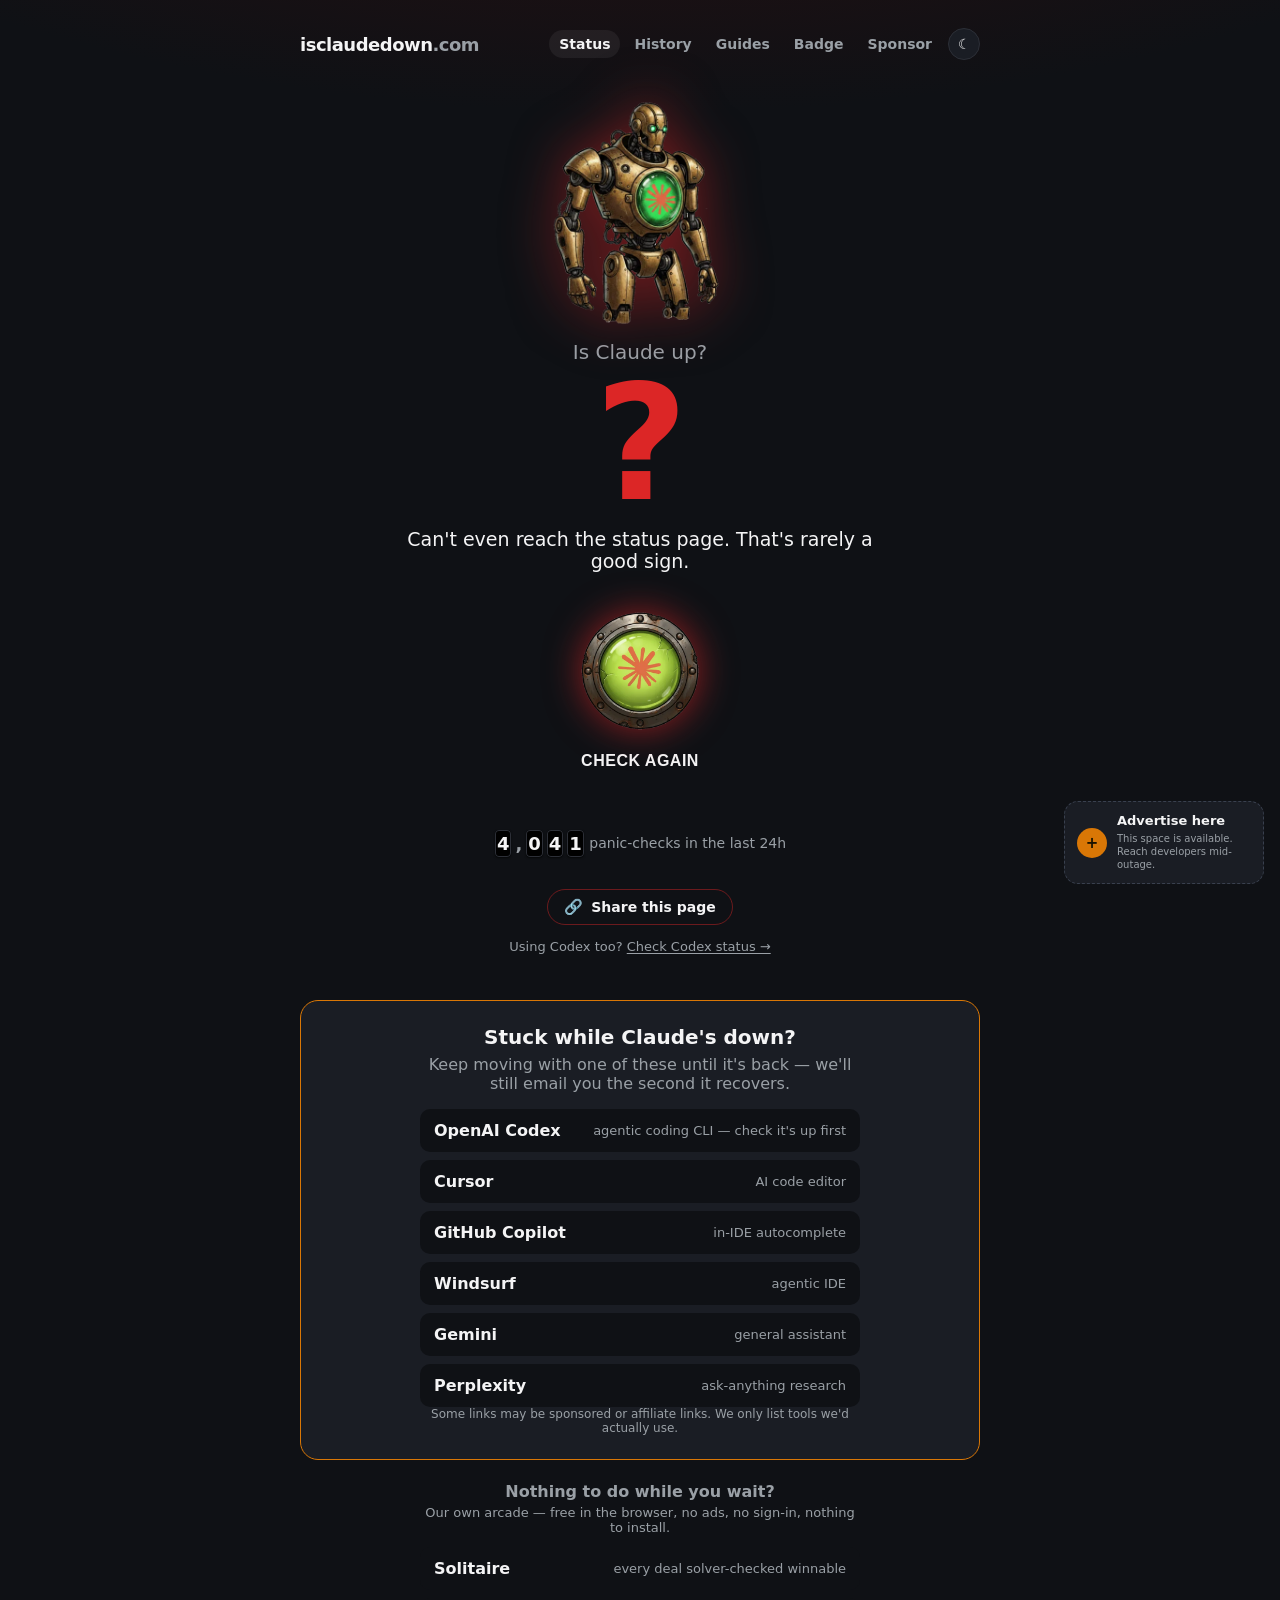
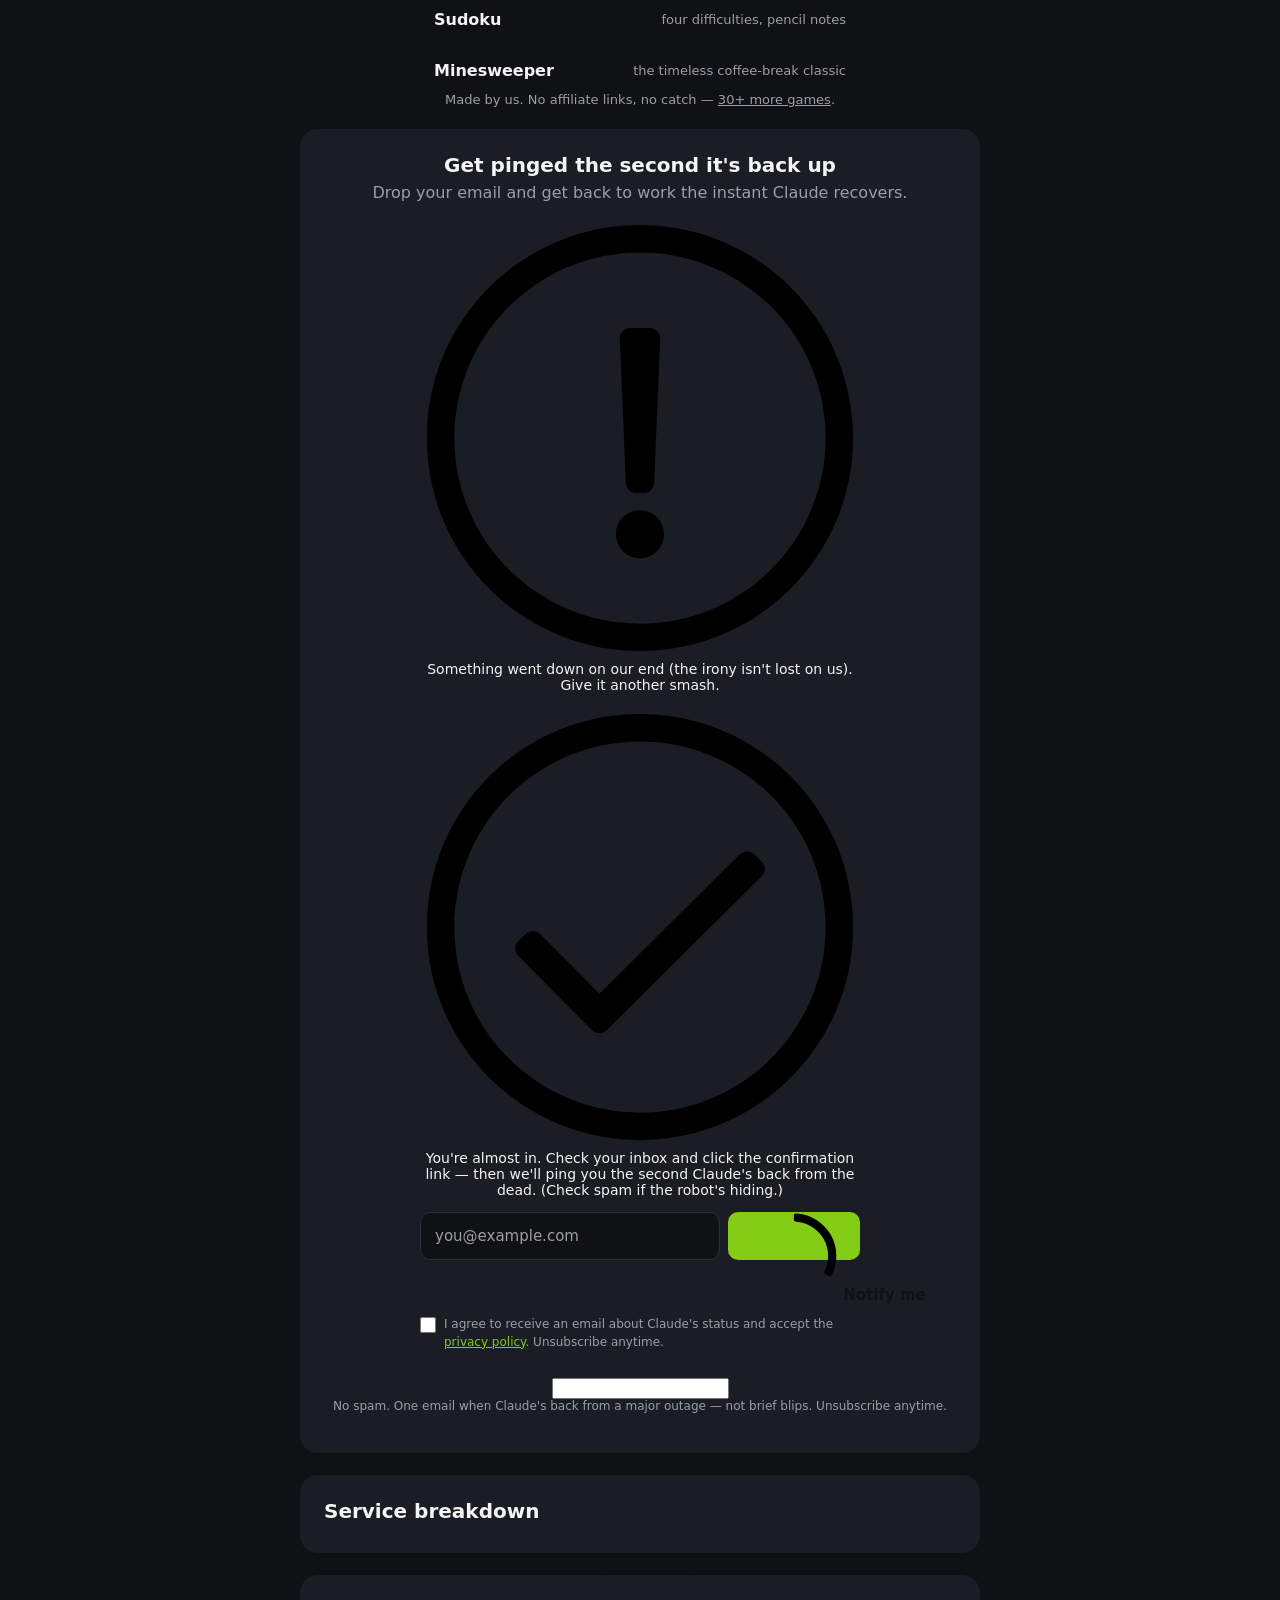
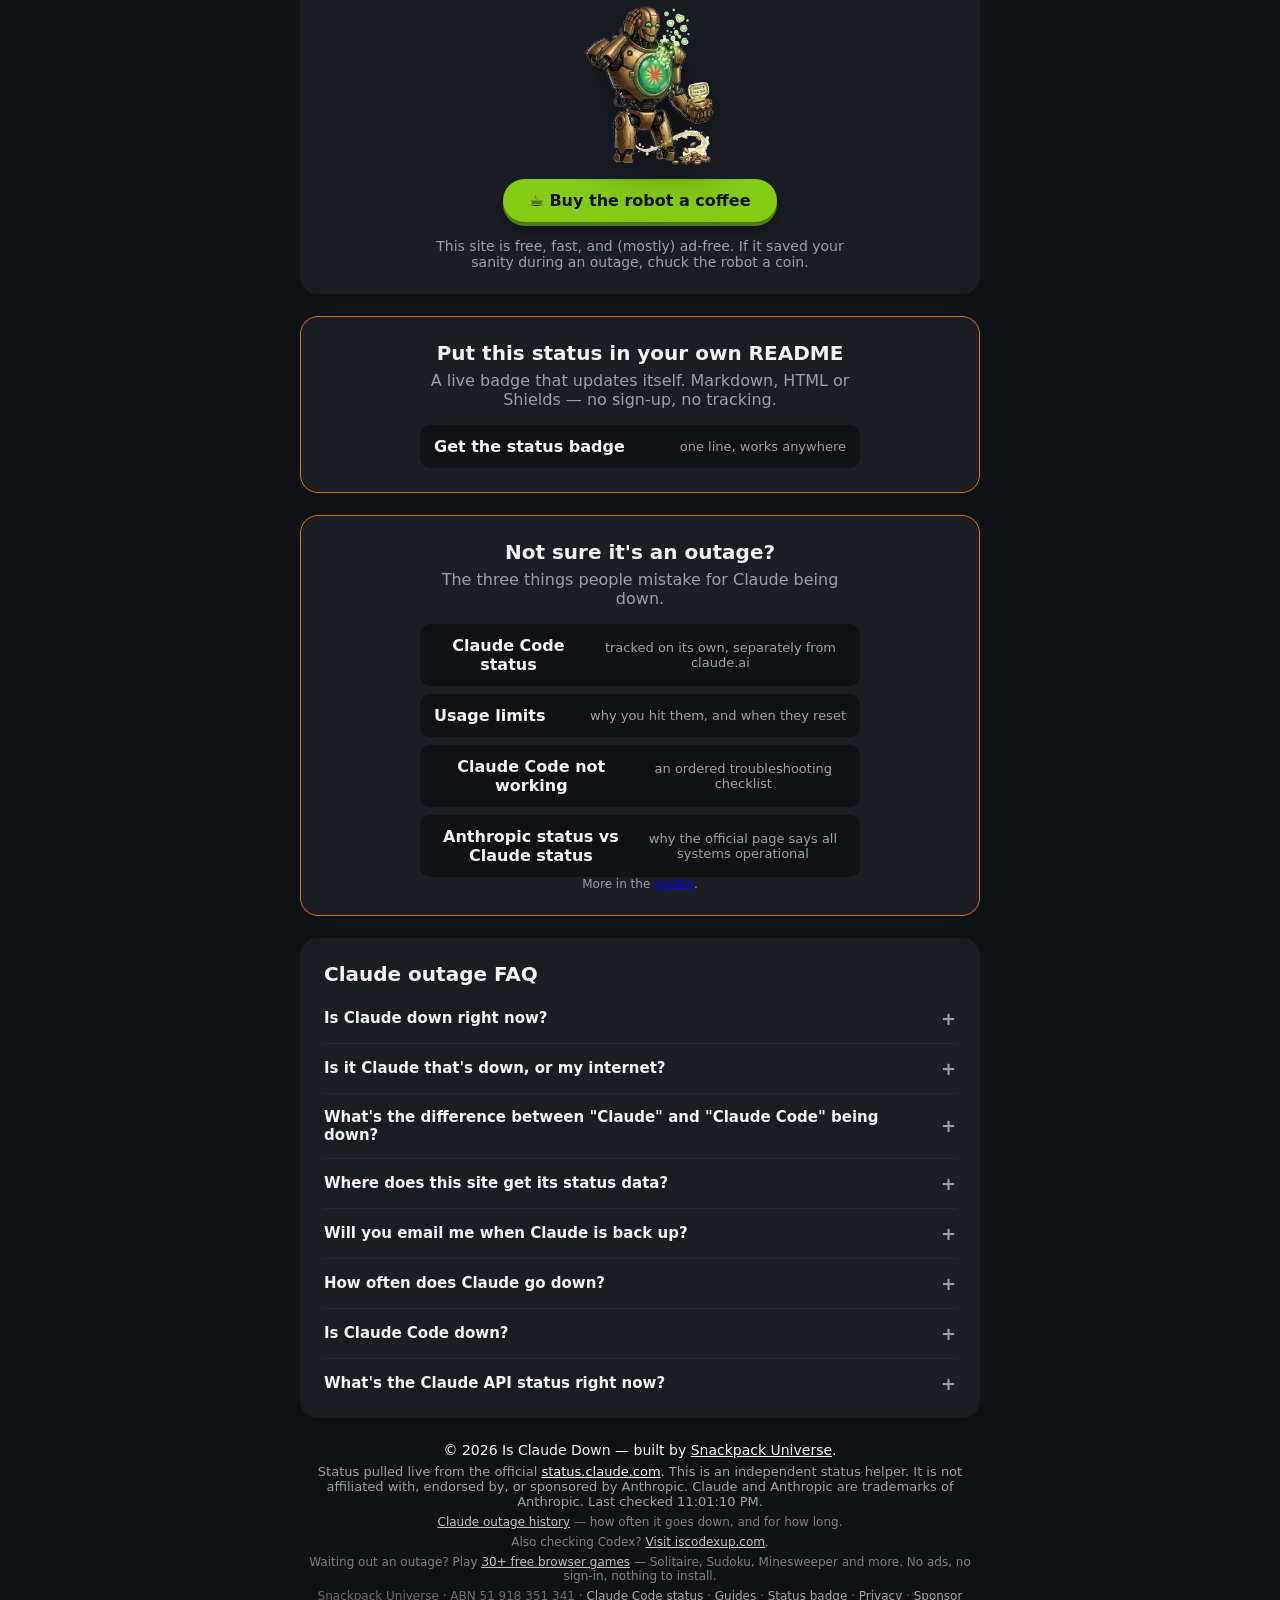
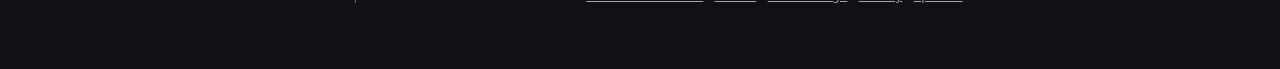
==== index.html @ 145eb509 "Remove the sibling site's Google verification token The clone carried isclaudeup.com's google-site-v" ====
<!DOCTYPE html>
<html lang="en">
<head>
  <meta charset="UTF-8" />
  <meta name="viewport" content="width=device-width, initial-scale=1.0" />
  <!-- FORKING THIS TO ANOTHER PRODUCT (e.g. iscodexup.com)? Runtime values live in
       config.js; the static HTML swaps below are all listed in FORK.md. -->

  <!-- "right now" is in the actual query people type ("is claude down right now"), so keep it in the title. -->
  <title>Is Claude Down? Live Outage Check for Claude &amp; Claude Code</title>
  <meta name="description" content="Check whether Claude is down right now. Live outage status for claude.ai, the Claude API and Claude Code, read straight from Anthropic's status page — plus an email the moment service returns." />

  <!-- Google Search Console verification -->

  <!-- Open Graph / social sharing (shows nicely when people paste the link during an outage) -->
  <meta property="og:title" content="Is Claude Down?" />
  <meta property="og:description" content="Live outage check for claude.ai, the Claude API and Claude Code. Get an email when it's back." />
  <meta property="og:type" content="website" />
  <meta property="og:url" content="https://isclaudedown.com/" />
  <meta property="og:site_name" content="Is Claude Down" />
  <!-- 1200x630 card. This is the growth loop: people paste this link into Slack/X mid-outage,
       and a large card gets clicked far more than the old 256px `summary` thumbnail. -->
  <meta property="og:image" content="https://isclaudedown.com/assets/og-card.png" />
  <meta property="og:image:width" content="1200" />
  <meta property="og:image:height" content="630" />
  <meta property="og:image:alt" content="Is Claude down right now? Live Claude and Claude Code status." />
  <meta name="twitter:card" content="summary_large_image" />
  <meta name="twitter:title" content="Is Claude Down?" />
  <meta name="twitter:description" content="Live outage check for claude.ai, the Claude API and Claude Code. Get an email when it's back." />
  <meta name="twitter:image" content="https://isclaudedown.com/assets/og-card.png" />
  <meta name="twitter:image:alt" content="Is Claude down right now? Live Claude and Claude Code status." />
  <meta name="theme-color" content="#0f1115" />

  <link rel="canonical" href="https://isclaudedown.com/" />
  <link rel="icon" type="image/png" href="assets/claude-logo-256.png" />

  <!-- PWA: installable on Windows (Edge/Chrome) and Android home screen -->
  <link rel="manifest" href="manifest.webmanifest" />
  <link rel="apple-touch-icon" href="assets/icon-192.png" />
  <meta name="mobile-web-app-capable" content="yes" />
  <meta name="apple-mobile-web-app-capable" content="yes" />
  <meta name="apple-mobile-web-app-status-bar-style" content="black-translucent" />
  <meta name="apple-mobile-web-app-title" content="IsClaudeUp" />

  <script type="application/ld+json">
  {
    "@context": "https://schema.org",
    "@type": "WebSite",
    "name": "Is Claude Down",
    "alternateName": "Is Claude Down?",
    "url": "https://isclaudedown.com/",
    "description": "Live status of Claude and Claude Code, pulled from Anthropic's official status feed, with email alerts the moment Claude recovers.",
    "publisher": {
      "@type": "Organization",
      "name": "SnackPack Universe",
      "url": "https://www.snackpackuniverse.com/"
    }
  }
  </script>
  <script type="application/ld+json">
  {
    "@context": "https://schema.org",
    "@type": "WebApplication",
    "name": "Is Claude Down",
    "url": "https://isclaudedown.com/",
    "applicationCategory": "DeveloperApplication",
    "operatingSystem": "Any (web browser)",
    "browserRequirements": "Requires JavaScript.",
    "description": "A live Claude status checker: reads Anthropic's official status feed every 30 seconds and shows a plain YES/NO answer, with optional email alerts when Claude recovers from an outage.",
    "offers": { "@type": "Offer", "price": "0", "priceCurrency": "USD" },
    "isAccessibleForFree": true,
    "publisher": {
      "@type": "Organization",
      "name": "SnackPack Universe",
      "url": "https://www.snackpackuniverse.com/"
    }
  }
  </script>
  <script type="application/ld+json">
  {
    "@context": "https://schema.org",
    "@type": "FAQPage",
    "mainEntity": [
      {
        "@type": "Question",
        "name": "Is Claude down right now?",
        "acceptedAnswer": {
          "@type": "Answer",
          "text": "This page checks Anthropic's official status feed live when it loads, and again every 30 seconds. If the big answer reads NO, Claude is reporting problems; YES means all systems are operational."
        }
      },
      {
        "@type": "Question",
        "name": "Is it Claude that's down, or my internet?",
        "acceptedAnswer": {
          "@type": "Answer",
          "text": "Quick checks: load another website to rule out your connection, try Claude in an incognito window or on a different network, and clear your cache. If this page shows Claude as up but it still fails for you, the problem is likely local — your network, a browser extension, or your account."
        }
      },
      {
        "@type": "Question",
        "name": "What's the difference between Claude and Claude Code being down?",
        "acceptedAnswer": {
          "@type": "Answer",
          "text": "Claude (claude.ai) is the chat app and the API; Claude Code is the command-line / agent tool for developers. They can fail independently — the API can be degraded while the website is fine, or vice versa. The service breakdown shows each component separately."
        }
      },
      {
        "@type": "Question",
        "name": "Where does this site get its status data?",
        "acceptedAnswer": {
          "@type": "Answer",
          "text": "Straight from Anthropic's official status page at status.claude.com — the same source Anthropic publishes. We don't run our own probes or guess, so what you see here matches the official report."
        }
      },
      {
        "@type": "Question",
        "name": "Will you email me when Claude is back up?",
        "acceptedAnswer": {
          "@type": "Answer",
          "text": "Yes — that's the whole point. Pop your email in the signup box and we'll send a single message the moment Claude recovers from a major outage (we skip brief blips so we're not spamming you), so you can get straight back to work."
        }
      },
      {
        "@type": "Question",
        "name": "How often does Claude go down?",
        "acceptedAnswer": {
          "@type": "Answer",
          "text": "Like any large online service, Claude is up the vast majority of the time but has the occasional incident — usually brief, and sometimes affecting only one component (a single model, or just the API). For the official history of past incidents, see status.claude.com."
        }
      },
      {
        "@type": "Question",
        "name": "Is Claude Code down?",
        "acceptedAnswer": {
          "@type": "Answer",
          "text": "Claude Code (the command-line / agent tool for developers) is tracked separately in the service breakdown above. It can be down even when claude.ai and the API are fine, so check that specific component. If this page shows Claude Code as operational but it still fails for you, the issue is likely local — your CLI version, network, or auth token."
        }
      },
      {
        "@type": "Question",
        "name": "What's the Claude API status right now?",
        "acceptedAnswer": {
          "@type": "Answer",
          "text": "The Claude API is shown as its own line in the service breakdown above, pulled live from Anthropic's official status feed. The API can be degraded independently of the claude.ai website or Claude Code, which is why developers often see failures while the chat app works fine."
        }
      }
    ]
  }
  </script>

  <!-- Preload the "up" robot + default button so the first paint is instant during a spike -->
  <link rel="preload" as="image" href="assets/robot-up.webp" />
  <link rel="preload" as="image" href="assets/smash-button.webp" />

  <!-- Brevo form base styles (loaded BEFORE style.css so our dark theme overrides win) -->
  <link rel="stylesheet" href="https://sibforms.com/forms/end-form/build/sib-styles.css" />
  <link rel="stylesheet" href="style.css" />

  <!--
    MONETIZATION (added later — email list first):
    When you have traffic + AdSense approval, paste your script here.
    A single-purpose page may be rejected by AdSense as "low value content";
    EthicalAds / Carbon Ads are friendlier to dev-audience utility sites.
    <script async src="https://pagead2.googlesyndication.com/pagead/js/adsbygoogle.js?client=ca-pub-XXXX" crossorigin="anonymous"></script>
  -->
<!-- theme:generated -->
<script>
  (function () {
    var d = document.documentElement, t = null;
    try { t = localStorage.getItem("snackpack.theme.v1"); } catch (e) {}
    if (t !== "dark" && t !== "light" && t !== "cream") {
      // Dark for everyone on a first visit, not conditional on the OS: this
      // site is designed dark and that is what it should be judged on.
      t = "dark";
    }
    d.setAttribute("data-theme", t);
    d.setAttribute("data-theme-default", "dark");
  })();
</script>
<script defer src="theme.js"></script>
<!-- /theme:generated -->



</head>
<body data-state="loading">
  <main class="wrap">
    <header class="topbar">
      <span class="brand">isclaudedown<span class="dot">.com</span></span>
<!-- nav:generated -->
    <nav aria-label="Primary">
      <ul class="nav-links">
        <li><a href="index.html" aria-current="page">Status</a></li>
        <li><a href="history.html">History</a></li>
        <li><a href="guides.html">Guides</a></li>
        <li><a href="badge.html">Badge</a></li>
        <li><a href="sponsor.html">Sponsor</a></li>
      </ul>
    </nav>
<!-- /nav:generated -->



    </header>

    <!-- THE BIG TV -->
    <section class="tv" aria-live="polite">
      <div class="mascot" id="mascot">
        <!-- src swapped by script.js based on live status -->
        <img id="mascot-img" src="assets/robot-up.webp" alt="Claude status robot" width="220" height="220" />
      </div>

      <p class="question">Is Claude up?</p>
      <h1 class="verdict" id="verdict">…</h1>
      <p class="subline" id="subline">Checking the official status page…</p>

      <button class="smash" id="smash" type="button" aria-label="Check again">
        <img id="smash-img" src="assets/smash-button.webp" alt="" width="140" height="140" />
        <span class="smash-label">Check Again</span>
      </button>
      <p class="quote" id="quote"></p>

      <p class="counter">
        <span id="count" class="odometer" aria-label="panic checks in the last 24 hours"></span>
        panic-checks in the last 24h
      </p>

      <!-- The link gets pasted into Slack/X during outages — that's basically all our
           organic reach. Make it one tap. Native share sheet on mobile, clipboard elsewhere. -->
      <button class="share" id="share" type="button" aria-label="Share this page">
        <span class="share-icon" aria-hidden="true">🔗</span>
        <span class="share-label">Share this page</span>
      </button>

      <!-- Sister site. The .alternatives block below is hidden while Claude is up, so
           without this line the cross-link only exists in the footer on a calm day. -->
      <p class="sister">
        Using Codex too? <a href="https://iscodexup.com/">Check Codex status &rarr;</a>
      </p>
    </section>

    <!-- CONTEXTUAL BACKUP TOOLS — only shown during an outage (CSS toggles on data-state) -->
    <section class="alternatives">
      <h2>Stuck while Claude's down?</h2>
      <p>Keep moving with one of these until it's back — we'll still email you the second it recovers.</p>
      <ul class="alt-list">
        <!-- Codex goes FIRST and links to our own sister site's status check, not straight to
             OpenAI: if someone is bailing out of Claude anyway, they should at least find out
             whether the alternative is up before they switch. iscodexup mirrors this with Claude Code. -->
        <li><a href="https://iscodexup.com/" target="_blank" rel="noopener">OpenAI Codex</a> <span>agentic coding CLI — check it's up first</span></li>
        <li><a href="https://cursor.com" target="_blank" rel="sponsored noopener">Cursor</a> <span>AI code editor</span></li>
        <li><a href="https://github.com/features/copilot" target="_blank" rel="sponsored noopener">GitHub Copilot</a> <span>in-IDE autocomplete</span></li>
        <li><a href="https://windsurf.com" target="_blank" rel="sponsored noopener">Windsurf</a> <span>agentic IDE</span></li>
        <li><a href="https://gemini.google.com" target="_blank" rel="sponsored noopener">Gemini</a> <span>general assistant</span></li>
        <!-- These are honest, UNMONETIZED recommendations for now.
             None of these tools currently have a joinable affiliate program for us:
             Cursor/Copilot/Windsurf have none; Perplexity's Dub program wasn't
             available to sign up (invite-only/paused as of 2026-06). If a REPUTABLE
             program opens up, swap that tool's href for the tracking link + keep
             rel="sponsored". Do NOT add low-trust tools (e.g. AI Fiesta) just for
             commission — credibility is what makes this slot work. -->
        <li><a href="https://www.perplexity.ai" target="_blank" rel="noopener">Perplexity</a> <span>ask-anything research</span></li>
      </ul>
      <p class="alt-disclaimer">Some links may be sponsored or affiliate links. We only list tools we'd actually use.</p>
    </section>

    <!-- WAITING ROOM — outage only. The footer already links the arcade, but nobody
         scrolls a status page. This is the one moment the offer is genuinely useful:
         the reader is blocked, has nothing to do, and is going to sit on this tab.
         Kept deliberately quieter than .alternatives so the backup-tools slot stays
         the centrepiece. Plain hrefs (no UTM) — Cloudflare reports referrer host,
         which is enough to measure this. -->
    <section class="waiting-room">
      <h2>Nothing to do while you wait?</h2>
      <p>Our own arcade — free in the browser, no ads, no sign-in, nothing to install.</p>
      <ul class="alt-list">
        <li><a href="https://www.snackpackuniverse.com/play/solitaire/?utm_source=isclaudedown&amp;utm_medium=waiting-room&amp;utm_campaign=solitaire" target="_blank" rel="noopener">Solitaire</a> <span>every deal solver-checked winnable</span></li>
        <li><a href="https://www.snackpackuniverse.com/play/sudoku/?utm_source=isclaudedown&amp;utm_medium=waiting-room&amp;utm_campaign=sudoku" target="_blank" rel="noopener">Sudoku</a> <span>four difficulties, pencil notes</span></li>
        <li><a href="https://www.snackpackuniverse.com/play/minesweeper/?utm_source=isclaudedown&amp;utm_medium=waiting-room&amp;utm_campaign=minesweeper" target="_blank" rel="noopener">Minesweeper</a> <span>the timeless coffee-break classic</span></li>
      </ul>
      <p class="alt-disclaimer">Made by us. No affiliate links, no catch — <a href="https://www.snackpackuniverse.com/play/?utm_source=isclaudedown&amp;utm_medium=waiting-room&amp;utm_campaign=arcade-hub">30+ more games</a>.</p>
    </section>

    <!-- COMPANION TOOLS — pairs WITH Claude (not an outage fallback), so it shows in the calm view too.
         STAGED: keep this commented out until the Wispr Flow affiliate application is approved.
         To go live: (1) uncomment this block, (2) swap the href for the Dub/affiliate tracking
         link, keeping rel="sponsored". Until a program is live, an honest unmonetized href + plain
         rel="noopener" is fine (same approach as the Perplexity row above). Do NOT pile more tools
         in here — one genuinely-complementary pick keeps it credible. -->
    <!--
    <section class="companions">
      <h2>Pairs well with Claude</h2>
      <p>A tool we actually use alongside it day to day.</p>
      <ul class="alt-list">
        <li><a href="https://wisprflow.ai" target="_blank" rel="sponsored noopener">Wispr Flow</a> <span>voice-to-text — dictate straight into Claude</span></li>
      </ul>
      <p class="alt-disclaimer">Sponsored/affiliate link. We only list tools we'd actually use.</p>
    </section>
    -->

    <!-- NEWSLETTER (the real asset) -->
    <section class="signup">
      <h2>Get pinged the second it's back up</h2>
      <p>Drop your email and get back to work the instant Claude recovers.</p>

      <!-- Brevo form (HTML embed, restyled to the dark theme). Logic handled by main.js at end of <body>. -->
      <div class="sib-form">
        <div id="sib-form-container" class="sib-form-container">

          <div id="error-message" class="sib-form-message-panel">
            <div class="sib-form-message-panel__text sib-form-message-panel__text--center">
              <svg viewBox="0 0 512 512" class="sib-icon sib-notification__icon">
                <path d="M256 40c118.621 0 216 96.075 216 216 0 119.291-96.61 216-216 216-119.244 0-216-96.562-216-216 0-119.203 96.602-216 216-216m0-32C119.043 8 8 119.083 8 256c0 136.997 111.043 248 248 248s248-111.003 248-248C504 119.083 392.957 8 256 8zm-11.49 120h22.979c6.823 0 12.274 5.682 11.99 12.5l-7 168c-.268 6.428-5.556 11.5-11.99 11.5h-8.979c-6.433 0-11.722-5.073-11.99-11.5l-7-168c-.283-6.818 5.167-12.5 11.99-12.5zM256 340c-15.464 0-28 12.536-28 28s12.536 28 28 28 28-12.536 28-28-12.536-28-28-28z" />
              </svg>
              <span class="sib-form-message-panel__inner-text">Something went down on our end (the irony isn't lost on us). Give it another smash.</span>
            </div>
          </div>

          <div id="success-message" class="sib-form-message-panel">
            <div class="sib-form-message-panel__text sib-form-message-panel__text--center">
              <svg viewBox="0 0 512 512" class="sib-icon sib-notification__icon">
                <path d="M256 8C119.033 8 8 119.033 8 256s111.033 248 248 248 248-111.033 248-248S392.967 8 256 8zm0 464c-118.664 0-216-96.055-216-216 0-118.663 96.055-216 216-216 118.664 0 216 96.055 216 216 0 118.663-96.055 216-216 216zm141.63-274.961L217.15 376.071c-4.705 4.667-12.303 4.637-16.97-.068l-85.878-86.572c-4.667-4.705-4.637-12.303.068-16.97l8.52-8.451c4.705-4.667 12.303-4.637 16.97.068l68.976 69.533 163.441-162.13c4.705-4.667 12.303-4.637 16.97.068l8.451 8.52c4.668 4.705 4.637 12.303-.068 16.97z" />
              </svg>
              <span class="sib-form-message-panel__inner-text">You're almost in. Check your inbox and click the confirmation link — then we'll ping you the second Claude's back from the dead. (Check spam if the robot's hiding.)</span>
            </div>
          </div>

          <div id="sib-container" class="sib-container--large sib-container--vertical">
            <form id="sib-form" method="POST"
                  action="https://c8e915bf.sibforms.com/serve/[base64]"
                  data-type="subscription">

              <div class="sib-input sib-form-block">
                <div class="form__entry entry_block">
                  <div class="form__label-row">
                    <div class="entry__field">
                      <input class="input" type="text" id="EMAIL" name="EMAIL" autocomplete="off"
                             placeholder="you@example.com" data-required="true" required />
                    </div>
                  </div>
                  <label class="entry__error entry__error--primary"></label>
                </div>
              </div>

              <div class="sib-form-block">
                <button class="sib-form-block__button sib-form-block__button-with-loader" form="sib-form" type="submit">
                  <svg class="icon clickable__icon progress-indicator__icon sib-hide-loader-icon" viewBox="0 0 512 512">
                    <path d="M460.116 373.846l-20.823-12.022c-5.541-3.199-7.54-10.159-4.663-15.874 30.137-59.886 28.343-131.652-5.386-189.946-33.641-58.394-94.896-95.833-161.827-99.676C261.028 55.961 256 50.751 256 44.352V20.309c0-6.904 5.808-12.337 12.703-11.982 83.556 4.306 160.163 50.864 202.11 123.677 42.063 72.696 44.079 162.316 6.031 236.832-3.14 6.148-10.75 8.461-16.728 5.01z" />
                  </svg>
                  Notify me
                </button>
              </div>

              <!-- GDPR consent (required) — the Brevo list has consent enabled, so this
                   field must be present and ticked. value="1" is what Brevo records. -->
              <div class="sib-optin sib-form-block" data-required="true">
                <div class="form__entry entry_mcq">
                  <label class="consent-label">
                    <input type="checkbox" value="1" id="GDPR_CONSENT" name="GDPR_CONSENT" required />
                    <span class="consent-text">I agree to receive an email about Claude's status and accept the <a href="privacy.html">privacy policy</a>. Unsubscribe anytime.</span>
                  </label>
                  <label class="entry__error entry__error--primary"></label>
                </div>
              </div>

              <!-- honeypot + locale (keep these — Brevo needs them) -->
              <input type="text" name="email_address_check" value="" class="input--hidden" />
              <input type="hidden" name="locale" value="en" />
            </form>
          </div>

        </div>
      </div>
      <p class="finehint">No spam. One email when Claude's back from a major outage — not brief blips. Unsubscribe anytime.</p>
    </section>

    <!-- LIVE COMPONENT BREAKDOWN -->
    <section class="components">
      <h2>Service breakdown</h2>
      <ul id="components"></ul>
    </section>

    <!-- SUPPORT / DONATE -->
    <section class="support-card">
      <a class="donate" href="https://buy.stripe.com/bJe3cwf8KgCnaYNaR10VO00"
         target="_blank" rel="noopener" aria-label="Support isclaudedown via Stripe">
        <img src="assets/donate.webp" alt="" width="160" height="160" loading="lazy" />
        <span class="donate-btn">☕ Buy the robot a coffee</span>
      </a>
      <p class="support-copy">
        This site is free, fast, and (mostly) ad-free. If it saved your sanity
        during an outage, chuck the robot a coin.
      </p>
    </section>

    <!-- BADGE + GUIDES — the badge is the link-earning asset (READMEs link back),
         and the guides catch the long-tail queries the one-word verdict can't. -->
    <section class="alternatives">
      <h2>Put this status in your own README</h2>
      <p>A live badge that updates itself. Markdown, HTML or Shields — no sign-up, no tracking.</p>
      <ul class="alt-list">
        <li><a href="badge.html">Get the status badge</a> <span>one line, works anywhere</span></li>
      </ul>
    </section>

    <section class="alternatives">
      <h2>Not sure it's an outage?</h2>
      <p>The three things people mistake for Claude being down.</p>
      <ul class="alt-list">
        <li><a href="claude-code-status.html">Claude Code status</a> <span>tracked on its own, separately from claude.ai</span></li>
        <li><a href="claude-rate-limits.html">Usage limits</a> <span>why you hit them, and when they reset</span></li>
        <li><a href="claude-code-not-working.html">Claude Code not working</a> <span>an ordered troubleshooting checklist</span></li>
        <li><a href="anthropic-status-vs-claude-status.html">Anthropic status vs Claude status</a> <span>why the official page says all systems operational</span></li>
      </ul>
      <p class="alt-disclaimer">More in the <a href="guides.html">guides</a>.</p>
    </section>

    <!-- FAQ — content for humans + SEO + groundwork for ad approval -->
    <section class="faq">
      <h2>Claude outage FAQ</h2>

      <details>
        <summary>Is Claude down right now?</summary>
        <p>This page checks Anthropic's official status feed live when it loads, and again every 30 seconds. If the big answer reads <strong>NO</strong>, Claude is reporting problems; <strong>YES</strong> means all systems are operational.</p>
      </details>

      <details>
        <summary>Is it Claude that's down, or my internet?</summary>
        <p>Quick checks: load another website to rule out your connection, try Claude in an incognito window or on a different network, and clear your cache. If this page shows Claude as up but it still fails for you, the problem is likely local — your network, a browser extension, or your account.</p>
      </details>

      <details>
        <summary>What's the difference between "Claude" and "Claude Code" being down?</summary>
        <p>Claude (claude.ai) is the chat app and the API; Claude Code is the command-line / agent tool for developers. They can fail independently — the API can be degraded while the website is fine, or vice versa. The service breakdown above shows each component separately.</p>
      </details>

      <details>
        <summary>Where does this site get its status data?</summary>
        <p>Straight from Anthropic's official status page at status.claude.com — the same source Anthropic publishes. We don't run our own probes or guess, so what you see here matches the official report.</p>
      </details>

      <details>
        <summary>Will you email me when Claude is back up?</summary>
        <p>Yes — that's the whole point. Pop your email in the signup box above and we'll send a single message the moment Claude recovers from a major outage (we skip brief blips so we're not spamming you), so you can get straight back to work.</p>
      </details>

      <details>
        <summary>How often does Claude go down?</summary>
        <p>Like any large online service, Claude is up the vast majority of the time but has the occasional incident — usually brief, and sometimes affecting only one component (a single model, or just the API). We keep a running <a href="history.html">Claude outage history</a> with the incident count for the last 30 and 90 days and how long each one lasted, straight from Anthropic's feed.</p>
      </details>

      <details>
        <summary>Is Claude Code down?</summary>
        <p>Claude Code — the command-line / agent tool for developers — is tracked separately in the service breakdown above. It can be down even when claude.ai and the API are fine, so check that specific component. If this page shows Claude Code as operational but it still fails for you, the issue is likely local — your CLI version, network, or auth token.</p>
      </details>

      <details>
        <summary>What's the Claude API status right now?</summary>
        <p>The Claude API is shown as its own line in the service breakdown above, pulled live from Anthropic's official status feed. The API can be degraded independently of the claude.ai website or Claude Code, which is why developers often see failures while the chat app works fine.</p>
      </details>
    </section>

    <footer class="foot">
      <p class="foot-main">
        © 2026 Is Claude Down — built by
        <a href="https://www.snackpackuniverse.com/">Snackpack Universe</a>.
      </p>
      <p>
        Status pulled live from the official
        <a href="https://status.claude.com" target="_blank" rel="noopener">status.claude.com</a>.
        This is an independent status helper. It is not affiliated with, endorsed by, or sponsored by Anthropic. Claude and Anthropic are trademarks of Anthropic.
        Last checked <span id="updated">—</span>.
      </p>
      <p class="foot-network">
        <a href="history.html">Claude outage history</a> — how often it goes down, and for how long.
      </p>
      <p class="foot-network">
        Also checking Codex? <a href="https://iscodexup.com/" target="_blank" rel="noopener">Visit iscodexup.com</a>.
      </p>
      <p class="foot-network">
        Waiting out an outage? Play
        <a href="https://www.snackpackuniverse.com/play/?utm_source=isclaudedown&amp;utm_medium=footer&amp;utm_campaign=arcade-hub">30+ free browser games</a>
        — Solitaire, Sudoku, Minesweeper and more. No ads, no sign-in, nothing to install.
      </p>
      <p class="foot-legal">
        Snackpack Universe · ABN 51 918 351 341 ·
        <a href="claude-code-status.html">Claude Code status</a> ·
        <a href="guides.html">Guides</a> ·
        <a href="badge.html">Status badge</a> ·
        <a href="privacy.html">Privacy</a> ·
        <a href="sponsor.html">Sponsor</a>
      </p>
    </footer>
  </main>

  <!-- config.js MUST load before script.js (script.js reads window.SITE) -->
  <script src="config.js"></script>
  <script src="script.js"></script>

  <!-- Self-contained signup handler. We deliberately do NOT load Brevo's main.js:
       it can't parse our custom dark-theme consent field, which made it misreport
       the email error and fall back to a native POST. Instead we validate inline
       (so we control the messages) and submit using Brevo's own AJAX transport:
       XMLHttpRequest + FormData to `<action>?isAjax=1`. The ?isAjax=1 flag is what
       makes Brevo actually process the signup and send the double-opt-in email —
       a plain POST without it returns 200 but is silently ignored. -->
  <script>
    (function () {
      var form = document.getElementById('sib-form');
      if (!form) return;
      var email      = document.getElementById('EMAIL');
      var consent    = document.getElementById('GDPR_CONSENT');
      var emailErr   = form.querySelector('.sib-input .entry__error');
      var consentErr = form.querySelector('.sib-optin .entry__error');
      var errorPanel = document.getElementById('error-message');
      var okPanel    = document.getElementById('success-message');
      var errorInner = errorPanel && errorPanel.querySelector('.sib-form-message-panel__inner-text');
      var DEFAULT_ERROR = errorInner ? errorInner.textContent : '';

      var MSG_EMAIL_REQUIRED   = "Can't email the void. Pop your email address in first.";
      var MSG_EMAIL_INVALID    = "That email looks about as broken as Claude right now. Double-check the format and try again.";
      var MSG_CONSENT_REQUIRED = "Please tick the box to proceed.";
      var EMAIL_RE = /^[^\s@]+@[^\s@]+\.[^\s@]+$/;

      form.setAttribute('novalidate', 'novalidate'); // we validate ourselves

      function setErr(el, msg) { if (el) { el.textContent = msg || ''; el.style.display = msg ? 'block' : 'none'; } }
      function hidePanels() { if (errorPanel) errorPanel.style.display = 'none'; if (okPanel) okPanel.style.display = 'none'; }
      function showSuccess() { hidePanels(); if (okPanel) { okPanel.style.display = 'block'; okPanel.scrollIntoView({ behavior: 'smooth', block: 'center' }); } form.reset(); }
      function brevoErrorText(res) {
        if (!res) return '';
        if (typeof res.message === 'string' && res.message) return res.message;
        if (res.errors) {
          try {
            if (typeof res.errors === 'string') return res.errors;
            var parts = [];
            if (Array.isArray(res.errors)) res.errors.forEach(function (e) { parts.push(typeof e === 'string' ? e : (e.message || JSON.stringify(e))); });
            else Object.keys(res.errors).forEach(function (k) { parts.push(res.errors[k]); });
            return parts.join(' ');
          } catch (e) {}
        }
        return '';
      }
      function showError(res) {
        if (errorInner) errorInner.textContent = brevoErrorText(res) || DEFAULT_ERROR;
        hidePanels();
        if (errorPanel) { errorPanel.style.display = 'block'; errorPanel.scrollIntoView({ behavior: 'smooth', block: 'center' }); }
      }

      form.addEventListener('submit', function (ev) {
        ev.preventDefault();
        setErr(emailErr, ''); setErr(consentErr, ''); hidePanels();
        var val = (email && email.value || '').trim();
        if (!val)                        { setErr(emailErr, MSG_EMAIL_REQUIRED); email.focus(); return; }
        if (!EMAIL_RE.test(val))         { setErr(emailErr, MSG_EMAIL_INVALID);  email.focus(); return; }
        if (consent && !consent.checked) { setErr(consentErr, MSG_CONSENT_REQUIRED); consent.focus(); return; }

        // Submit exactly the way Brevo's own script does.
        var data = new FormData(form);
        var xhr = new XMLHttpRequest();
        xhr.addEventListener('load', function () {
          var res = null; try { res = JSON.parse(xhr.response); } catch (e) {}
          console.log('[signup] Brevo response (' + xhr.status + '):', res || xhr.response);
          if (xhr.status >= 200 && xhr.status < 300 && !(res && res.errors)) showSuccess();
          else showError(res);
        });
        xhr.addEventListener('error', function () { console.error('[signup] network error reaching Brevo'); showError(null); });
        xhr.open('POST', form.getAttribute('action') + '?isAjax=1');
        xhr.send(data);
      });
    })();
  </script>

  <!-- Sponsor rails. Fixed to the bottom corners, shown only when the viewport is
       wide enough to fit them beside the 720px content column (see style.css).
       Rendered from window.SITE.sponsors by rails.js; last in the DOM so they
       come last in tab order. -->
  <aside class="rail rail--left" data-rail="left" aria-label="Sponsors" hidden></aside>
  <aside class="rail rail--right" data-rail="right" aria-label="Sponsors"></aside>
  <script defer src="rails.js"></script>

  <!-- Cloudflare Web Analytics — privacy-friendly, cookieless (no consent banner needed) -->
  <script defer src="https://static.cloudflareinsights.com/beacon.min.js"
          data-cf-beacon='{"token": "4ae1f058607c40e0ac708b0199d0e1a7"}'></script>

  <!-- PWA: register the service worker so the site is installable / works offline -->
  <script>
    if ("serviceWorker" in navigator) {
      window.addEventListener("load", () => navigator.serviceWorker.register("sw.js").catch(() => {}));
    }
  </script>
</body>
</html>
---- style.css ----
:root {
  --bg: #0f1115;
  --fg: #f4f4f5;
  --muted: #9aa0a6;
  --card: #1a1d24;
  --up: #16a34a;
  --up-soft: #052e16;
  --down: #dc2626;
  --down-soft: #3f0d0d;
  --warn: #d97706;
  --warn-soft: #3a2606;
  --radius: 18px;
  --fg-soft: #cbd2da;
  --line: #24272f;
  --line-strong: #2c2f37;
  --line-strongest: rgba(255, 255, 255, .34);
  --overlay: rgba(255, 255, 255, .06);
  --on-bright: #0f1115;
}

/* ---------------------------------------------------------------------------
   Themes
   ---------------------------------------------------------------------------
   dark (default) → light → cream, cycled by theme.js and set on <html> before
   first paint by an inline snippet in each page's <head>.

   This page tints toward the verdict (see body[data-state] below), so the
   "-soft" colours are not decoration — they ARE the page background during an
   outage. Each theme therefore needs its own tint that stays readable: deep
   near-blacks on dark, pale washes on the two light themes.

   --on-bright is text that sits on a saturated badge (the green/red pills), so
   it stays dark in every theme; the badge colour underneath does not change.
--------------------------------------------------------------------------- */

:root[data-theme="dark"] {
  --bg: #0f1115;
  --fg: #f4f4f5;
  --muted: #9aa0a6;
  --card: #1a1d24;
  --fg-soft: #cbd2da;
  --line: #24272f;
  --line-strong: #2c2f37;
  --line-strongest: rgba(255, 255, 255, .34);
  --overlay: rgba(255, 255, 255, .06);
  --on-bright: #0f1115;
  --up: #16a34a;  --up-soft: #052e16;
  --down: #dc2626; --down-soft: #3f0d0d;
  --warn: #d97706; --warn-soft: #3a2606;
}

:root[data-theme="light"] {
  --bg: #f4f8fd;
  --fg: #16202c;
  --muted: #5b6b7c;
  --card: #ffffff;
  --fg-soft: #445468;
  --line: rgba(22, 32, 44, .12);
  --line-strong: rgba(22, 32, 44, .2);
  --line-strongest: rgba(22, 32, 44, .38);
  --overlay: rgba(22, 32, 44, .05);
  --on-bright: #ffffff;
  --up: #15803d;  --up-soft: #d8f3e0;
  --down: #b91c1c; --down-soft: #fbdcdc;
  --warn: #b45309; --warn-soft: #fbeccd;
}

:root[data-theme="cream"] {
  --bg: #f6efe4;
  --fg: #201713;
  --muted: #6a5b52;
  --card: #fffdf8;
  --fg-soft: #4c4039;
  --line: rgba(32, 23, 19, .12);
  --line-strong: rgba(32, 23, 19, .2);
  --line-strongest: rgba(32, 23, 19, .38);
  --overlay: rgba(32, 23, 19, .05);
  --on-bright: #fffdf8;
  --up: #1f8f77;  --up-soft: #ddefe9;
  --down: #c0392b; --down-soft: #f8e2dd;
  --warn: #b9481e; --warn-soft: #f7e6d5;
}

/* ---------- Top nav ----------------------------------------------------- */
/* The site had no nav: history, badge and sponsor were reachable only from body
   copy and the footer, which is why the outage-history page -- the one piece of
   evergreen, indexable content here -- was effectively unlinked. */

.topbar {
  display: flex;
  align-items: center;
  justify-content: space-between;
  gap: 12px;
  flex-wrap: wrap;
}

/* margin-left:auto rather than relying on the topbar's space-between: when the
   header wraps on a narrow screen the nav becomes its own flex line, and
   space-between then puts a lone item at flex-start. An auto margin keeps it
   on the right in both states, so it does not jump sides at the wrap point. */
.topbar nav { margin-left: auto; }

.nav-links {
  display: flex;
  align-items: center;
  justify-content: flex-end;
  gap: 4px;
  margin: 0;
  padding: 0;
  list-style: none;
  flex-wrap: wrap;
}

.nav-links a {
  display: inline-block;
  padding: 6px 10px;
  border-radius: 999px;
  color: var(--muted);
  text-decoration: none;
  font-size: 14px;
  font-weight: 600;
}

.nav-links a:hover { color: var(--fg); background: var(--overlay); }
.nav-links a[aria-current="page"] { color: var(--fg); background: var(--overlay); }
.nav-links a:focus-visible { outline: 2px solid var(--fg); outline-offset: 2px; }

/* ---------- Theme toggle ------------------------------------------------ */

.theme-toggle {
  display: inline-grid;
  place-items: center;
  width: 32px;
  height: 32px;
  padding: 0;
  border: 1px solid var(--line-strong);
  border-radius: 50%;
  background: var(--card);
  color: var(--fg);
  font-size: 14px;
  line-height: 1;
  cursor: pointer;
  transition: transform .12s ease, border-color .12s ease;
}

.theme-toggle:hover { border-color: var(--line-strongest); transform: rotate(-12deg); }
.theme-toggle:focus-visible { outline: 2px solid var(--fg); outline-offset: 2px; }

.nav-theme-item { display: flex; align-items: center; margin-left: 2px; }

.theme-toggle--floating {
  position: fixed;
  top: 14px;
  right: 14px;
  z-index: 60;
  box-shadow: 0 2px 10px rgba(0, 0, 0, .25);
}

@media (prefers-reduced-motion: reduce) {
  .theme-toggle { transition: none; }
  .theme-toggle:hover { transform: none; }
}


* { box-sizing: border-box; }

html, body {
  margin: 0;
  padding: 0;
  background: var(--bg);
  color: var(--fg);
  font-family: system-ui, -apple-system, "Segoe UI", Roboto, Helvetica, Arial, sans-serif;
  -webkit-font-smoothing: antialiased;
}

/* The whole page tints toward the verdict */
body[data-state="up"]   { background: radial-gradient(1200px 600px at 50% -10%, var(--up-soft), var(--bg)); }
body[data-state="down"] { background: radial-gradient(1200px 600px at 50% -10%, var(--down-soft), var(--bg)); }
body[data-state="degraded"] { background: radial-gradient(1200px 600px at 50% -10%, var(--warn-soft), var(--bg)); }

.wrap {
  max-width: 720px;
  margin: 0 auto;
  padding: 20px 20px 60px;
}

.topbar { padding: 8px 0 4px; }
.brand { font-weight: 800; letter-spacing: -0.5px; font-size: 18px; }
.brand .dot { color: var(--muted); font-weight: 600; }

/* ---------- THE BIG TV ---------- */
.tv {
  text-align: center;
  padding: 28px 16px 24px;
}

.question {
  font-size: clamp(16px, 4vw, 20px);
  color: var(--muted);
  margin: 8px 0 0;
}

.verdict {
  font-size: clamp(72px, 22vw, 160px);
  line-height: 0.95;
  margin: 4px 0 8px;
  font-weight: 900;
  letter-spacing: -3px;
}
body[data-state="up"]   .verdict { color: var(--up); }
body[data-state="down"] .verdict { color: var(--down); }
body[data-state="degraded"] .verdict { color: var(--warn); }

.subline {
  font-size: clamp(15px, 3.5vw, 19px);
  color: var(--fg);
  margin: 0 auto 20px;
  max-width: 480px;
}

/* ---------- MASCOT ---------- */
.mascot { line-height: 0; }
.mascot img {
  display: block;
  margin: 0 auto;
  width: clamp(160px, 42vw, 240px);
  height: auto;
  filter: drop-shadow(0 14px 30px rgba(0, 0, 0, .55));
  transition: filter .3s;
}
body[data-state="up"] .mascot img { filter: drop-shadow(0 0 26px rgba(34, 197, 94, .45)); }
body[data-state="degraded"] .mascot img { filter: drop-shadow(0 0 26px rgba(217, 119, 6, .45)); }
body[data-state="down"] .mascot img {
  filter: drop-shadow(0 0 26px rgba(220, 38, 38, .5));
  animation: glitch 0.9s infinite steps(2);
}

@keyframes glitch {
  0%   { transform: translate(0, 0); }
  25%  { transform: translate(-2px, 1px); }
  50%  { transform: translate(2px, -1px); }
  75%  { transform: translate(-1px, -1px); }
  100% { transform: translate(0, 0); }
}

/* ---------- SMASH BUTTON ---------- */
.smash {
  appearance: none;
  border: none;
  background: none;
  cursor: pointer;
  padding: 4px;
  display: inline-flex;
  flex-direction: column;
  align-items: center;
  gap: 6px;
  transition: transform .05s ease, filter .1s ease;
  user-select: none;
  -webkit-tap-highlight-color: transparent;
}
.smash img {
  width: clamp(110px, 30vw, 150px);
  height: auto;
  filter: drop-shadow(0 6px 14px rgba(0,0,0,.5));
  pointer-events: none;
}
.smash:hover { filter: brightness(1.08); }
.smash:active { transform: translateY(4px) scale(.95); }
/* lit glow that matches the active button color */
body[data-state="up"]   .smash img { filter: drop-shadow(0 0 18px rgba(132, 204, 22, .65)); }
body[data-state="down"] .smash img { filter: drop-shadow(0 0 18px rgba(220, 38, 38, .65)); }
.smash-label {
  font-size: 16px;
  font-weight: 800;
  letter-spacing: .5px;
  color: var(--fg);
  text-transform: uppercase;
}
.smash.pop { animation: pop .25s ease; }
@keyframes pop { 50% { transform: scale(1.08); } }

.quote {
  min-height: 1.4em;
  margin: 16px auto 6px;
  max-width: 460px;
  font-style: italic;
  color: var(--fg);
  opacity: 0;
  transition: opacity .2s;
}
.quote.show { opacity: 1; }

.counter { color: var(--muted); font-size: 14px; margin-top: 18px; }

/* ---------- SHARE + SISTER SITE ---------- */
/* Deliberately quiet: the smash button is the hero, this sits under it. */
.share {
  display: inline-flex;
  align-items: center;
  gap: 8px;
  margin: 18px auto 0;
  padding: 9px 16px;
  font: inherit;
  font-size: 14px;
  font-weight: 700;
  color: var(--muted);
  background: transparent;
  border: 1px solid var(--line-strong);
  border-radius: 999px;
  cursor: pointer;
  transition: color .15s ease, border-color .15s ease, background .15s ease;
}
.share:hover,
.share:focus-visible {
  color: var(--fg);
  border-color: var(--line-strongest);
  background: var(--overlay);
}
.share .share-icon { font-size: 15px; line-height: 1; }
/* Nudge toward the verdict colour during an incident — that's when sharing matters. */
body[data-state="down"] .share { border-color: rgba(220, 38, 38, .45); color: var(--fg); }
body[data-state="degraded"] .share { border-color: rgba(217, 119, 6, .45); }

.sister {
  margin: 14px auto 0;
  font-size: 13px;
  color: var(--muted);
}
.sister a { color: var(--muted); text-decoration: underline; text-underline-offset: 2px; }
.sister a:hover, .sister a:focus-visible { color: var(--fg); }

/* ---------- SPLIT-FLAP ODOMETER ---------- */
.odometer {
  display: inline-flex;
  gap: 2px;
  vertical-align: middle;
  perspective: 240px;
}
.odometer .cell {
  display: inline-block;
  min-width: 0.72em;
  text-align: center;
  font-weight: 800;
  font-size: 18px;
  font-variant-numeric: tabular-nums;
  color: var(--fg);
  background: #000;
  border-radius: 4px;
  padding: 3px 2px;
  margin: 0 1px;
  box-shadow: inset 0 0 0 1px var(--line-strong), 0 1px 2px rgba(0,0,0,.6);
  /* faux split-flap seam */
  background-image: linear-gradient(transparent 49%, rgba(0,0,0,.55) 49%, rgba(0,0,0,.55) 51%, transparent 51%);
  backface-visibility: hidden;
}
.odometer .comma {
  background: none;
  box-shadow: none;
  color: var(--muted);
  min-width: 0.28em;
  padding: 3px 0;
}
.odometer .cell.flipping { animation: flap .26s ease-in-out; }
@keyframes flap {
  0%   { transform: rotateX(0deg); }
  50%  { transform: rotateX(88deg); }
  100% { transform: rotateX(0deg); }
}

/* ---------- SECTIONS ---------- */
.signup, .components {
  background: var(--card);
  border-radius: var(--radius);
  padding: 24px;
  margin: 22px 0;
}
.signup { text-align: center; }
.signup h2, .components h2 { margin: 0 0 6px; font-size: 20px; }
.signup p { color: var(--muted); margin: 0 0 16px; }

.finehint { font-size: 12px; color: var(--muted); margin-top: 10px; }

/* ---------- BREVO FORM (dark-theme overrides) ---------- */
.signup .sib-form { padding: 0; background: transparent !important; }
.signup .sib-form-container { max-width: 440px; margin: 0 auto; }
.signup #sib-container {
  background: transparent !important;
  border: none !important;
  padding: 0 !important;
  max-width: none !important;
}
/* email field + button on one row, wrapping on mobile */
.signup #sib-form {
  display: flex;
  flex-wrap: wrap;
  gap: 8px;
  justify-content: center;
  align-items: flex-start;
}
.signup .sib-input { flex: 1 1 220px; padding: 0 !important; margin: 0 !important; }
.signup .form__entry, .signup .entry_block, .signup .form__label-row { margin: 0 !important; padding: 0 !important; }
.signup .sib-form .input,
.signup #sib-form input.input {
  box-sizing: border-box !important;
  width: 100%;
  height: 48px !important;
  padding: 0 14px !important;
  border-radius: 10px !important;
  border: 1px solid var(--line-strong) !important;
  background: var(--bg) !important;
  color: var(--fg) !important;
  font-size: 15px !important;
  font-family: inherit !important;
  box-shadow: none !important;
}
.signup .sib-form .input::placeholder { color: var(--muted) !important; }
.signup .sib-form-block { padding: 0 !important; }
.signup .sib-form-block__button {
  box-sizing: border-box !important;
  height: 48px !important;
  padding: 0 22px !important;
  border: none !important;
  border-radius: 10px !important;
  cursor: pointer;
  background: #84cc16 !important;
  color: var(--on-bright) !important;
  font-weight: 800 !important;
  font-size: 15px !important;
  font-family: inherit !important;
  white-space: nowrap;
  transition: filter .12s ease;
}
.signup .sib-form-block__button:hover { filter: brightness(1.08); }
/* GDPR consent row — full width, sits on its own line below email+button */
.signup .sib-optin { flex-basis: 100%; padding: 0 !important; margin: 4px 0 0 !important; }
.signup .entry_mcq { margin: 0 !important; padding: 0 !important; }
.signup .consent-label {
  display: flex; align-items: flex-start; gap: 8px;
  text-align: left; cursor: pointer;
}
.signup .consent-label input[type="checkbox"] {
  width: 16px; height: 16px; margin: 1px 0 0; flex: 0 0 auto;
  accent-color: #84cc16; cursor: pointer;
}
.signup .consent-text { font-size: 12px; color: var(--muted); line-height: 1.45; }
.signup .consent-text a { color: #84cc16; }
/* field-level error text */
.signup .entry__error {
  flex-basis: 100%;
  margin-top: 6px !important;
  padding: 8px 10px !important;
  font-family: inherit !important;
  font-size: 13px !important;
}
/* success / error notification panels */
.signup .sib-form-message-panel {
  max-width: 440px !important;
  margin: 0 auto 14px !important;
  border-radius: 10px !important;
  font-family: inherit !important;
  font-size: 14px !important;
}

/* component list */
#components { list-style: none; margin: 0; padding: 0; }
#components li {
  display: flex; justify-content: space-between; align-items: center;
  padding: 12px 4px; border-bottom: 1px solid var(--line); font-size: 15px;
}
#components li:last-child { border-bottom: none; }
.pill { font-size: 12px; font-weight: 700; padding: 4px 10px; border-radius: 999px; text-transform: capitalize; }
.pill.operational { background: var(--up-soft); color: #4ade80; }
.pill.degraded_performance, .pill.partial_outage { background: var(--warn-soft); color: #fbbf24; }
.pill.major_outage { background: var(--down-soft); color: #f87171; }

/* ---------- LEGAL / CONTENT PAGES ---------- */
.brand { text-decoration: none; color: var(--fg); }
.legal { max-width: 720px; }
.legal h1 { font-size: clamp(28px, 7vw, 40px); margin: 18px 0 4px; }
.legal h2 { font-size: 19px; margin: 28px 0 6px; }
.legal p, .legal li { color: var(--fg-soft); line-height: 1.6; font-size: 15px; }
.legal ul { padding-left: 20px; }
.legal li { margin: 8px 0; }
.legal a { color: #fff; }
.legal-updated { color: var(--muted); font-size: 13px; margin-top: 0; }

/* ---------- CONTEXTUAL BACKUP TOOLS (outage only) ---------- */
.alternatives {
  display: none; /* hidden when Claude is up — keeps the calm view clean */
  background: var(--card);
  border: 1px solid var(--warn);
  border-radius: var(--radius);
  padding: 24px;
  margin: 22px 0;
  text-align: center;
}
body[data-state="down"] .alternatives,
body[data-state="degraded"] .alternatives { display: block; }
.alternatives h2 { margin: 0 0 6px; font-size: 20px; }
.alternatives > p { color: var(--muted); margin: 0 auto; max-width: 440px; }
.alt-list {
  list-style: none;
  margin: 16px auto 0;
  padding: 0;
  display: grid;
  gap: 8px;
  max-width: 440px;
}
.alt-list li {
  display: flex;
  justify-content: space-between;
  align-items: center;
  gap: 12px;
  padding: 12px 14px;
  background: var(--bg);
  border-radius: 10px;
}
.alt-list a { color: var(--fg); font-weight: 700; text-decoration: none; }
.alt-list a:hover { text-decoration: underline; }
.alt-list span { color: var(--muted); font-size: 13px; }
.alt-disclaimer { color: var(--muted); font-size: 12px; margin-top: 14px; }

/* ---------- WAITING ROOM (outage only) ---------- */
/* Same outage gating as .alternatives, but visually quieter: this is a nice-to-have
   for a blocked reader, not a substitute tool, so it must not out-shout the
   backup-tools slot above it. */
.waiting-room {
  display: none;
  margin: 22px auto 0;
  max-width: 440px;
  text-align: center;
}
body[data-state="down"] .waiting-room,
body[data-state="degraded"] .waiting-room { display: block; }
.waiting-room h2 { margin: 0 0 4px; font-size: 16px; color: var(--muted); font-weight: 700; }
.waiting-room > p { color: var(--muted); font-size: 13px; margin: 0 auto 12px; }
.waiting-room .alt-list { margin-top: 0; }
.waiting-room .alt-disclaimer a { color: var(--muted); }

/* ---------- COMPANION TOOLS (always visible — pairs WITH Claude, not a substitute) ---------- */
/* Deliberately separate from .alternatives: these are not outage fallbacks, so they
   show in the calm "up" view too. Kept quieter than .alternatives so the backup-tools
   slot stays the credible centrepiece. */
.companions {
  margin: 28px auto 0;
  max-width: 440px;
  text-align: center;
}
.companions h2 { margin: 0 0 4px; font-size: 16px; color: var(--muted); font-weight: 700; }
.companions > p { color: var(--muted); font-size: 13px; margin: 0 auto 12px; }
/* reuses .alt-list markup for consistent row styling */
.companions .alt-list { margin-top: 0; }

/* ---------- FAQ ---------- */
.faq {
  background: var(--card);
  border-radius: var(--radius);
  padding: 24px;
  margin: 22px 0;
}
.faq h2 { margin: 0 0 8px; font-size: 20px; }
.faq details { border-bottom: 1px solid var(--line); padding: 14px 0; }
.faq details:last-child { border-bottom: none; padding-bottom: 0; }
.faq summary {
  cursor: pointer;
  font-weight: 700;
  font-size: 15px;
  list-style: none;
  display: flex;
  justify-content: space-between;
  align-items: center;
  gap: 12px;
}
.faq summary::-webkit-details-marker { display: none; }
.faq summary::after { content: "+"; color: var(--muted); font-weight: 700; font-size: 18px; }
.faq details[open] summary::after { content: "–"; }
.faq details p { color: var(--muted); font-size: 14px; line-height: 1.55; margin: 10px 0 2px; }

/* ---------- SUPPORT / DONATE ---------- */
.support-card {
  background: var(--card);
  border-radius: var(--radius);
  padding: 24px;
  margin: 22px 0;
  text-align: center;
}
.donate {
  display: inline-flex;
  flex-direction: column;
  align-items: center;
  gap: 10px;
  text-decoration: none;
  transition: transform .08s ease, filter .15s ease;
}
.donate img {
  width: clamp(130px, 34vw, 170px);
  height: auto;
  filter: drop-shadow(0 8px 22px rgba(0, 0, 0, .5));
}
.donate:hover { transform: translateY(-3px); }
.donate:hover img { filter: drop-shadow(0 0 22px rgba(132, 204, 22, .5)); }
.donate-btn {
  background: #84cc16;
  color: var(--on-bright);
  font-weight: 800;
  font-size: 16px;
  padding: 12px 26px;
  border-radius: 999px;
  box-shadow: 0 4px 0 #4d7c0f, 0 8px 18px rgba(0,0,0,.4);
}
.donate:active .donate-btn { transform: translateY(2px); box-shadow: 0 2px 0 #4d7c0f; }
.support-copy {
  color: var(--muted);
  font-size: 14px;
  max-width: 420px;
  margin: 16px auto 0;
}

/* ---------- OUTAGE HISTORY PAGE (history.html) ---------- */
/* The history page reuses the shell but is a reading page, not a verdict page:
   left-aligned, narrower measure, no radial verdict tint. */
.page-history { background: var(--bg) !important; }
.page-history .wrap { max-width: 780px; }

.crumbs { font-size: 13px; color: var(--muted); margin: 18px 0 0; }
.crumbs a { color: var(--muted); }
.crumbs a:hover, .crumbs a:focus-visible { color: var(--fg); }

.history-intro h1 { font-size: clamp(28px, 7vw, 42px); margin: 10px 0 8px; line-height: 1.1; }
.history-lede { color: var(--fg-soft); line-height: 1.6; font-size: 16px; margin: 0 0 10px; max-width: 640px; }
.history-lede a { color: var(--fg); }
.history-scope { color: var(--muted); font-size: 13px; margin: 0 0 14px; }
.history-cta { font-size: 14px; margin: 0 0 8px; }
.history-cta a { color: var(--fg); font-weight: 700; }

/* Summary tiles: four numbers that answer "how often / how long" at a glance. */
.stat-grid {
  list-style: none;
  padding: 0;
  margin: 18px 0 6px;
  display: grid;
  grid-template-columns: repeat(auto-fit, minmax(150px, 1fr));
  gap: 10px;
}
.stat-grid li {
  background: var(--card);
  border: 1px solid var(--line);
  border-radius: 12px;
  padding: 14px 16px;
  display: flex;
  flex-direction: column;
  gap: 2px;
}
.stat-value { font-size: 26px; font-weight: 800; color: var(--fg); font-variant-numeric: tabular-nums; }
.stat-label { font-size: 13px; color: var(--fg-soft); }
.stat-hint { font-size: 12px; color: var(--muted); }

.history-coverage { color: var(--muted); font-size: 12.5px; line-height: 1.5; margin: 10px 0 0; max-width: 640px; }

.history-list { margin-top: 30px; }
.history-list h2 { font-size: 20px; margin: 0 0 6px; }
.incident-month {
  font-size: 13px;
  text-transform: uppercase;
  letter-spacing: .8px;
  color: var(--muted);
  margin: 22px 0 8px;
  padding-bottom: 6px;
  border-bottom: 1px solid var(--line);
}

.incident {
  padding: 12px 0;
  border-bottom: 1px solid var(--line);
}
.incident-head { display: flex; align-items: center; gap: 10px; flex-wrap: wrap; }
.incident-name { font-size: 15px; font-weight: 700; margin: 0; color: var(--fg); line-height: 1.4; }
.incident-meta { font-size: 13px; color: var(--muted); margin: 5px 0 0; }
.incident-link { font-size: 12px; color: var(--muted); display: inline-block; margin-top: 6px; }
.incident-link:hover, .incident-link:focus-visible { color: var(--fg); }

/* Statuspage `impact` values, distinct from the component-status pills above. */
.pill.impact-critical { background: var(--down-soft); color: #f87171; }
.pill.impact-major { background: var(--down-soft); color: #f87171; }
.pill.impact-minor { background: var(--warn-soft); color: #fbbf24; }
.pill.impact-maintenance,
.pill.impact-none { background: var(--overlay); color: var(--muted); }

.history-empty { color: var(--muted); font-size: 14px; margin: 14px 0; }
.page-history .faq { margin-top: 34px; }

/* ---------- FOOTER ---------- */
.foot { color: var(--muted); font-size: 13px; text-align: center; margin-top: 24px; }
.foot p { margin: 6px 0; }
.foot a { color: var(--fg); }
.foot-main { font-size: 14px; color: var(--fg); }
.foot-network { font-size: 12px; opacity: .78; }
.foot-legal { font-size: 12px; opacity: .65; }

/* ---------------------------------------------------------------------------
   Sponsor rails
   ---------------------------------------------------------------------------
   Two fixed columns pinned to the bottom corners of the viewport. They use the
   dead space either side of the 720px content column, so they never push, wrap
   or overlap anything the reader came for.

   Why fixed-to-bottom rather than sticky-in-a-sidebar: the page has no sidebar
   to stick to, and the verdict at the top is the whole point of the site — a
   rail anchored to the top would compete with it. Bottom corners stay visible
   at any scroll position while reading as chrome, not content.

   Visibility is purely a question of whether there is room, and the breakpoints
   are set from measured clearance rather than arithmetic. The content column is
   720px, so a 136px rail + 16px gutter needs (720/2 + 152) = 512px of half-width
   before it stops touching the text — but a vertical scrollbar eats ~15px of the
   viewport that `min-width` does not know about. At a literal 1024px the rail
   measured 7px ON TOP of the content column. The breakpoints below are therefore
   1100px and 1280px, which leave a real ~30px and ~56px gap once the scrollbar
   is accounted for. Below that the rails are hidden outright rather than shrunk
   — a squeezed ad card over a phone-width layout is exactly the intrusion this
   layout exists to avoid. The footer already carries a Sponsor link.
--------------------------------------------------------------------------- */

.rail {
  position: fixed;
  bottom: 16px;
  z-index: 40;
  display: none;              /* opt in per breakpoint below */
  flex-direction: column;
  gap: 12px;
  width: 136px;
}

.rail--left  { left: 16px; }
.rail--right { right: 16px; }

.rail-card {
  position: relative;
  display: flex;
  align-items: center;
  gap: 9px;
  padding: 10px;
  border: 1px solid #2a2f3a;
  border-radius: 14px;
  background: var(--card);
  color: var(--fg);
  text-decoration: none;
  text-align: left;
  font: inherit;
  cursor: pointer;
  transition: transform .12s ease, border-color .12s ease;
}

.rail-card:hover,
.rail-card:focus-visible {
  transform: translateY(-2px);
  border-color: #3d4452;
}

.rail-card:focus-visible { outline: 2px solid var(--fg); outline-offset: 2px; }

/* The "this space is available" variant. Dashed, so it reads as an offer rather
   than as a real placement someone paid for. */
.rail-card--offer { border-style: dashed; border-color: #39404e; }

.rail-label {
  position: absolute;
  top: 5px;
  right: 9px;
  font-size: 7px;
  letter-spacing: .12em;
  text-transform: uppercase;
  color: var(--muted);
}

.rail-mark {
  flex: 0 0 30px;
  width: 30px;
  height: 30px;
  display: grid;
  place-items: center;
  border-radius: 9px;
  background: #232833;
  font-size: 15px;
  overflow: hidden;
}

.rail-card--offer .rail-mark {
  border-radius: 50%;
  background: var(--warn);
  color: #1a1200;
  font-weight: 800;
}

.rail-mark img { width: 100%; height: 100%; object-fit: contain; }

.rail-copy { min-width: 0; }

.rail-copy strong {
  display: block;
  font-size: 12px;
  line-height: 1.15;
  /* Long sponsor names must not blow the rail out or spill over the card. */
  overflow-wrap: anywhere;
}

/* The blurb is the first thing to go when space is tight — the name and the
   fact that it is clickable carry the placement on their own. */
.rail-copy span {
  display: none;
  margin-top: 3px;
  font-size: 10px;
  line-height: 1.3;
  color: var(--muted);
}

@media (min-width: 1100px) and (min-height: 600px) {
  .rail { display: flex; }
}

@media (min-width: 1280px) and (min-height: 600px) {
  .rail { width: 200px; gap: 14px; }
  .rail-card { padding: 12px; gap: 10px; }
  .rail-copy strong { font-size: 13px; }
  .rail-copy span { display: block; }
}

@media (prefers-reduced-motion: reduce) {
  .rail-card { transition: none; }
  .rail-card:hover, .rail-card:focus-visible { transform: none; }
}
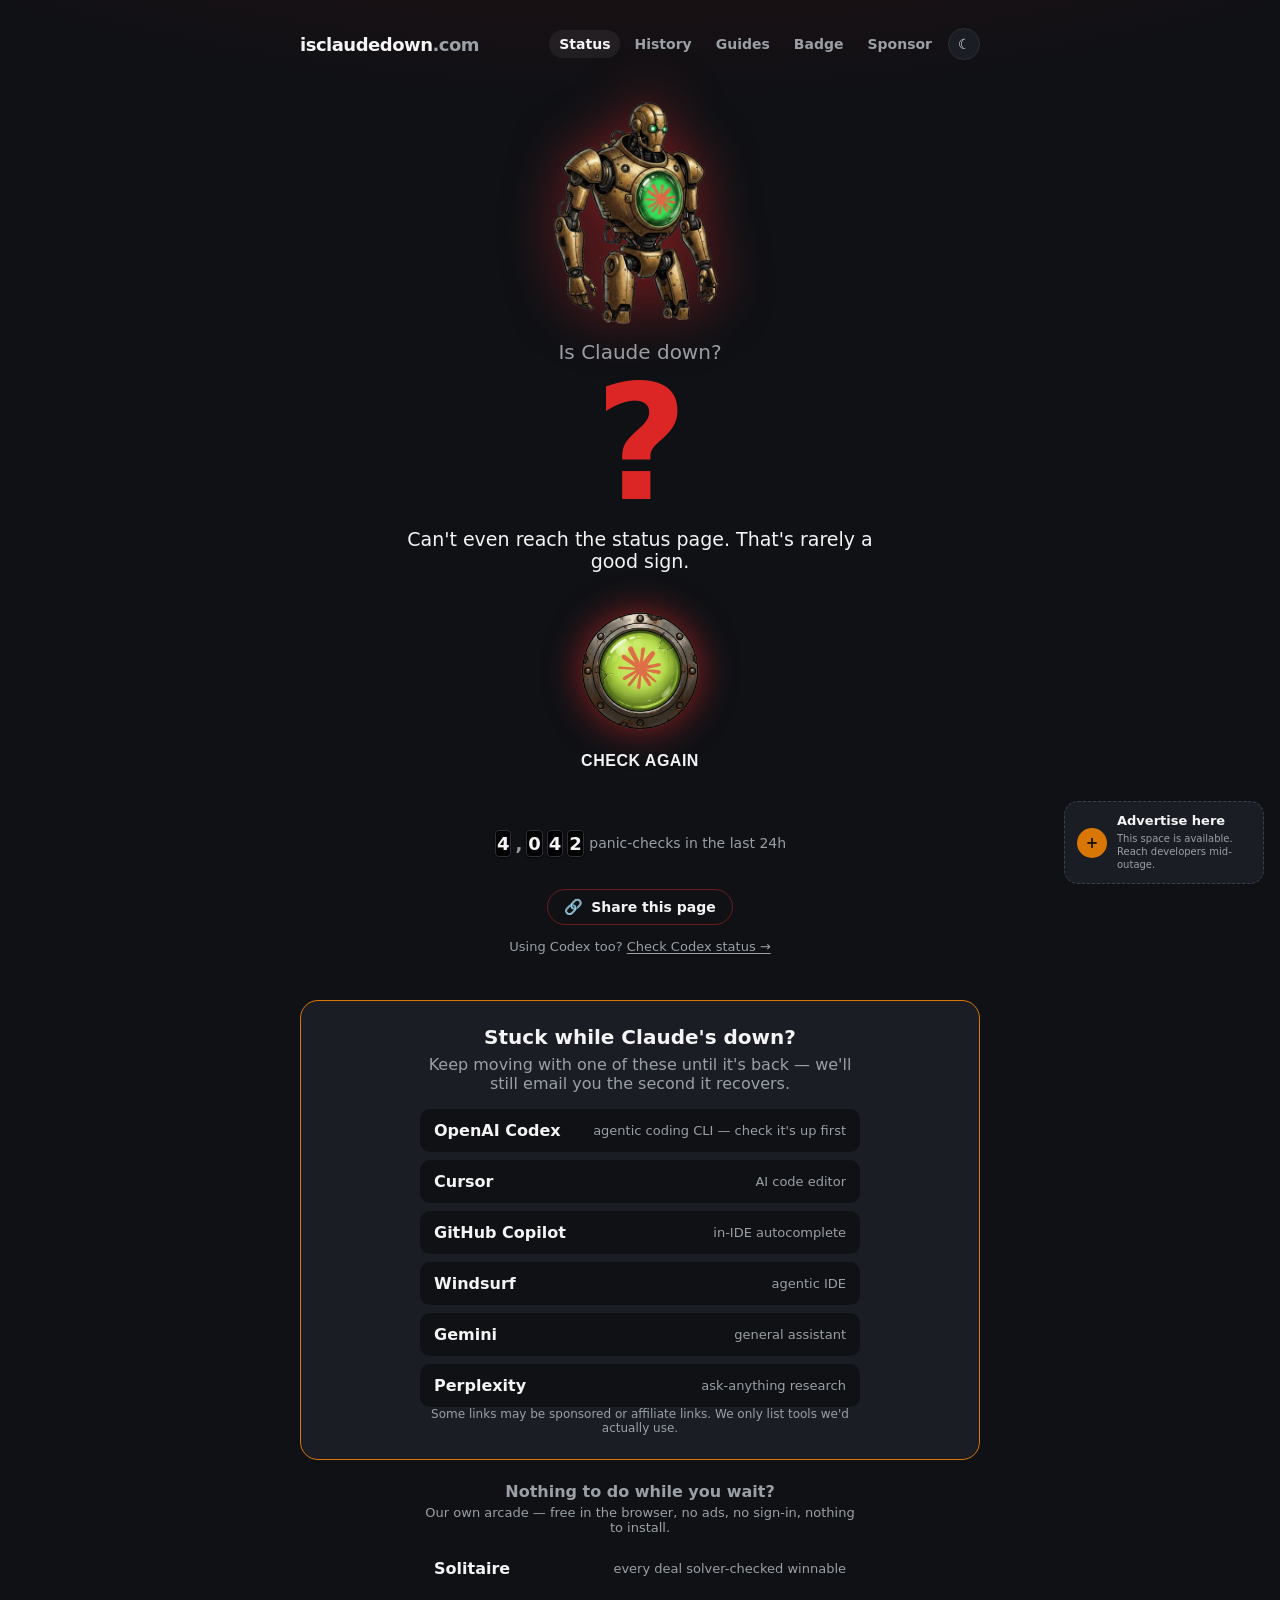
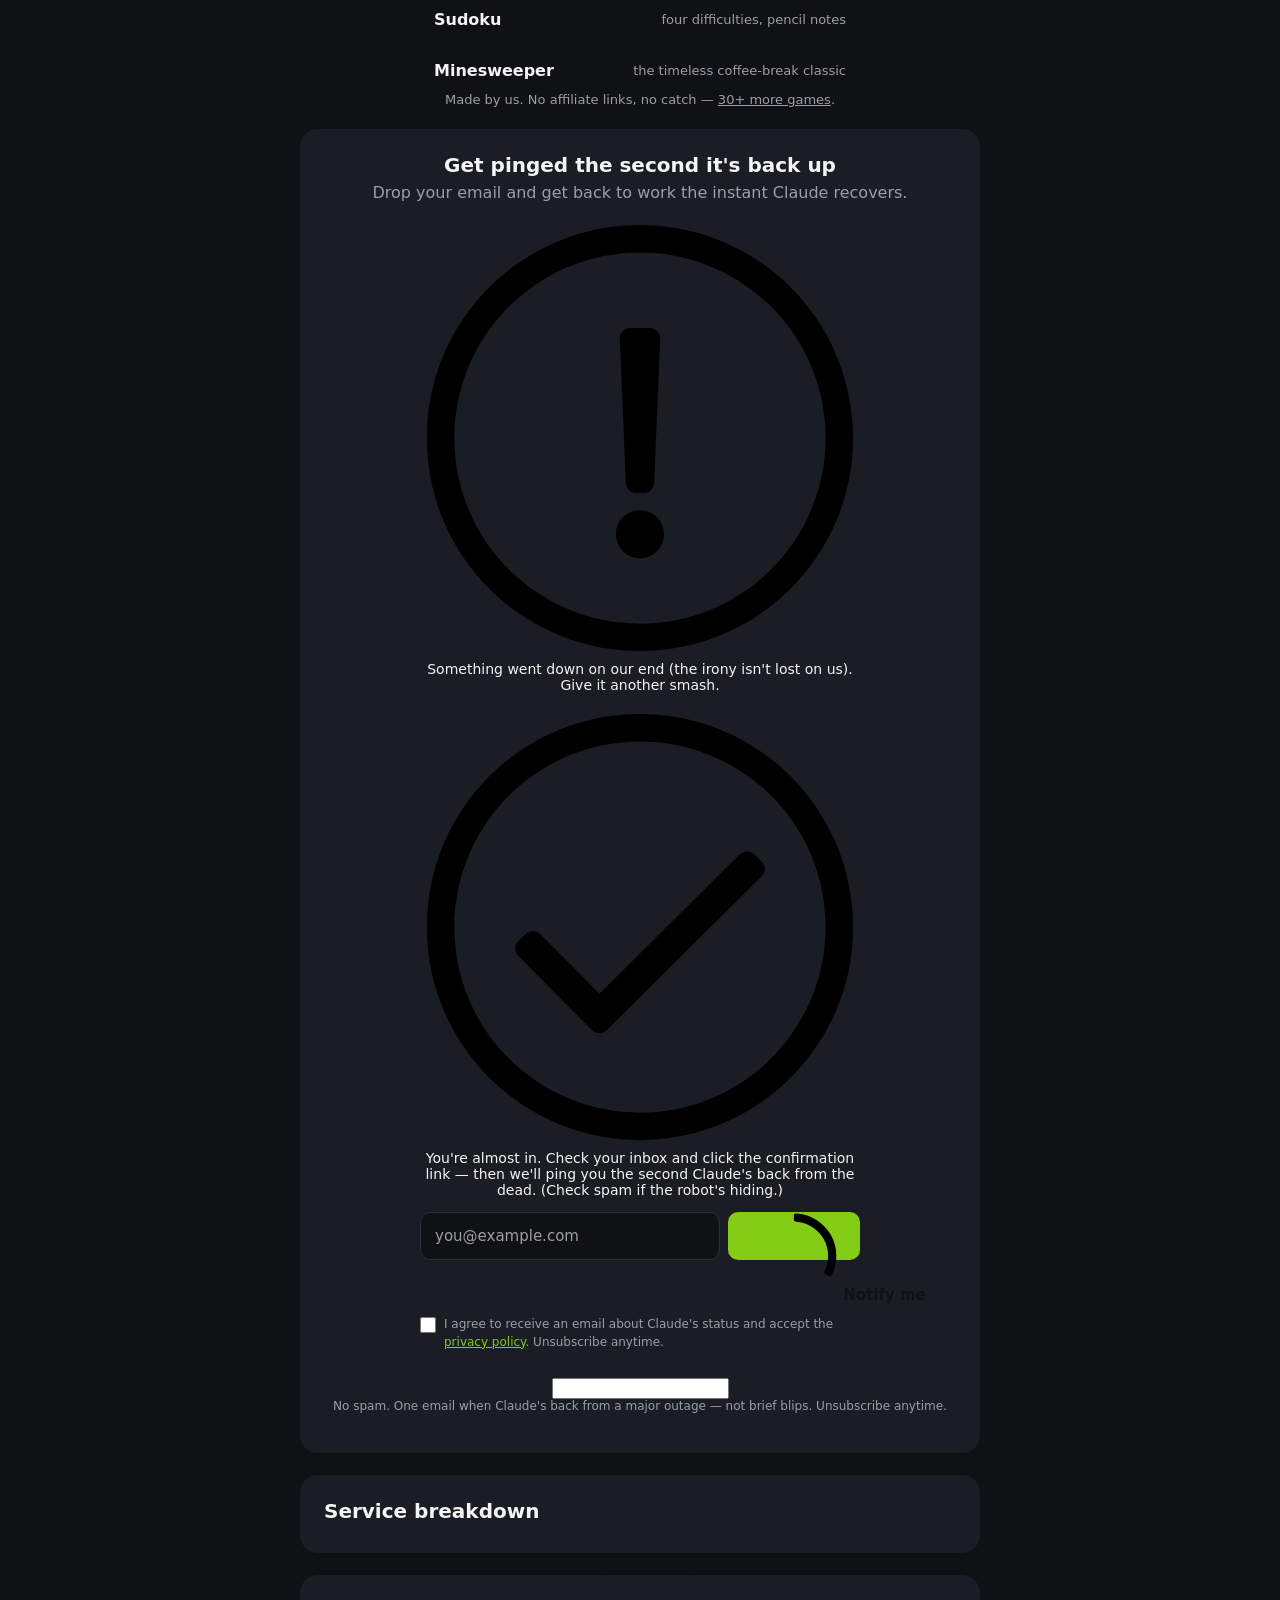
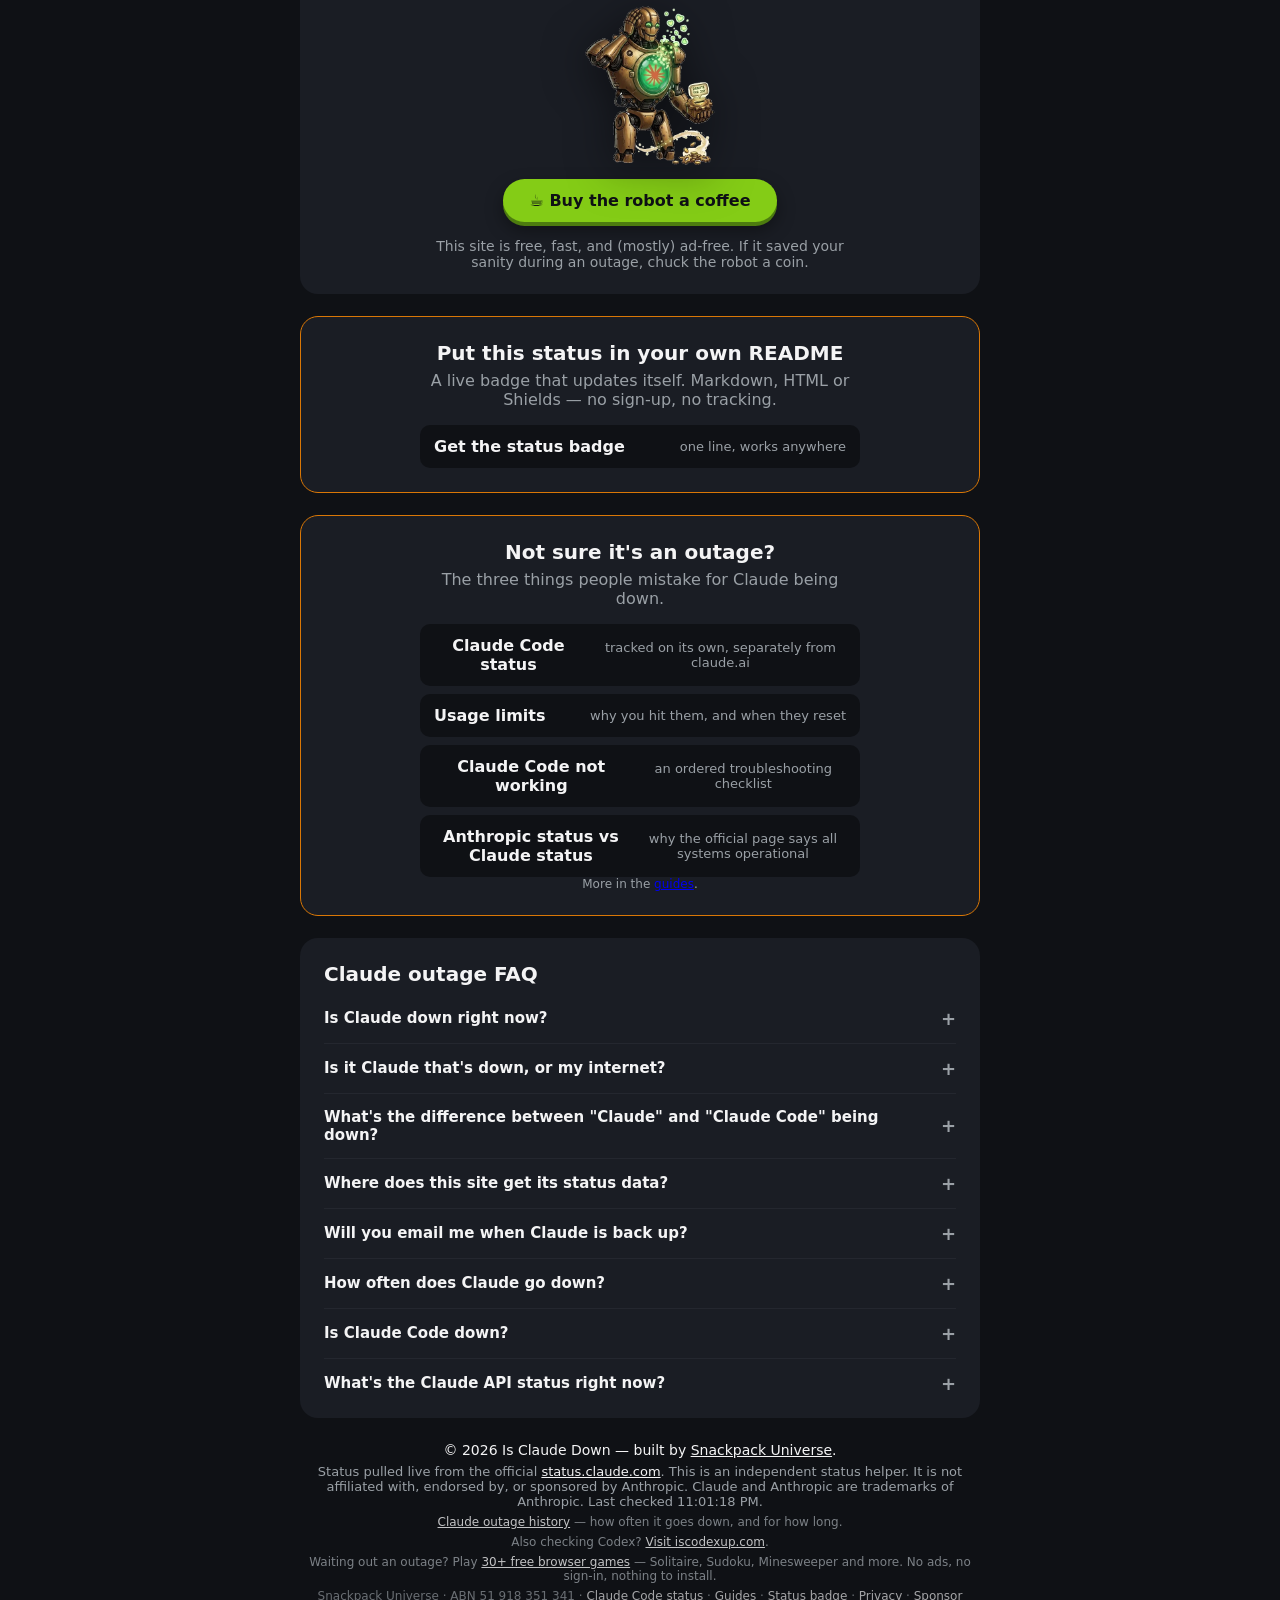
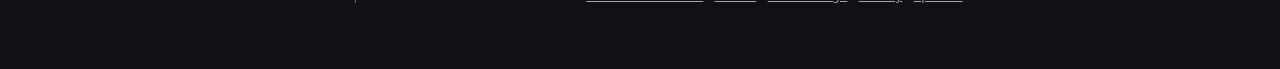
==== commit ff5b019f: "Ask "Is Claude down?" — the page was contradicting its own answer The visible question above the ver" ====
--- a/index.html
+++ b/index.html
@@ -211,7 +211,11 @@
         <img id="mascot-img" src="assets/robot-up.webp" alt="Claude status robot" width="220" height="220" />
       </div>
 
-      <p class="question">Is Claude up?</p>
+      <!-- MUST match the polarity of config.js copy.*.verdict. This domain asks
+           "down", so the answers are NO when Claude is up and YES when it is
+           down. Ask "up" here and the page reads "Is Claude up? NO" while
+           Claude is working -- i.e. it tells people it is broken. -->
+      <p class="question">Is Claude down?</p>
       <h1 class="verdict" id="verdict">…</h1>
       <p class="subline" id="subline">Checking the official status page…</p>
 
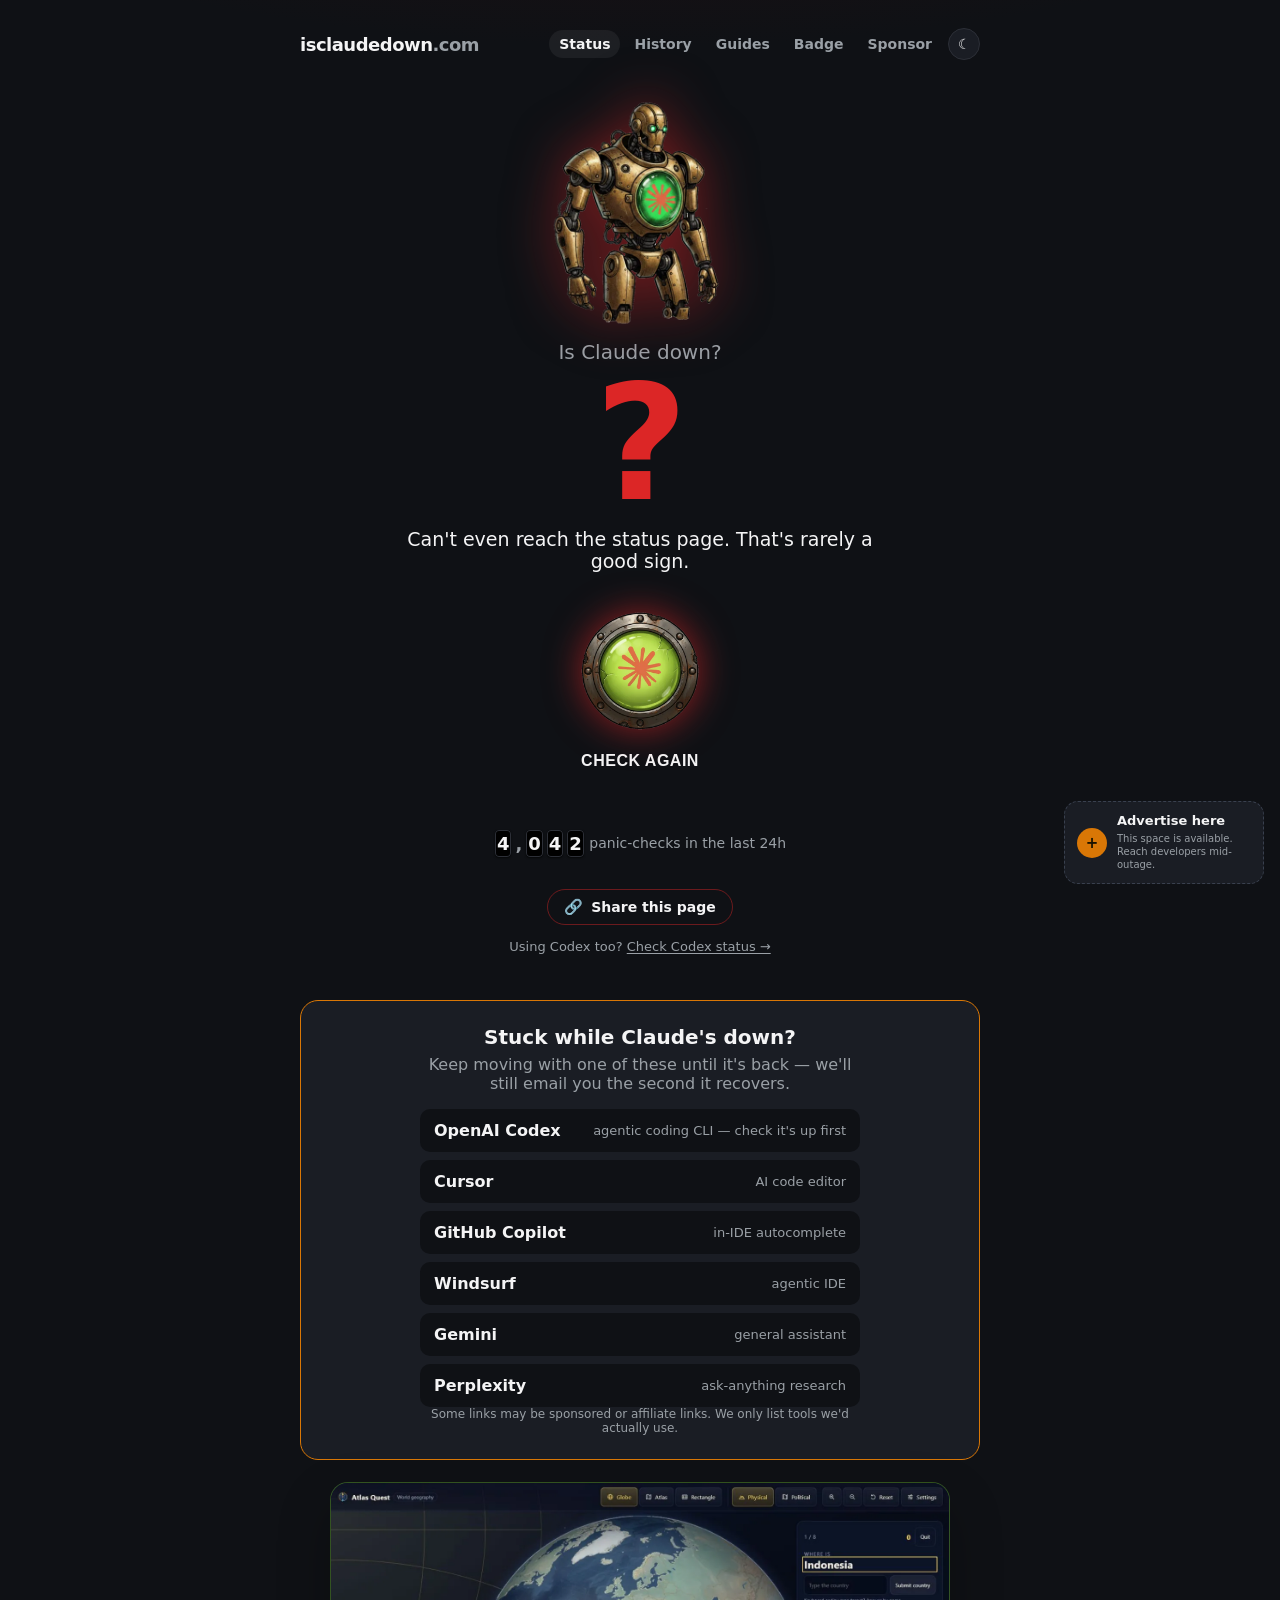
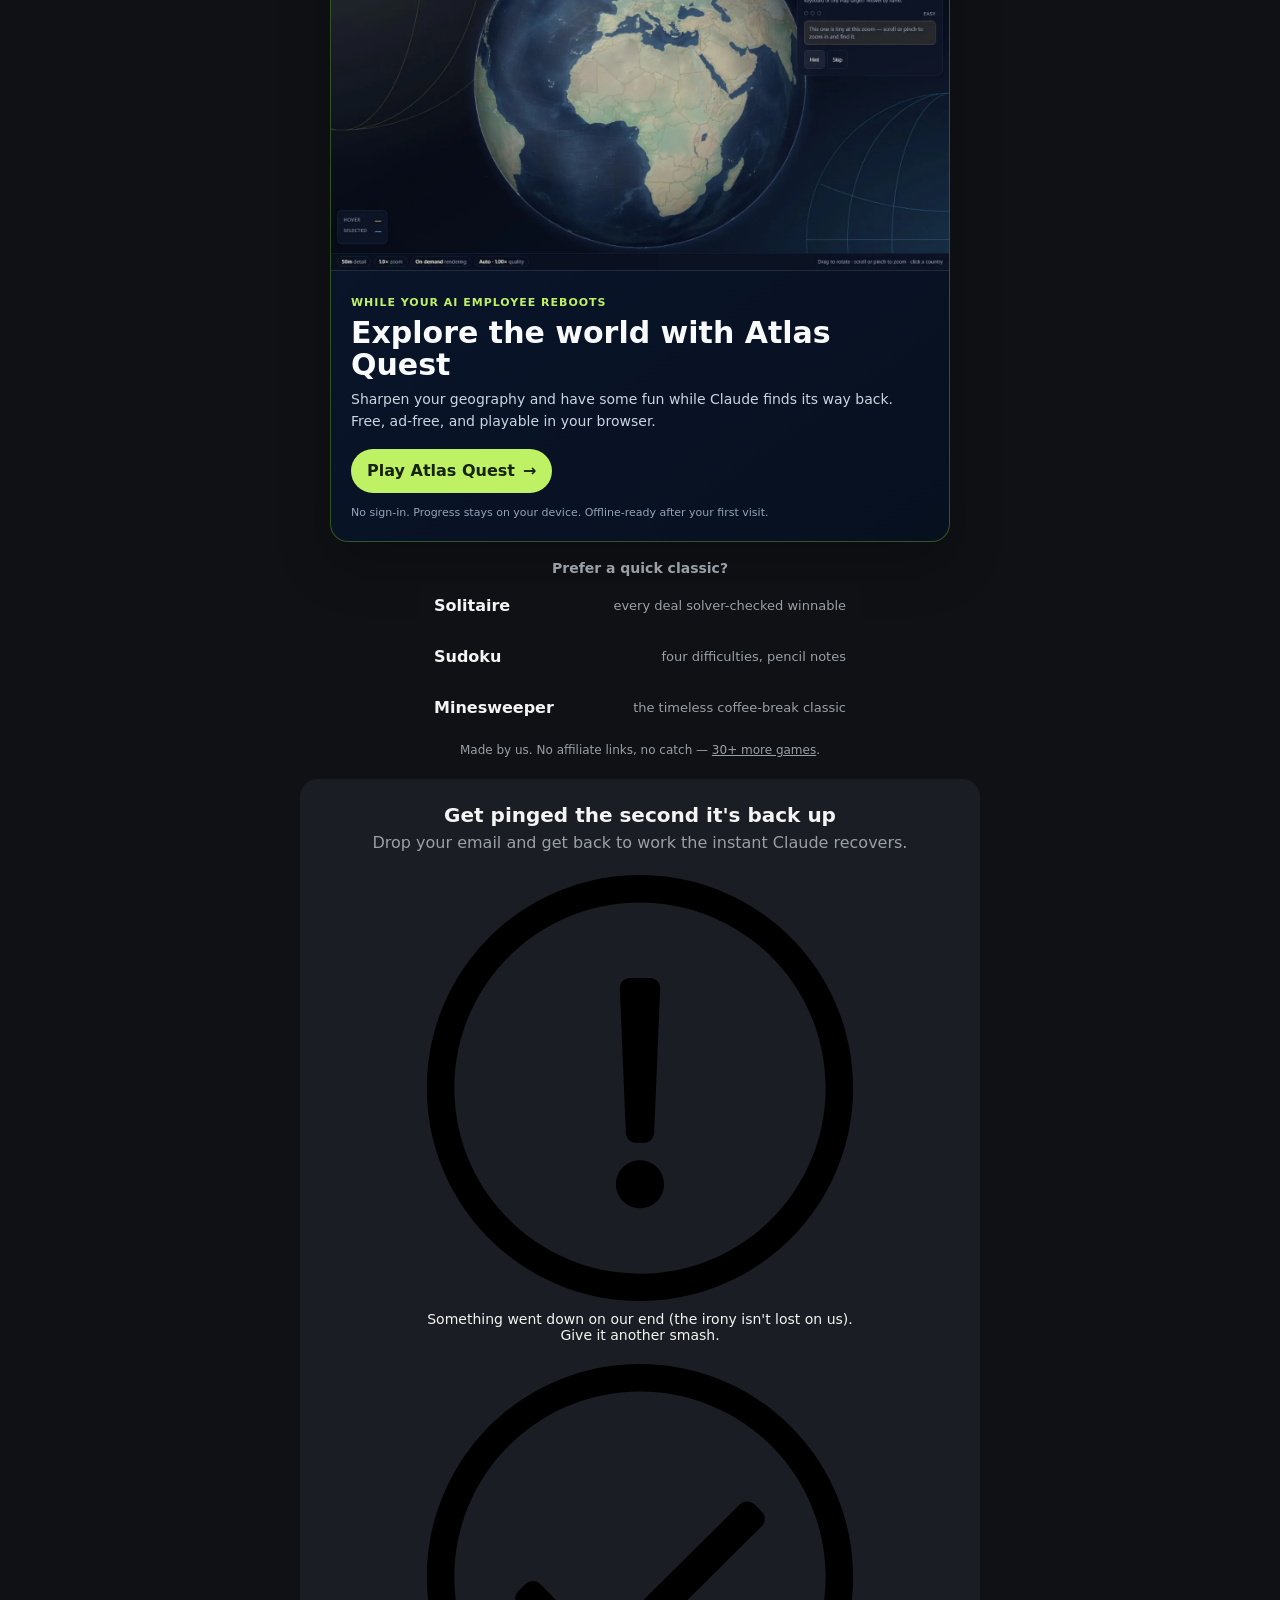
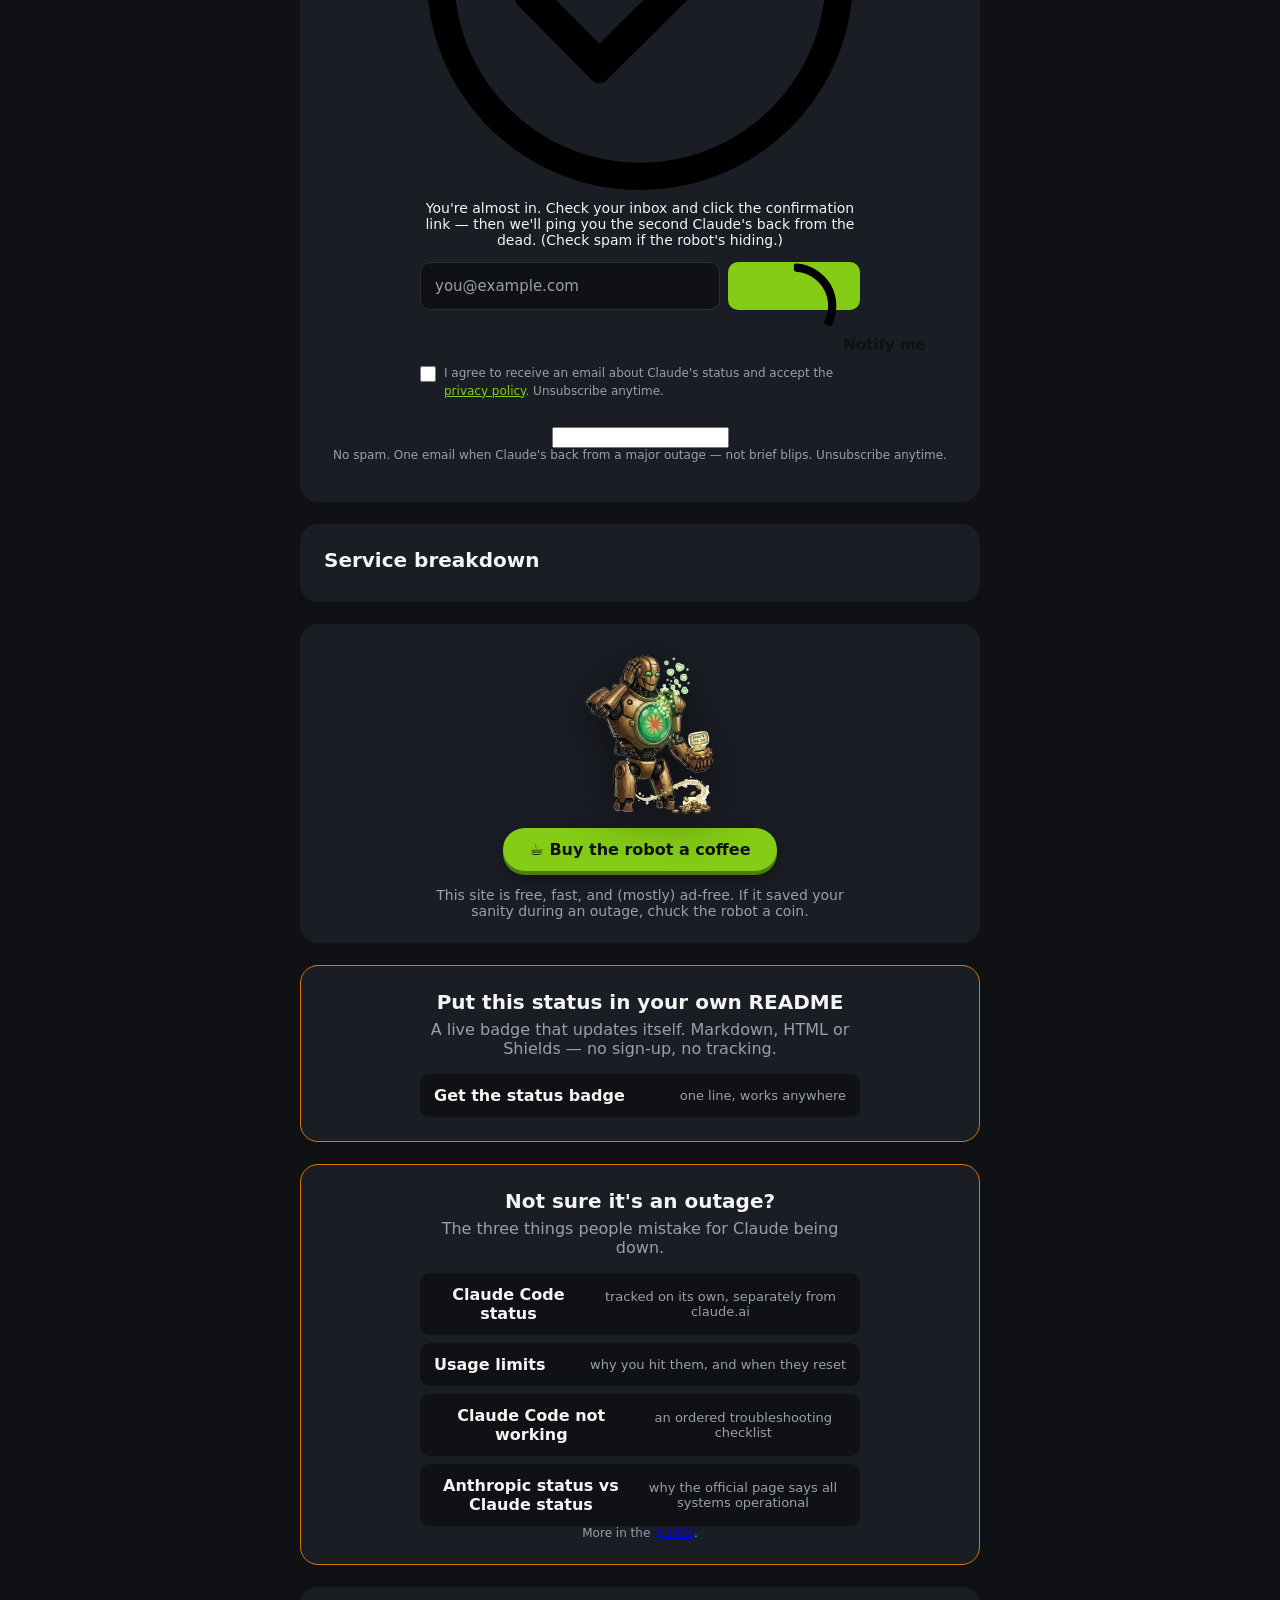
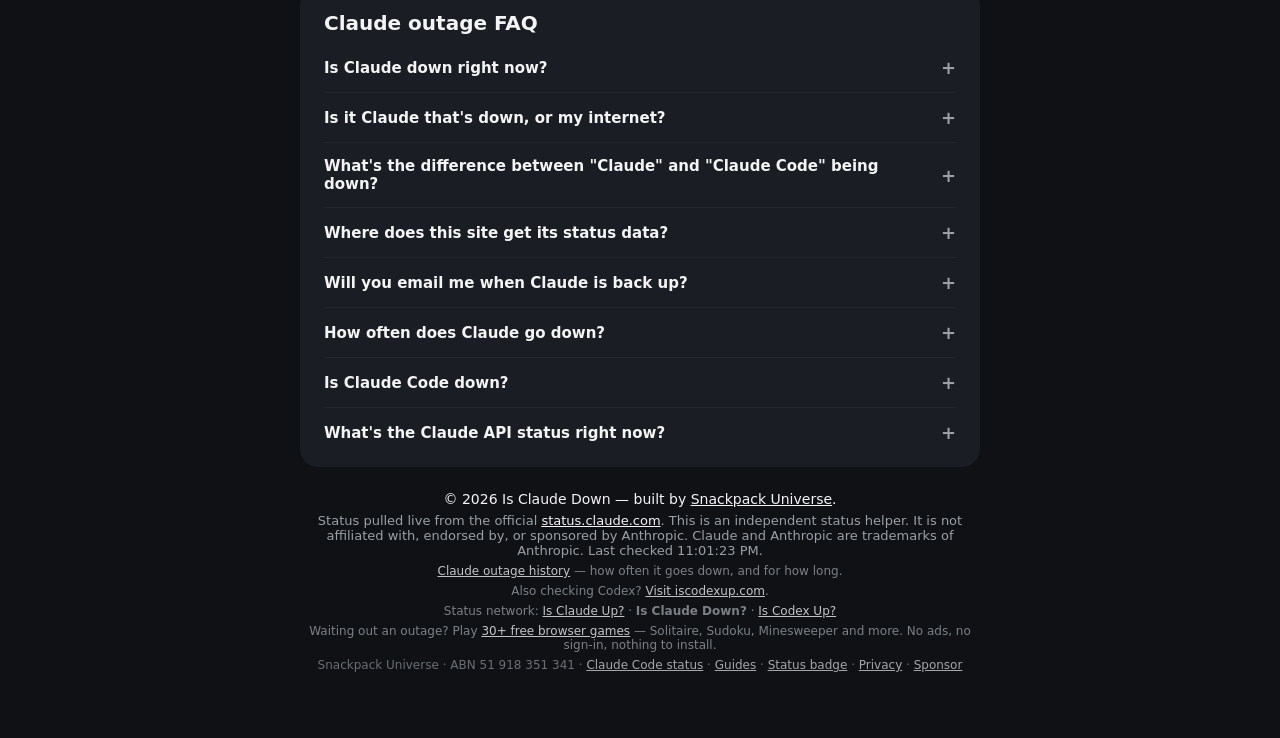
==== commit ca2eb1fd: "Add Atlas outage card and status network" ====
--- a/index.html
+++ b/index.html
@@ -269,21 +269,31 @@
       <p class="alt-disclaimer">Some links may be sponsored or affiliate links. We only list tools we'd actually use.</p>
     </section>
 
-    <!-- WAITING ROOM — outage only. The footer already links the arcade, but nobody
-         scrolls a status page. This is the one moment the offer is genuinely useful:
-         the reader is blocked, has nothing to do, and is going to sit on this tab.
-         Kept deliberately quieter than .alternatives so the backup-tools slot stays
-         the centrepiece. Plain hrefs (no UTM) — Cloudflare reports referrer host,
-         which is enough to measure this. -->
+    <!-- WAITING ROOM — outage only. Atlas is first-party studio content, not a
+         sponsor placement; the independent sponsor rail remains unchanged. -->
     <section class="waiting-room">
-      <h2>Nothing to do while you wait?</h2>
-      <p>Our own arcade — free in the browser, no ads, no sign-in, nothing to install.</p>
+      <article class="atlas-waiting-card">
+        <a class="atlas-waiting-media" href="https://atlas.snackpackuniverse.com/" target="_blank" rel="noopener" aria-label="Play Atlas Quest while Claude recovers">
+          <picture>
+            <source srcset="assets/atlas/atlas-quest-gameplay.webp" type="image/webp">
+            <img src="assets/atlas/atlas-quest-gameplay.png" alt="Atlas Quest showing its physical globe during a country-finding round." width="1440" height="900" loading="lazy" decoding="async">
+          </picture>
+        </a>
+        <div class="atlas-waiting-copy">
+          <span class="atlas-waiting-eyebrow">While your AI employee reboots</span>
+          <h2>Explore the world with Atlas Quest</h2>
+          <p>Sharpen your geography and have some fun while Claude finds its way back. Free, ad-free, and playable in your browser.</p>
+          <a class="atlas-waiting-cta" href="https://atlas.snackpackuniverse.com/" target="_blank" rel="noopener">Play Atlas Quest <span aria-hidden="true">&rarr;</span></a>
+          <small>No sign-in. Progress stays on your device. Offline-ready after your first visit.</small>
+        </div>
+      </article>
+      <h3>Prefer a quick classic?</h3>
       <ul class="alt-list">
         <li><a href="https://www.snackpackuniverse.com/play/solitaire/?utm_source=isclaudedown&amp;utm_medium=waiting-room&amp;utm_campaign=solitaire" target="_blank" rel="noopener">Solitaire</a> <span>every deal solver-checked winnable</span></li>
         <li><a href="https://www.snackpackuniverse.com/play/sudoku/?utm_source=isclaudedown&amp;utm_medium=waiting-room&amp;utm_campaign=sudoku" target="_blank" rel="noopener">Sudoku</a> <span>four difficulties, pencil notes</span></li>
         <li><a href="https://www.snackpackuniverse.com/play/minesweeper/?utm_source=isclaudedown&amp;utm_medium=waiting-room&amp;utm_campaign=minesweeper" target="_blank" rel="noopener">Minesweeper</a> <span>the timeless coffee-break classic</span></li>
       </ul>
-      <p class="alt-disclaimer">Made by us. No affiliate links, no catch — <a href="https://www.snackpackuniverse.com/play/?utm_source=isclaudedown&amp;utm_medium=waiting-room&amp;utm_campaign=arcade-hub">30+ more games</a>.</p>
+      <p class="alt-disclaimer">Made by us. No affiliate links, no catch — <a href="https://www.snackpackuniverse.com/play/">30+ more games</a>.</p>
     </section>
 
     <!-- COMPANION TOOLS — pairs WITH Claude (not an outage fallback), so it shows in the calm view too.
@@ -481,6 +491,12 @@
       </p>
       <p class="foot-network">
         Also checking Codex? <a href="https://iscodexup.com/" target="_blank" rel="noopener">Visit iscodexup.com</a>.
+      </p>
+      <p class="foot-network" aria-label="SnackPack status network">
+        Status network:
+        <a href="https://isclaudeup.com/">Is Claude Up?</a> ·
+        <strong>Is Claude Down?</strong> ·
+        <a href="https://iscodexup.com/">Is Codex Up?</a>
       </p>
       <p class="foot-network">
         Waiting out an outage? Play
--- a/style.css
+++ b/style.css
@@ -527,15 +527,31 @@
 .waiting-room {
   display: none;
   margin: 22px auto 0;
-  max-width: 440px;
+  max-width: 620px;
   text-align: center;
 }
 body[data-state="down"] .waiting-room,
 body[data-state="degraded"] .waiting-room { display: block; }
-.waiting-room h2 { margin: 0 0 4px; font-size: 16px; color: var(--muted); font-weight: 700; }
-.waiting-room > p { color: var(--muted); font-size: 13px; margin: 0 auto 12px; }
-.waiting-room .alt-list { margin-top: 0; }
+.waiting-room > h3 { margin: 18px 0 8px; font-size: 14px; color: var(--muted); font-weight: 700; }
+.waiting-room .alt-list { margin-top: 0; max-width: 440px; }
 .waiting-room .alt-disclaimer a { color: var(--muted); }
+
+.atlas-waiting-card { overflow: hidden; border: 1px solid rgba(132, 204, 22, .34); border-radius: var(--radius); background: linear-gradient(145deg, #0b1730, #07101f); box-shadow: 0 22px 54px rgba(0, 0, 0, .24); text-align: left; }
+.atlas-waiting-media { display: block; border-bottom: 1px solid rgba(255, 255, 255, .1); }
+.atlas-waiting-media img { display: block; width: 100%; height: auto; aspect-ratio: 8 / 5; object-fit: cover; }
+.atlas-waiting-copy { padding: 20px; }
+.atlas-waiting-eyebrow { display: inline-block; margin-bottom: 8px; color: #bef264; font-size: 11px; font-weight: 800; letter-spacing: .09em; text-transform: uppercase; }
+.atlas-waiting-copy h2 { margin: 0 0 8px; color: #f8fafc; font-size: clamp(22px, 5vw, 30px); line-height: 1.08; }
+.atlas-waiting-copy p { margin: 0; color: #cbd5e1; font-size: 14px; line-height: 1.55; }
+.atlas-waiting-cta { display: inline-flex; align-items: center; gap: 8px; min-height: 44px; margin-top: 16px; padding: 0 16px; border-radius: 999px; background: #bef264; color: #17230c; font-weight: 800; text-decoration: none; transition: transform .15s ease, background .15s ease; }
+.atlas-waiting-cta:hover,
+.atlas-waiting-cta:focus-visible { background: #d9f99d; transform: translateY(-1px); }
+.atlas-waiting-copy small { display: block; margin-top: 12px; color: #94a3b8; font-size: 11px; line-height: 1.45; }
+
+@media (max-width: 520px) {
+  .atlas-waiting-copy { padding: 17px; }
+  .atlas-waiting-media img { aspect-ratio: 4 / 3; }
+}
 
 /* ---------- COMPANION TOOLS (always visible — pairs WITH Claude, not a substitute) ---------- */
 /* Deliberately separate from .alternatives: these are not outage fallbacks, so they
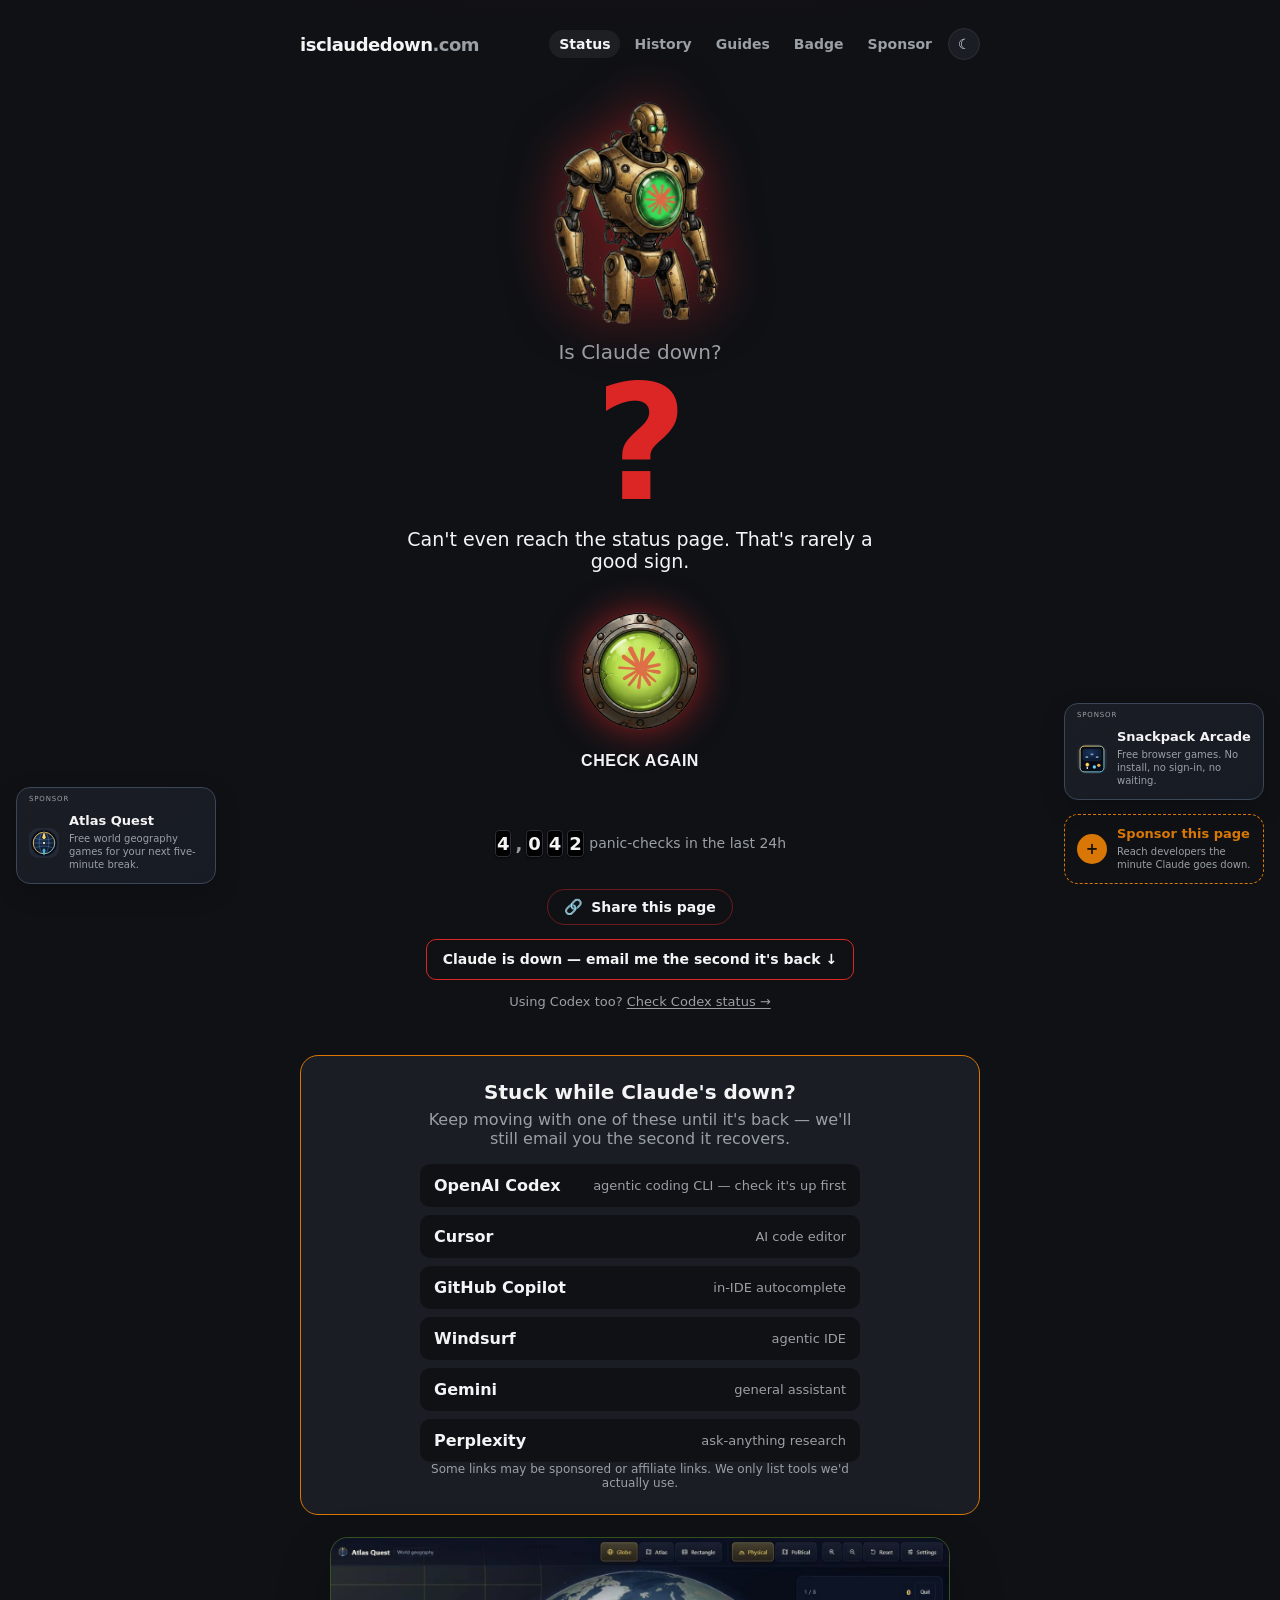
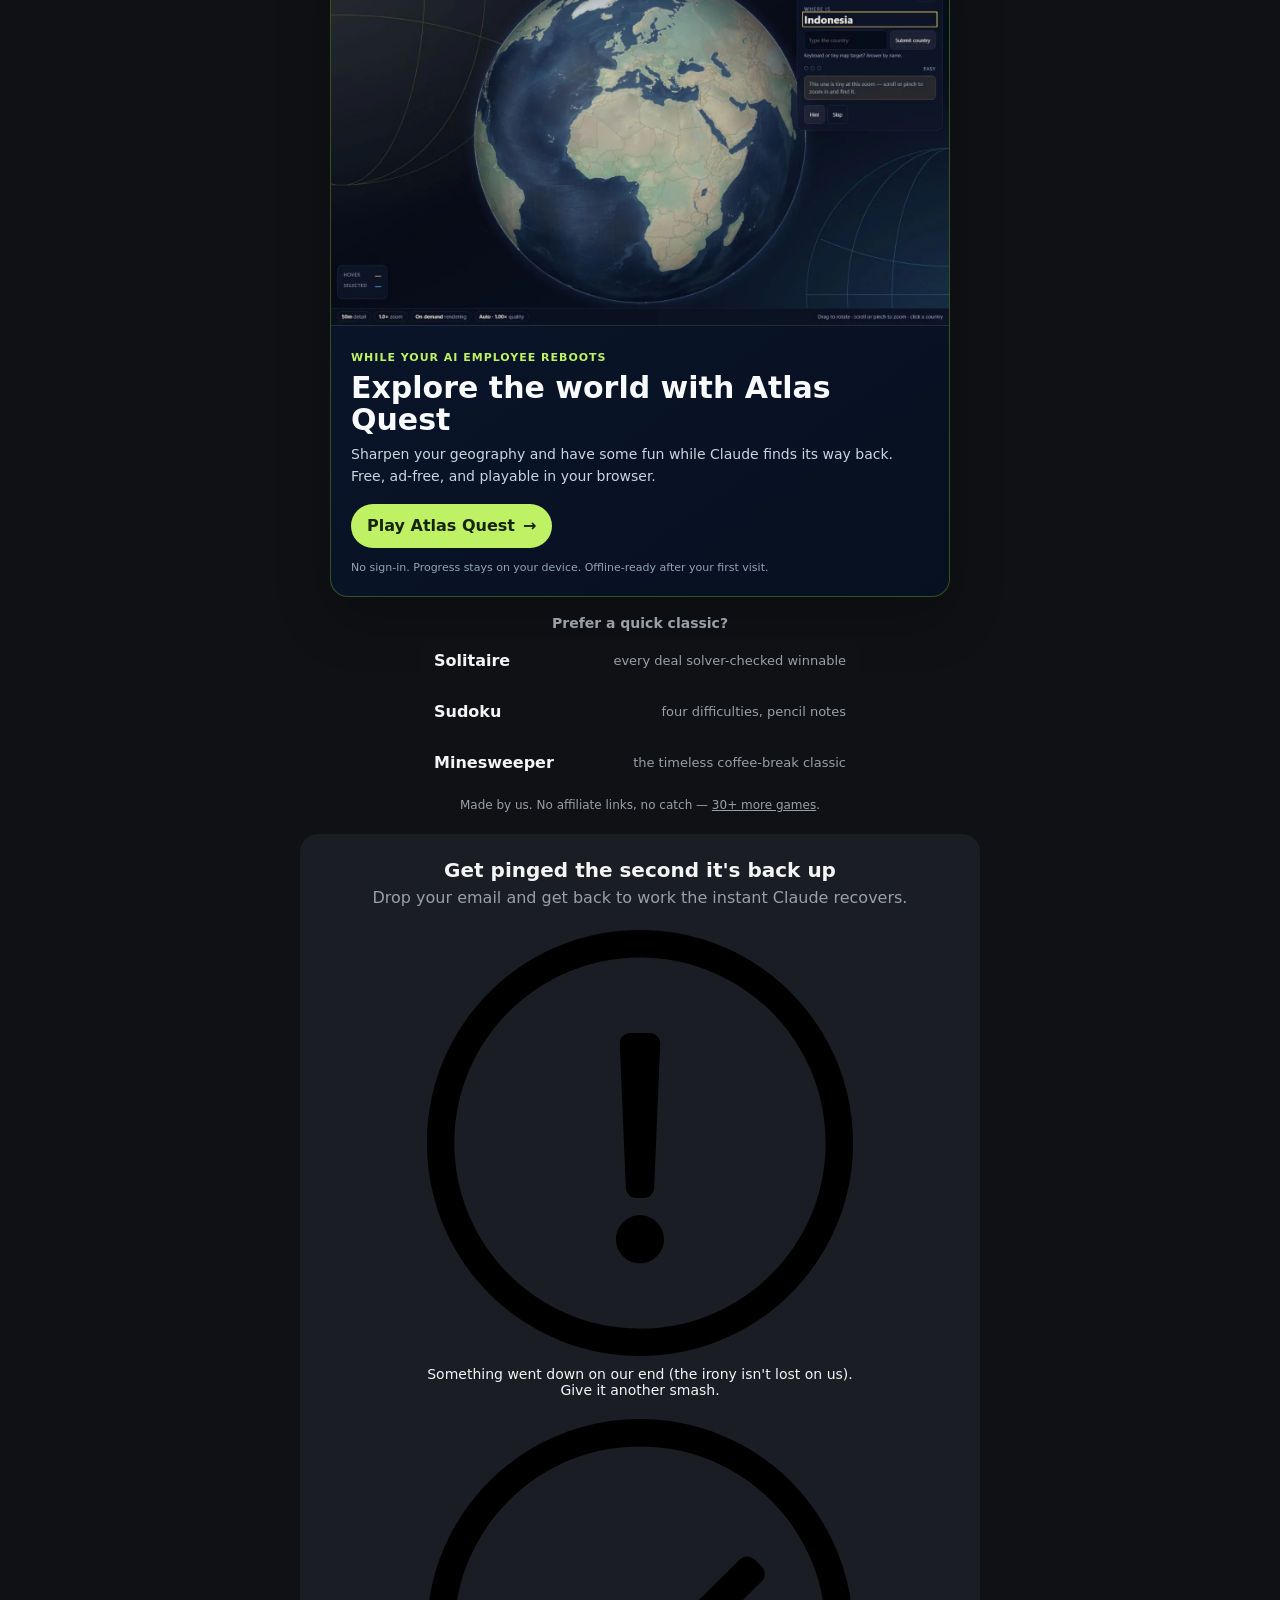
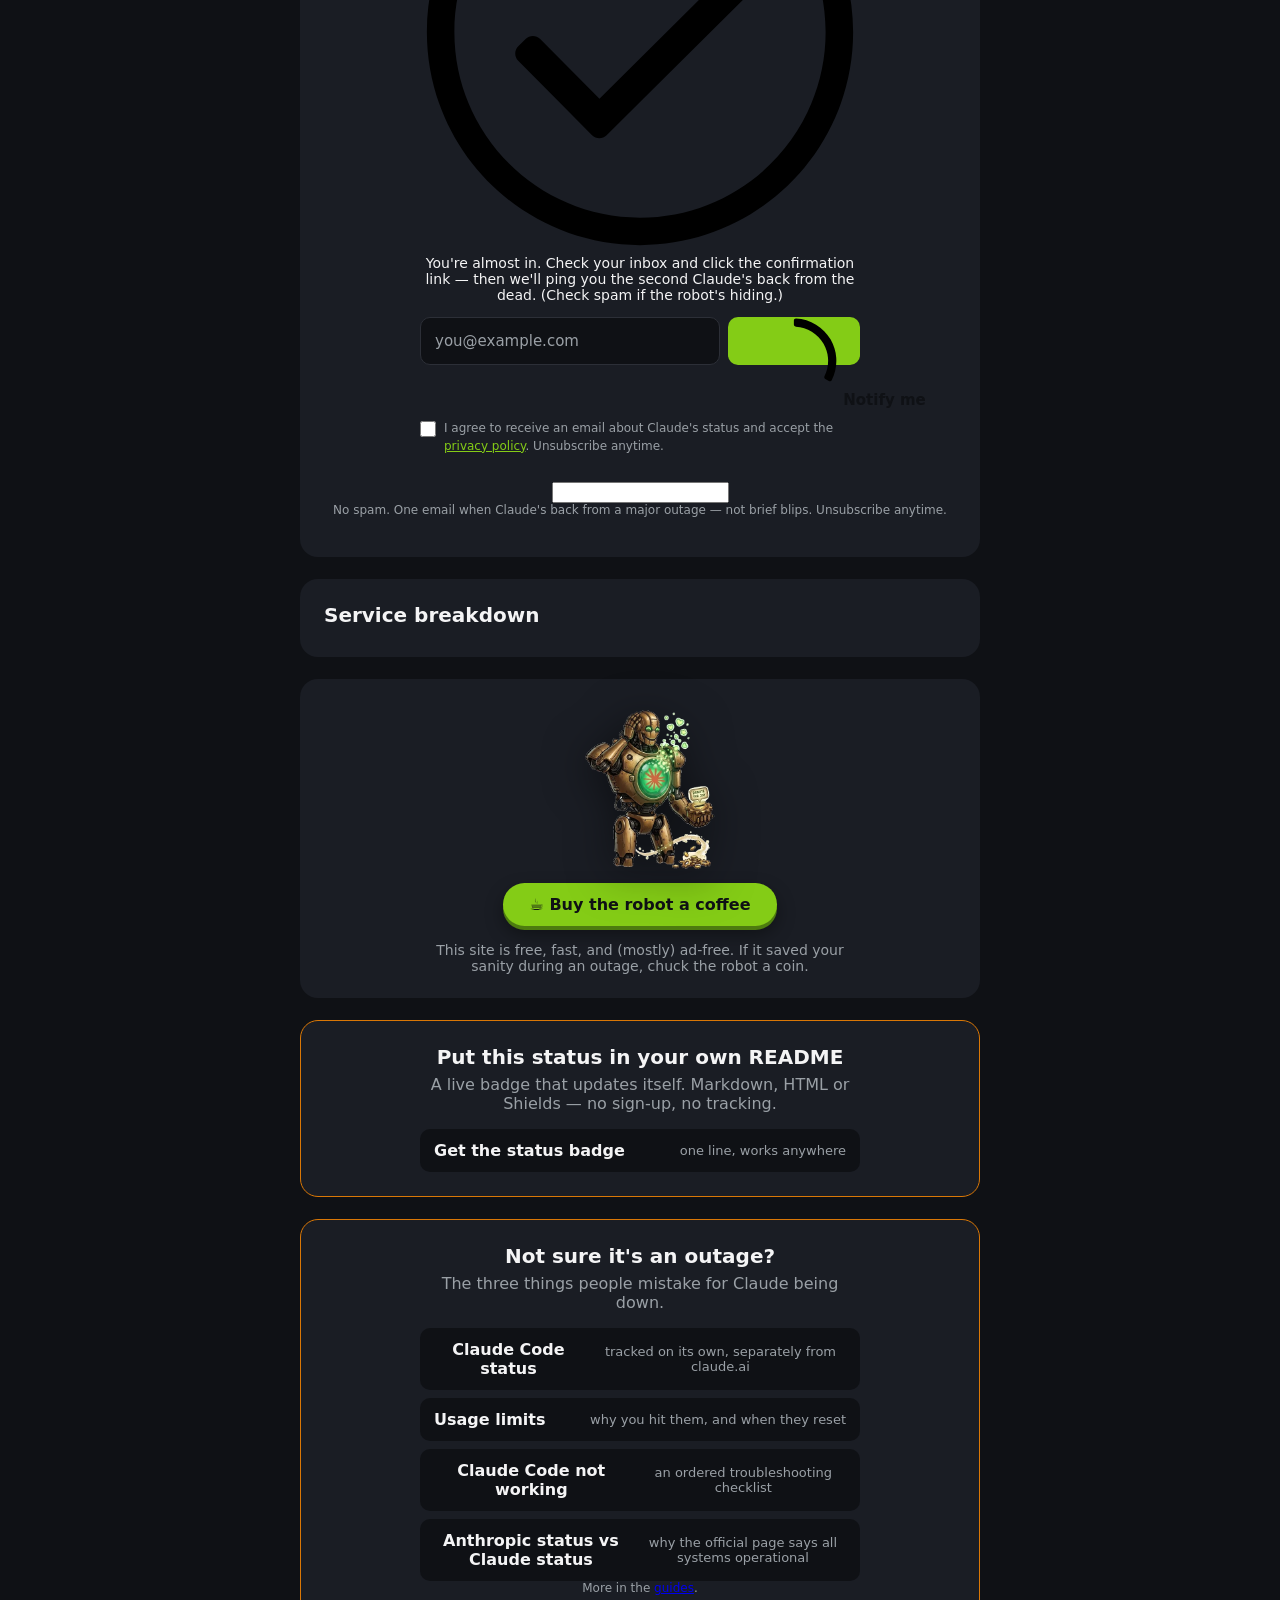
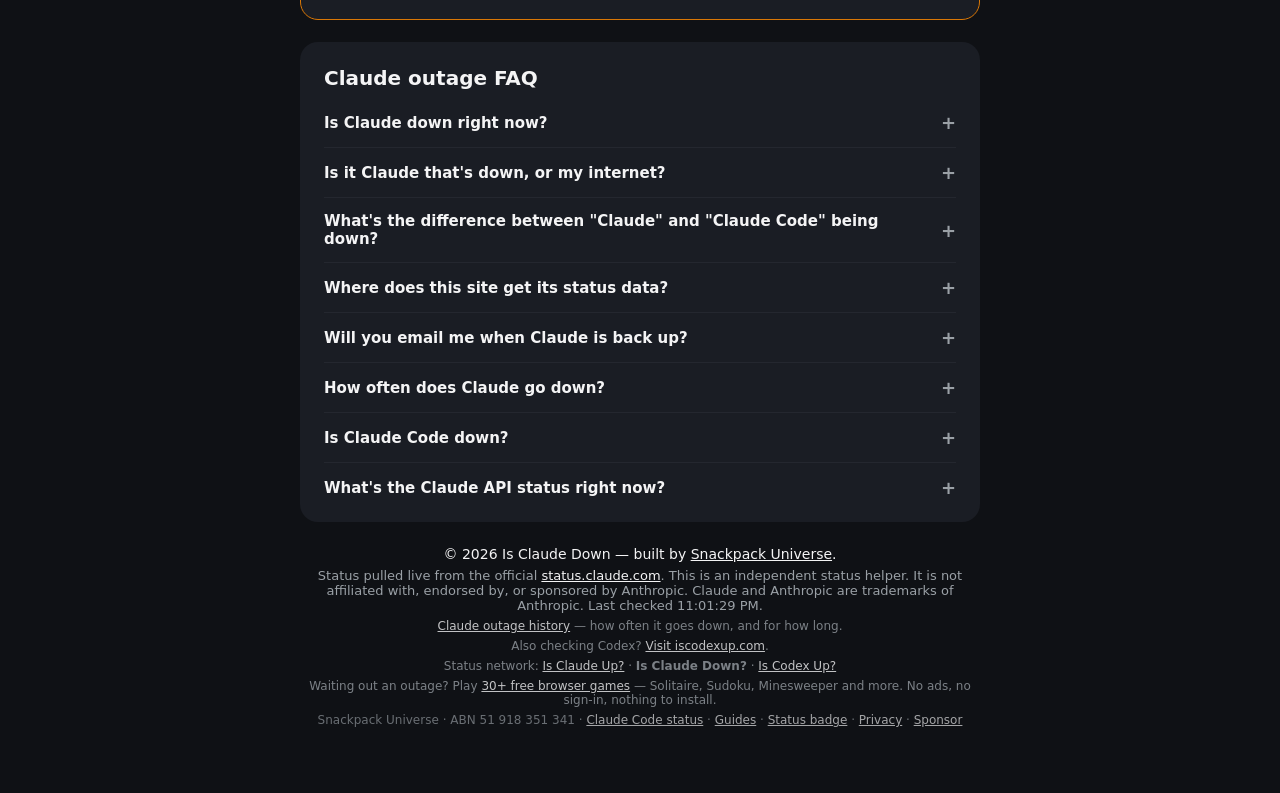
==== commit f981179b: "Surface the email capture during an outage, when it is worth something The signup form sits four sec" ====
--- a/index.html
+++ b/index.html
@@ -237,6 +237,18 @@
         <span class="share-label">Share this page</span>
       </button>
 
+
+      <!-- OUTAGE EMAIL PROMPT (outage only) -- the signup form is four sections
+           below this, which is fine on a calm day and wrong during an outage:
+           the offer is only worth anything while the verdict reads NO. Same
+           gating as .alternatives. Anchors to the one existing form; there is
+           deliberately no second form and no second list. -->
+      <p class="outage-capture">
+        <a class="outage-capture-link" href="#signup">
+          Claude is down &mdash; email me the second it's back &darr;
+        </a>
+      </p>
+
       <!-- Sister site. The .alternatives block below is hidden while Claude is up, so
            without this line the cross-link only exists in the footer on a calm day. -->
       <p class="sister">
@@ -314,7 +326,7 @@
     -->
 
     <!-- NEWSLETTER (the real asset) -->
-    <section class="signup">
+    <section class="signup" id="signup">
       <h2>Get pinged the second it's back up</h2>
       <p>Drop your email and get back to work the instant Claude recovers.</p>
 
@@ -397,7 +409,7 @@
 
     <!-- SUPPORT / DONATE -->
     <section class="support-card">
-      <a class="donate" href="https://buy.stripe.com/bJe3cwf8KgCnaYNaR10VO00"
+      <a class="donate" href="https://buy.stripe.com/bJe3cwf8KgCnaYNaR10VO00?client_reference_id=isclaudedown"
          target="_blank" rel="noopener" aria-label="Support isclaudedown via Stripe">
         <img src="assets/donate.webp" alt="" width="160" height="160" loading="lazy" />
         <span class="donate-btn">☕ Buy the robot a coffee</span>
--- a/style.css
+++ b/style.css
@@ -775,14 +775,28 @@
 
 .rail-card:focus-visible { outline: 2px solid var(--fg); outline-offset: 2px; }
 
-/* The "this space is available" variant. Dashed, so it reads as an offer rather
-   than as a real placement someone paid for. */
-.rail-card--offer { border-style: dashed; border-color: #39404e; }
+/* Sponsor placements are solid, elevated tiles. The sales invitation is a
+   flatter dashed card, so nobody can mistake it for an active sponsor. */
+.rail-card:not(.rail-card--offer) {
+  padding-top: 24px;
+  border-color: #3b4658;
+  background: linear-gradient(145deg, var(--card), #171b23);
+  box-shadow: 0 8px 24px rgba(0, 0, 0, .2);
+}
+
+.rail-card--offer {
+  border-style: dashed;
+  border-color: var(--warn);
+  background: transparent;
+  box-shadow: none;
+}
+
+.rail-card--offer .rail-copy strong { color: var(--warn); }
 
 .rail-label {
   position: absolute;
-  top: 5px;
-  right: 9px;
+  top: 7px;
+  left: 12px;
   font-size: 7px;
   letter-spacing: .12em;
   text-transform: uppercase;
@@ -837,6 +851,7 @@
 @media (min-width: 1280px) and (min-height: 600px) {
   .rail { width: 200px; gap: 14px; }
   .rail-card { padding: 12px; gap: 10px; }
+  .rail-card:not(.rail-card--offer) { padding-top: 26px; }
   .rail-copy strong { font-size: 13px; }
   .rail-copy span { display: block; }
 }
@@ -845,3 +860,30 @@
   .rail-card { transition: none; }
   .rail-card:hover, .rail-card:focus-visible { transform: none; }
 }
+
+/* ---------- OUTAGE EMAIL PROMPT (outage only) ---------- */
+/* Same gating as .alternatives and .waiting-room. The signup form itself stays
+   where it is; this is a prompt, not a second form, so the account keeps one
+   list and nobody can sign up to the same thing twice. */
+.outage-capture {
+  display: none;
+  margin: 14px auto 0;
+  max-width: 460px;
+  text-align: center;
+}
+body[data-state="down"] .outage-capture,
+body[data-state="degraded"] .outage-capture { display: block; }
+.outage-capture-link {
+  display: inline-block;
+  padding: 10px 16px;
+  border: 1px solid var(--down);
+  border-radius: 10px;
+  color: var(--fg);
+  font-weight: 700;
+  font-size: 14px;
+  text-decoration: none;
+  line-height: 1.35;
+}
+.outage-capture-link:hover,
+.outage-capture-link:focus-visible { border-color: var(--fg); }
+body[data-state="degraded"] .outage-capture-link { border-color: var(--warn); }
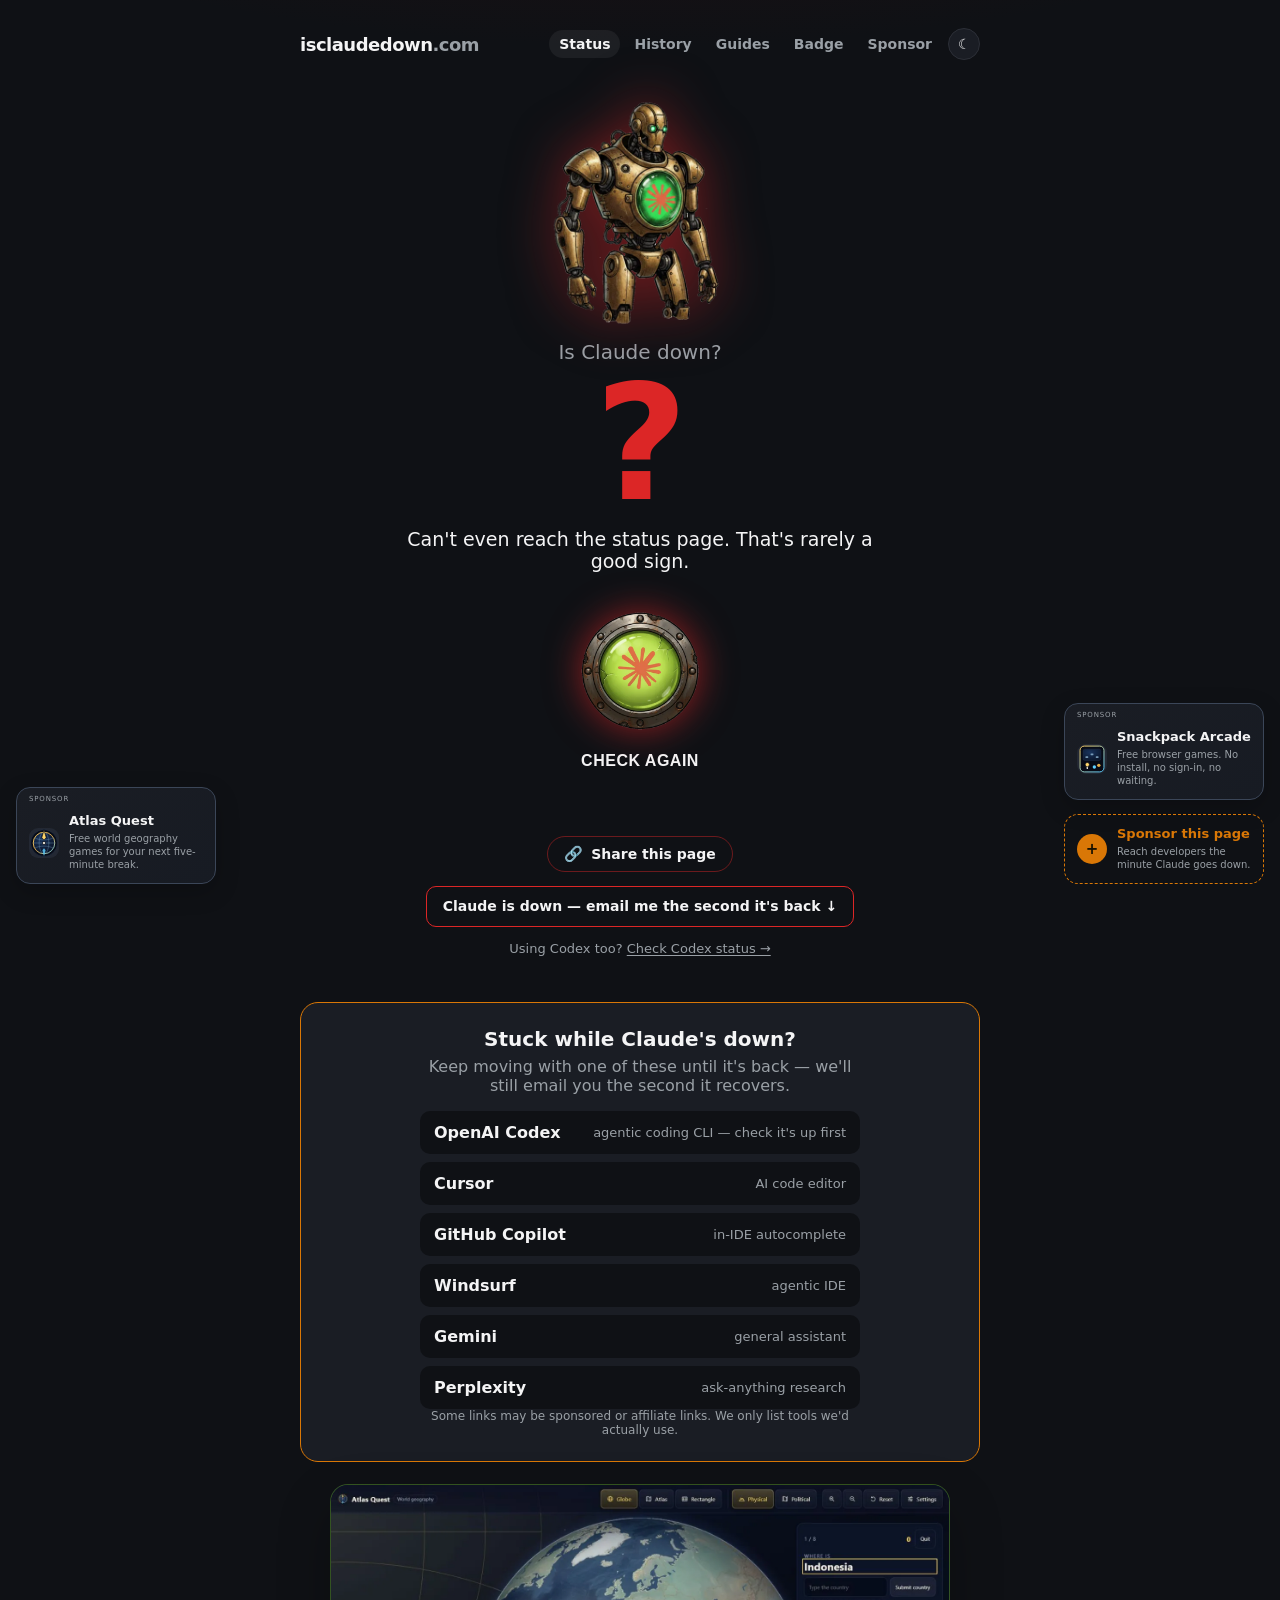
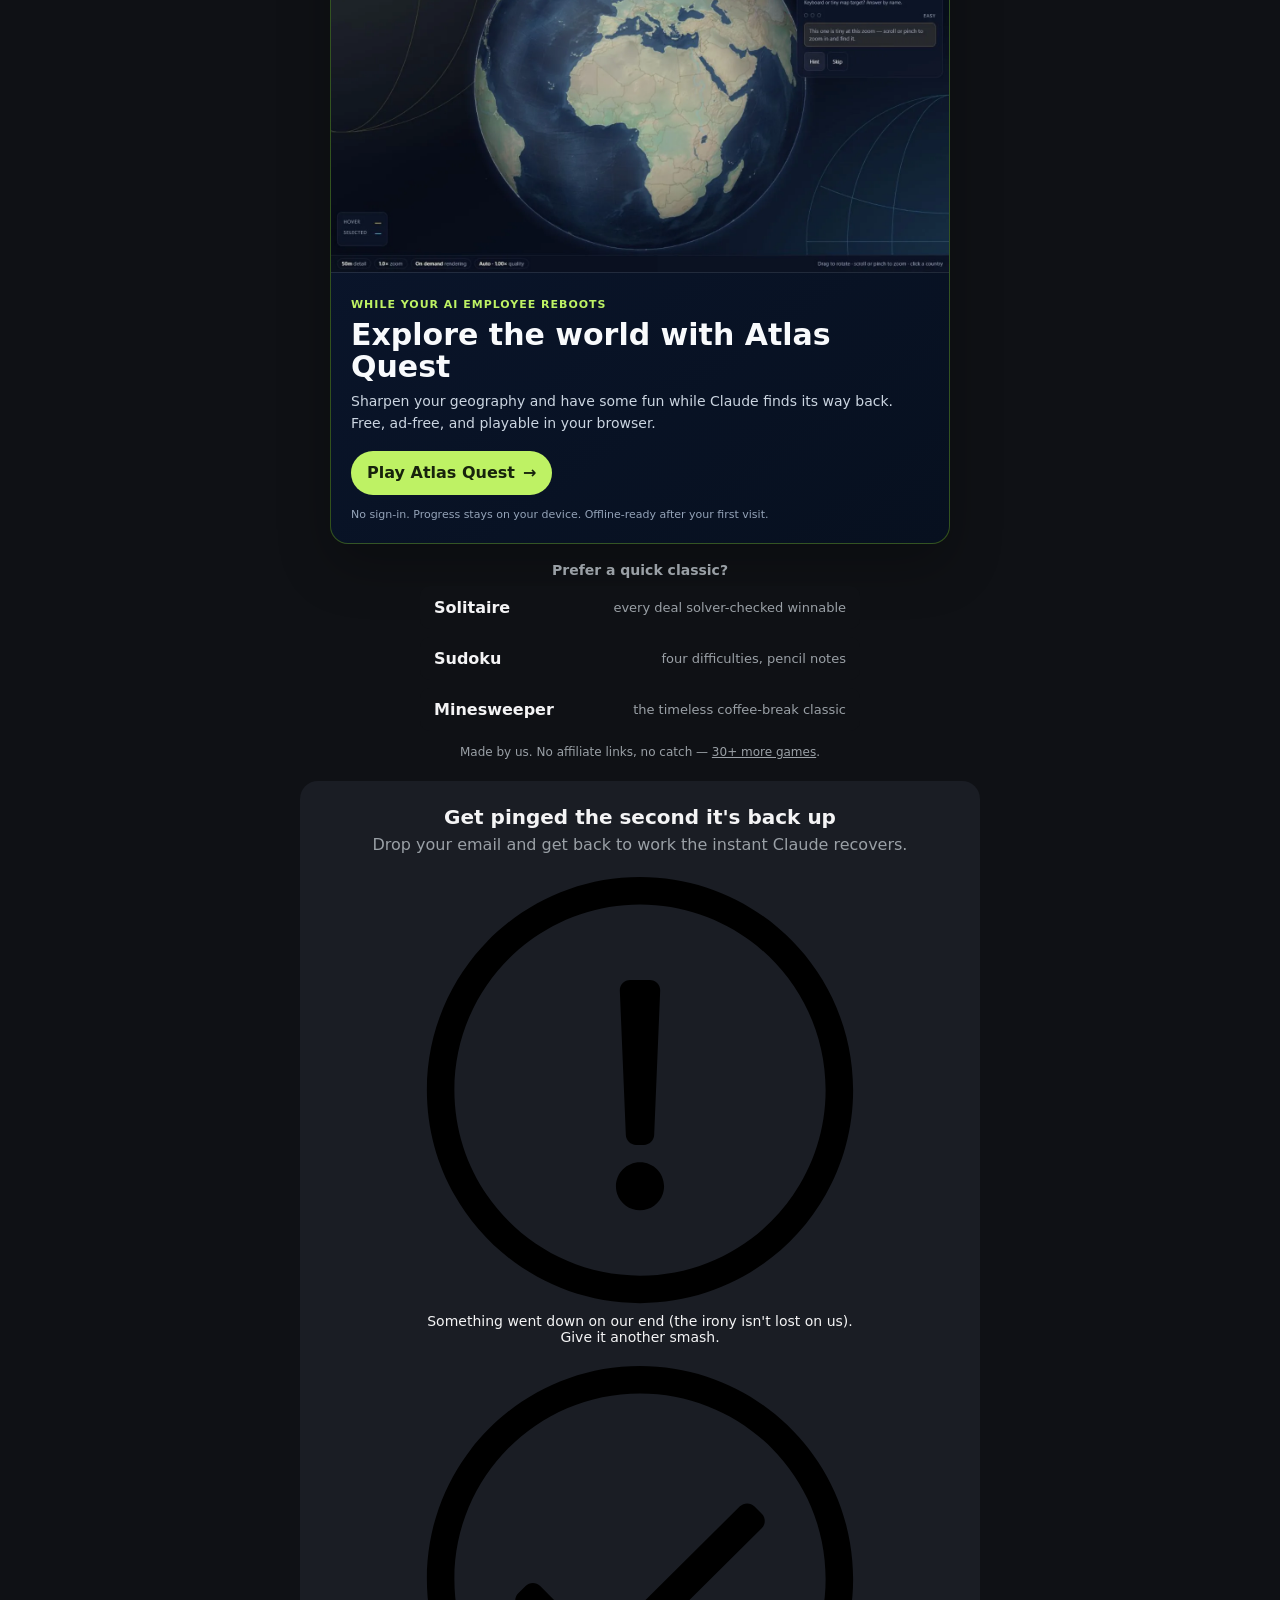
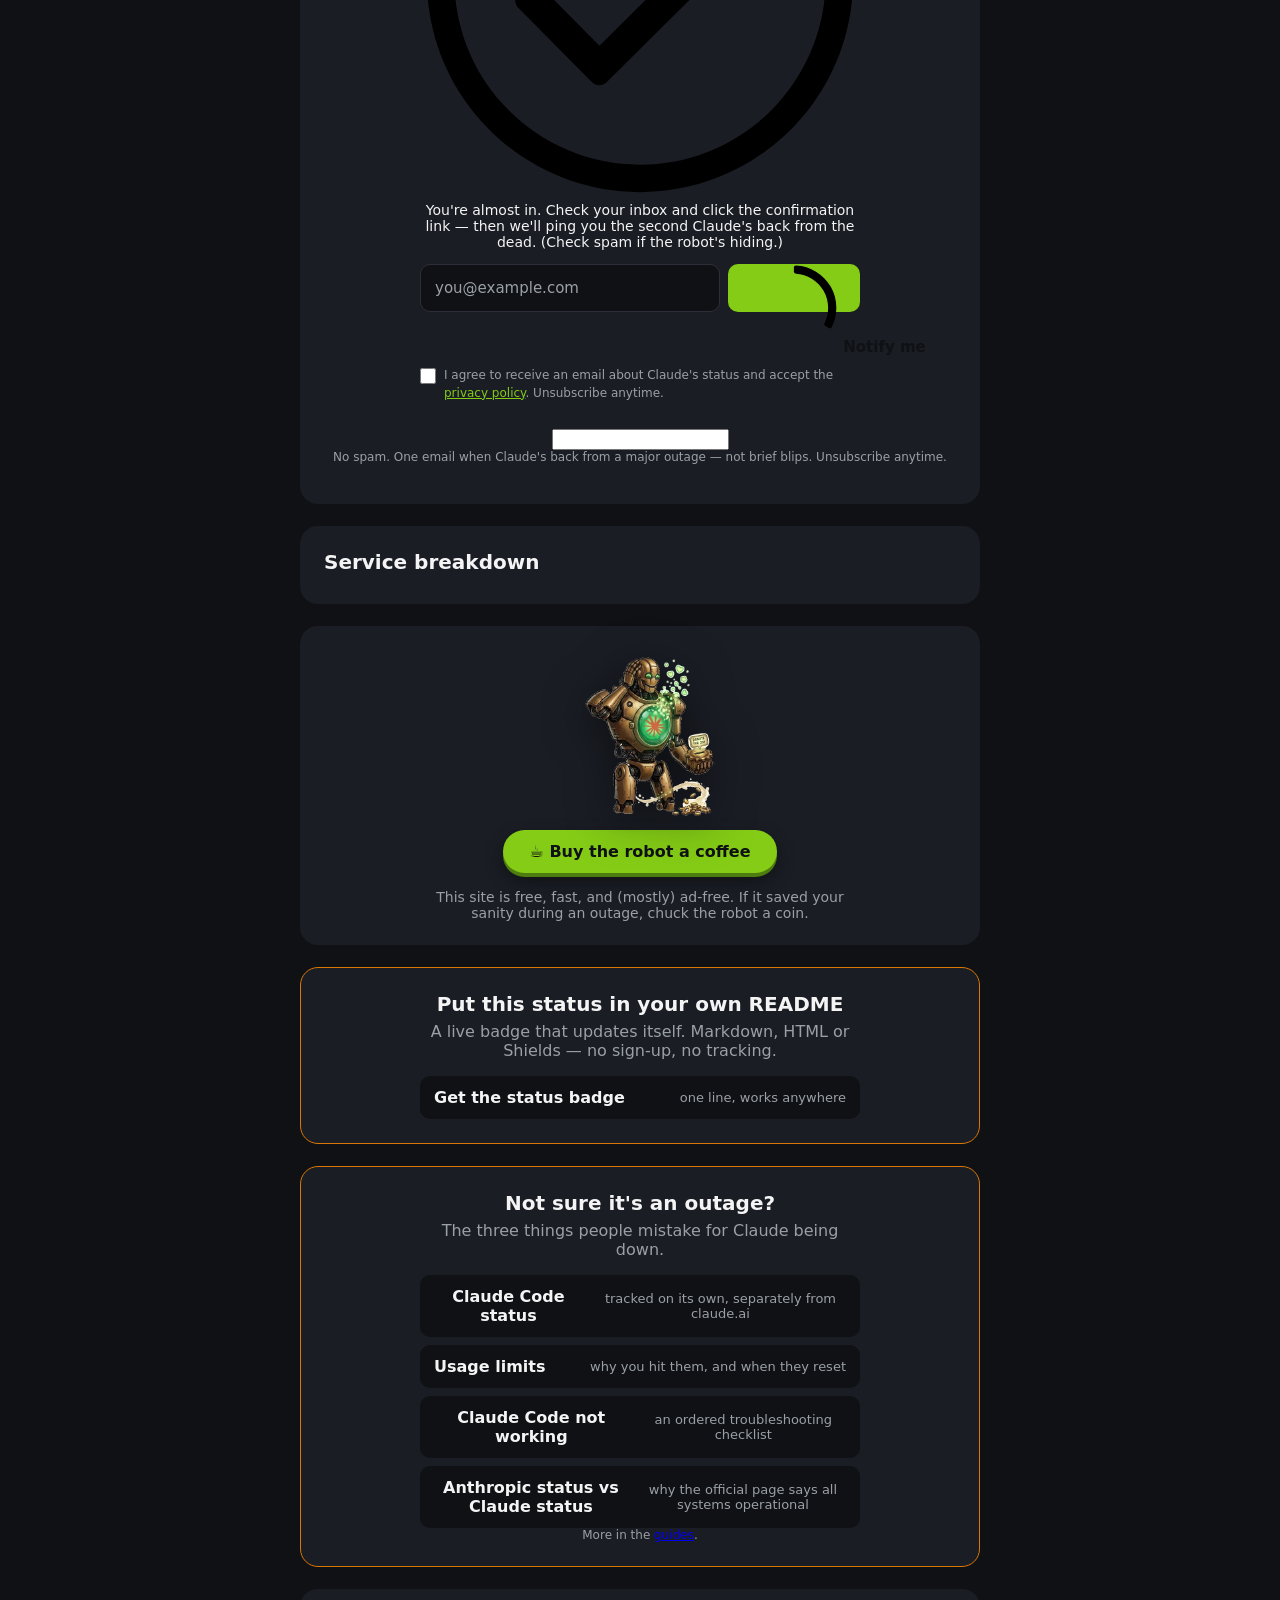
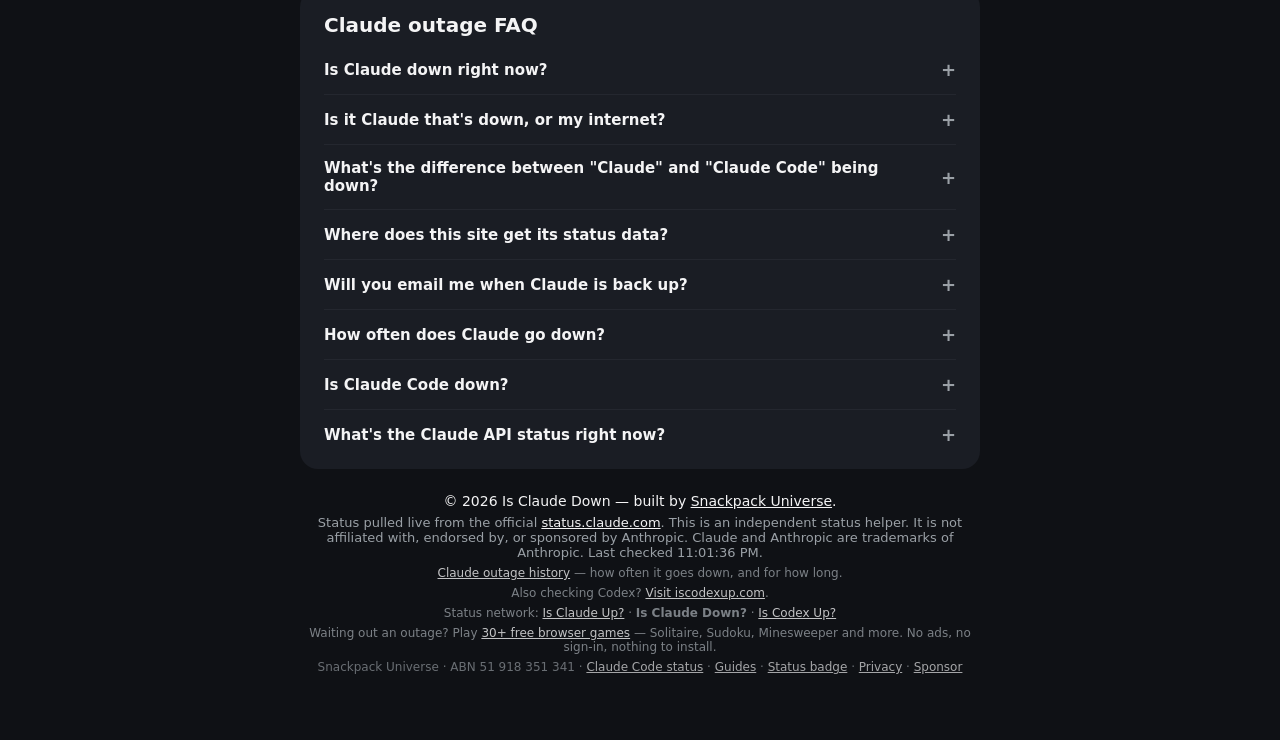
==== commit 3807e36a: "Remove simulated panic-check traffic metric" ====
--- a/index.html
+++ b/index.html
@@ -225,11 +225,6 @@
       </button>
       <p class="quote" id="quote"></p>
 
-      <p class="counter">
-        <span id="count" class="odometer" aria-label="panic checks in the last 24 hours"></span>
-        panic-checks in the last 24h
-      </p>
-
       <!-- The link gets pasted into Slack/X during outages — that's basically all our
            organic reach. Make it one tap. Native share sheet on mobile, clipboard elsewhere. -->
       <button class="share" id="share" type="button" aria-label="Share this page">
@@ -593,7 +588,6 @@
         var xhr = new XMLHttpRequest();
         xhr.addEventListener('load', function () {
           var res = null; try { res = JSON.parse(xhr.response); } catch (e) {}
-          console.log('[signup] Brevo response (' + xhr.status + '):', res || xhr.response);
           if (xhr.status >= 200 && xhr.status < 300 && !(res && res.errors)) showSuccess();
           else showError(res);
         });
--- a/style.css
+++ b/style.css
@@ -290,8 +290,6 @@
 }
 .quote.show { opacity: 1; }
 
-.counter { color: var(--muted); font-size: 14px; margin-top: 18px; }
-
 /* ---------- SHARE + SISTER SITE ---------- */
 /* Deliberately quiet: the smash button is the hero, this sits under it. */
 .share {
@@ -329,44 +327,6 @@
 .sister a { color: var(--muted); text-decoration: underline; text-underline-offset: 2px; }
 .sister a:hover, .sister a:focus-visible { color: var(--fg); }
 
-/* ---------- SPLIT-FLAP ODOMETER ---------- */
-.odometer {
-  display: inline-flex;
-  gap: 2px;
-  vertical-align: middle;
-  perspective: 240px;
-}
-.odometer .cell {
-  display: inline-block;
-  min-width: 0.72em;
-  text-align: center;
-  font-weight: 800;
-  font-size: 18px;
-  font-variant-numeric: tabular-nums;
-  color: var(--fg);
-  background: #000;
-  border-radius: 4px;
-  padding: 3px 2px;
-  margin: 0 1px;
-  box-shadow: inset 0 0 0 1px var(--line-strong), 0 1px 2px rgba(0,0,0,.6);
-  /* faux split-flap seam */
-  background-image: linear-gradient(transparent 49%, rgba(0,0,0,.55) 49%, rgba(0,0,0,.55) 51%, transparent 51%);
-  backface-visibility: hidden;
-}
-.odometer .comma {
-  background: none;
-  box-shadow: none;
-  color: var(--muted);
-  min-width: 0.28em;
-  padding: 3px 0;
-}
-.odometer .cell.flipping { animation: flap .26s ease-in-out; }
-@keyframes flap {
-  0%   { transform: rotateX(0deg); }
-  50%  { transform: rotateX(88deg); }
-  100% { transform: rotateX(0deg); }
-}
-
 /* ---------- SECTIONS ---------- */
 .signup, .components {
   background: var(--card);
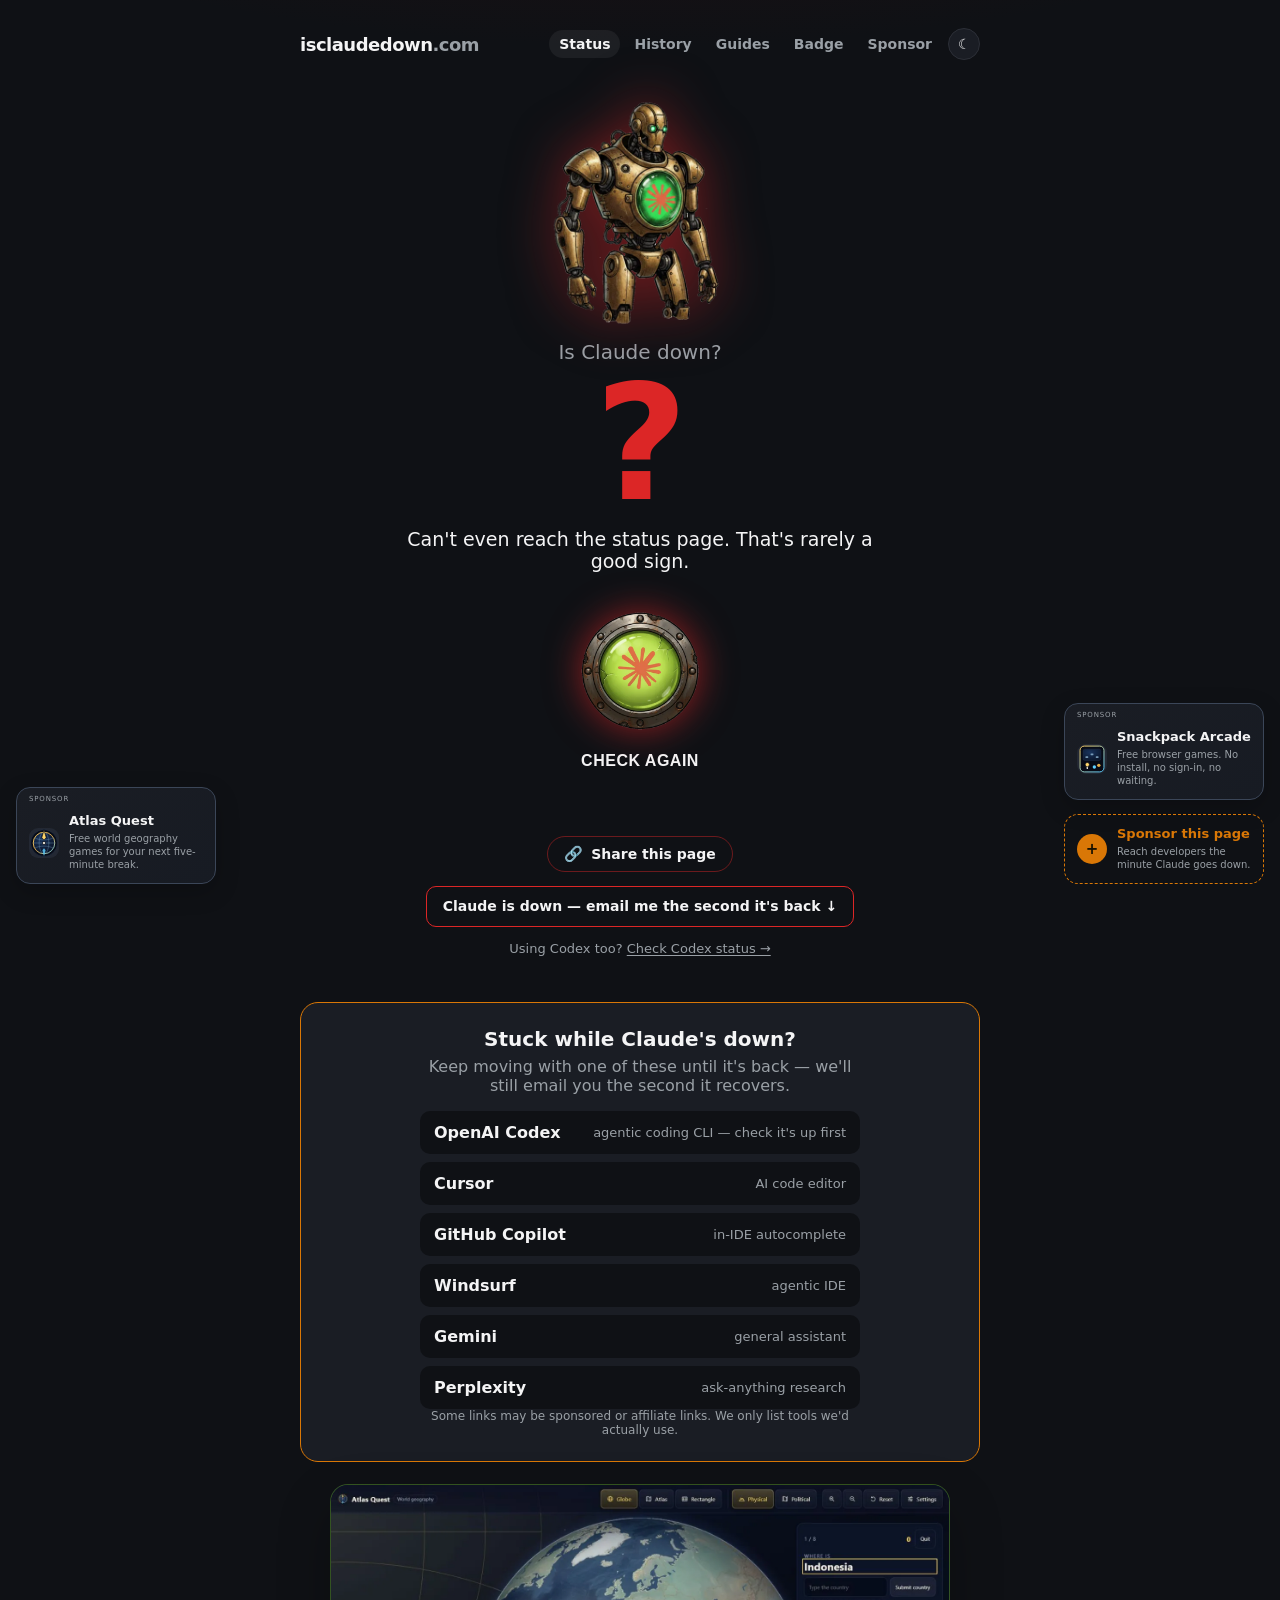
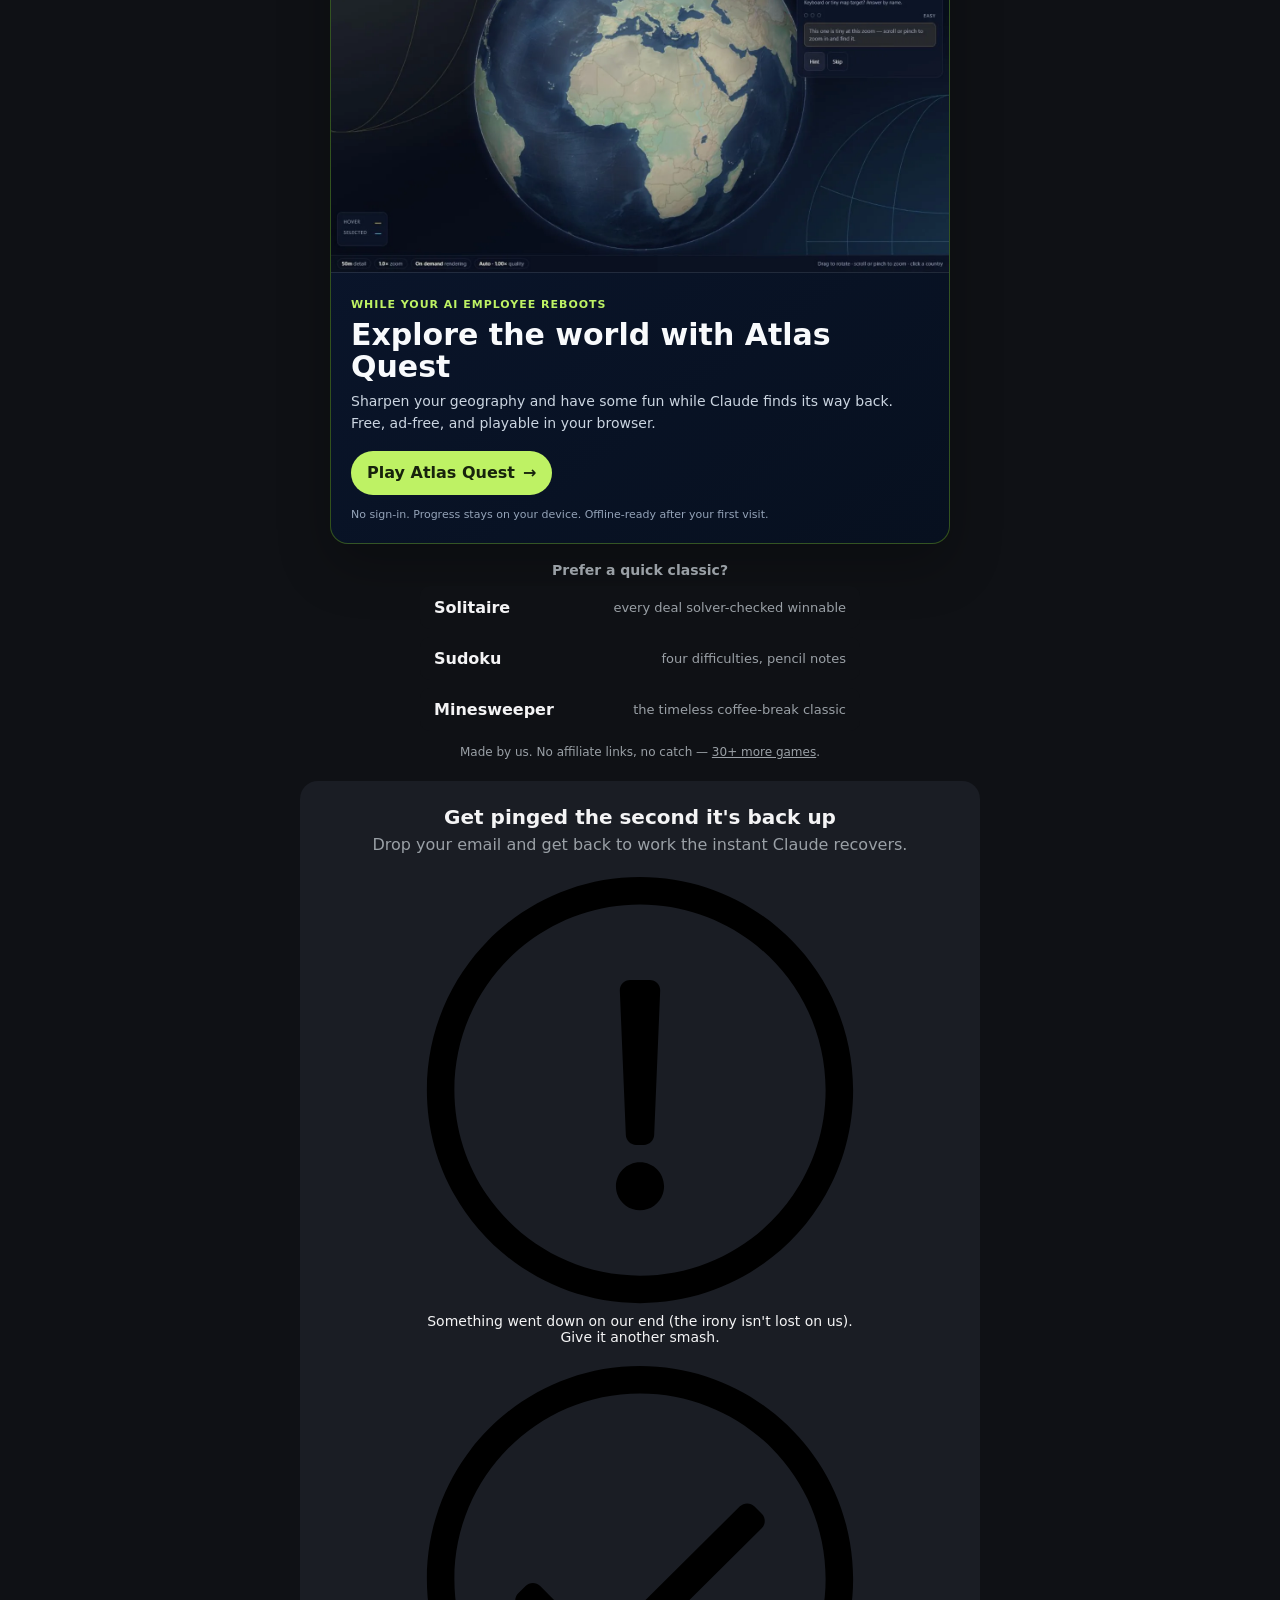
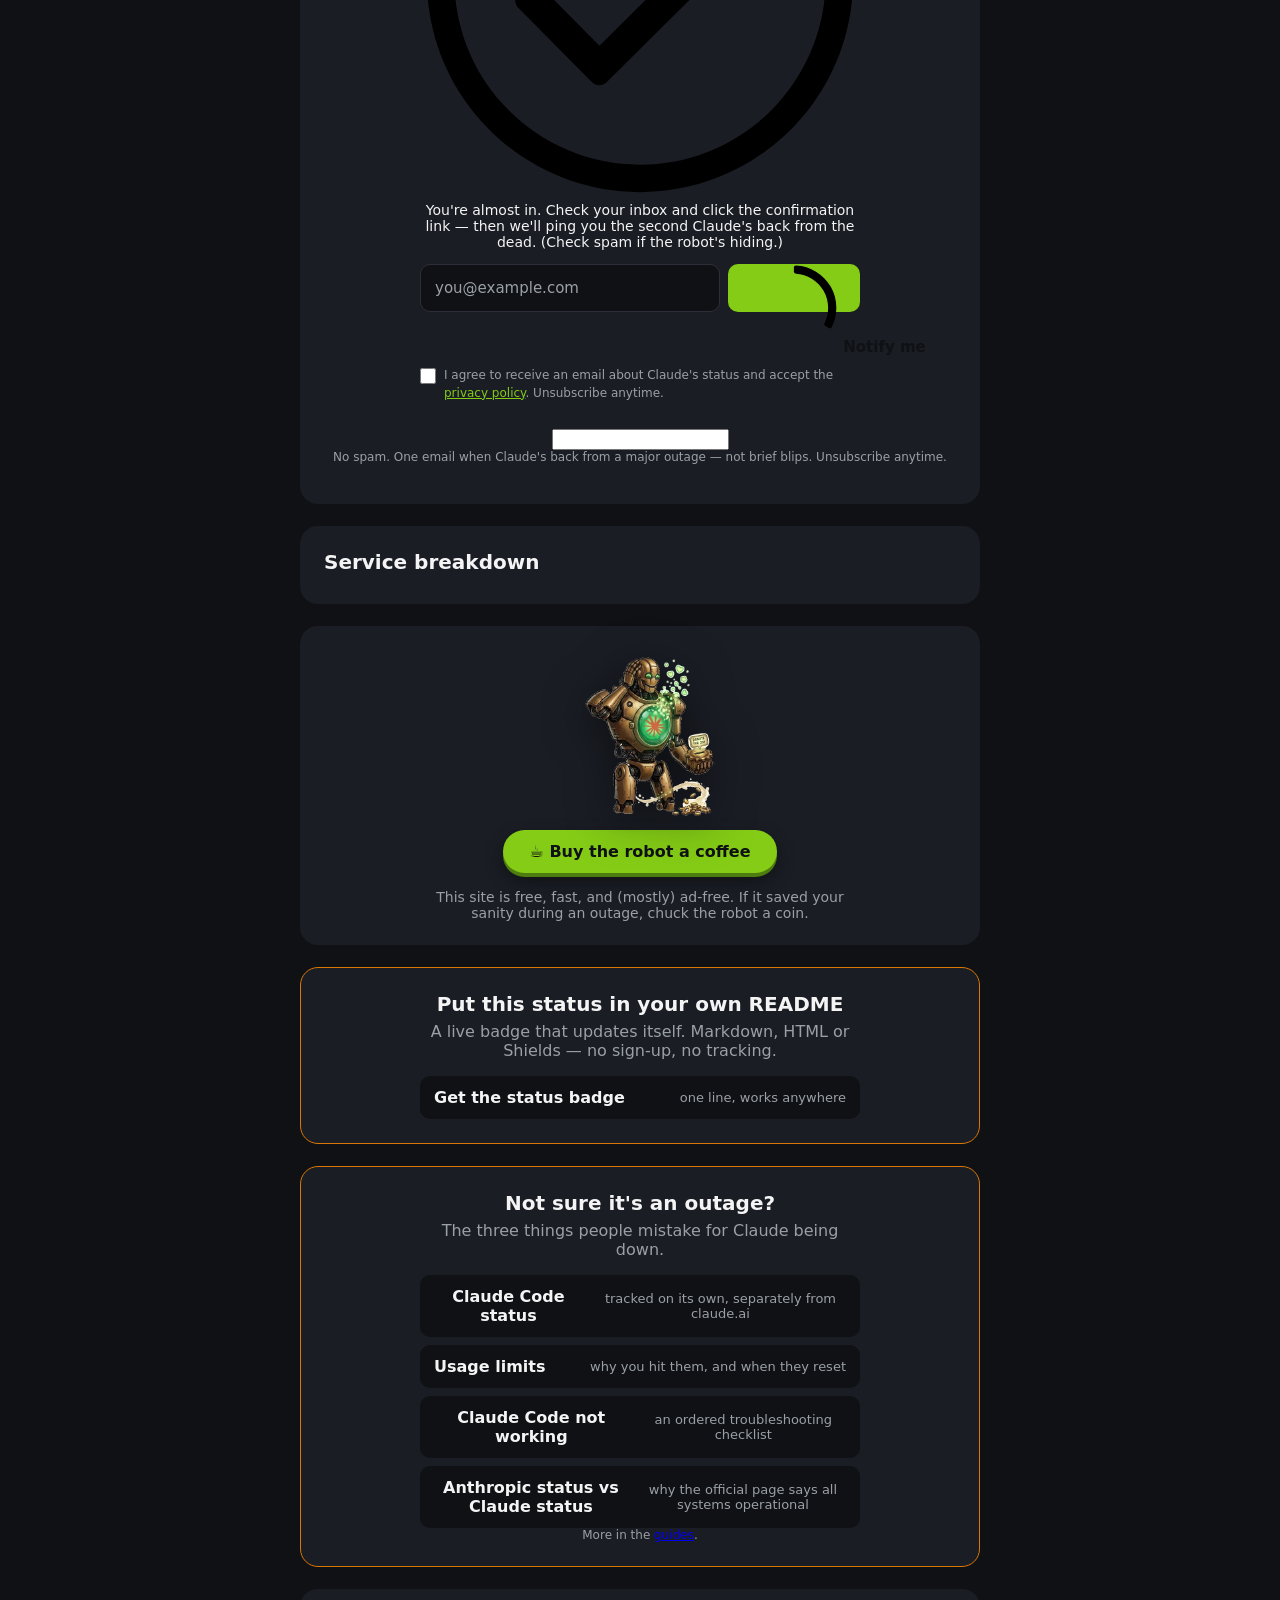
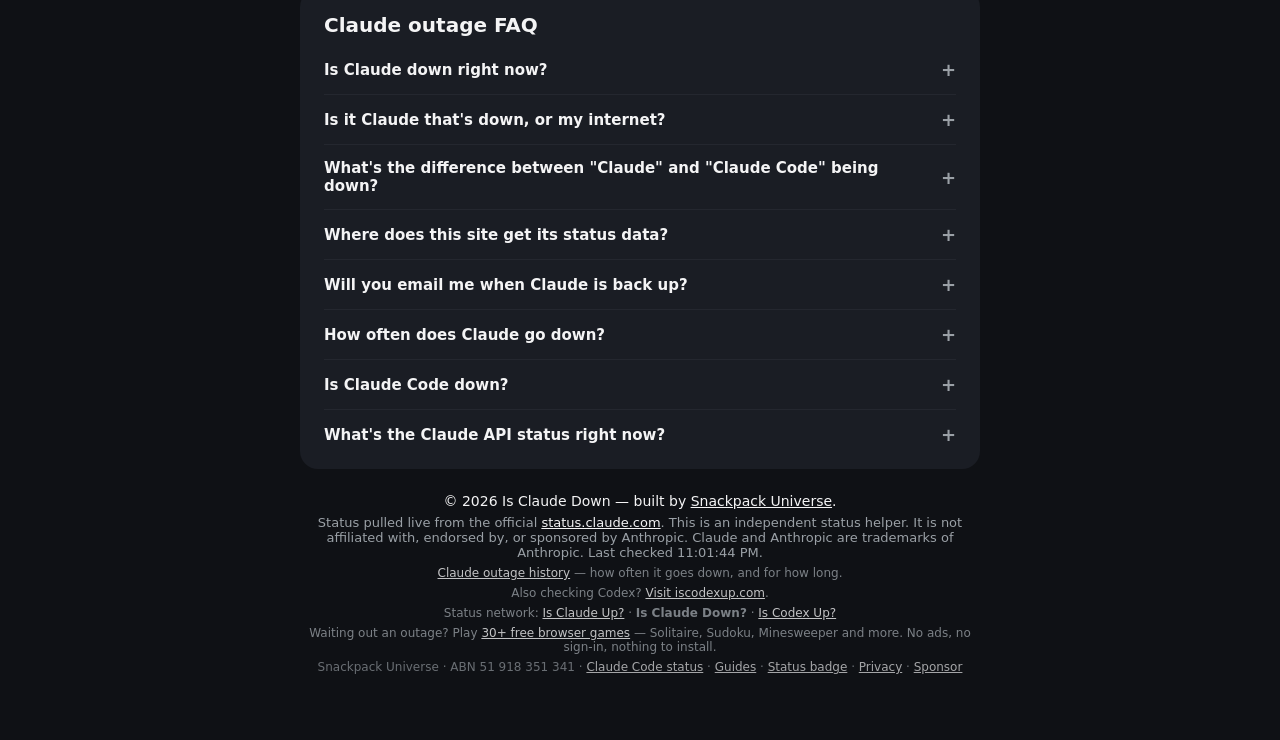
==== commit 7d736c55: "Shorten meta descriptions over Bing's 160-char limit Co-Authored-By: Claude Opus 5.5 <noreply@anthro" ====
--- a/index.html
+++ b/index.html
@@ -8,7 +8,7 @@
 
   <!-- "right now" is in the actual query people type ("is claude down right now"), so keep it in the title. -->
   <title>Is Claude Down? Live Outage Check for Claude &amp; Claude Code</title>
-  <meta name="description" content="Check whether Claude is down right now. Live outage status for claude.ai, the Claude API and Claude Code, read straight from Anthropic's status page — plus an email the moment service returns." />
+  <meta name="description" content="Is Claude down right now? Live outage status for claude.ai, the Claude API and Claude Code from Anthropic's status page, plus an email when it's back." />
 
   <!-- Google Search Console verification -->
 
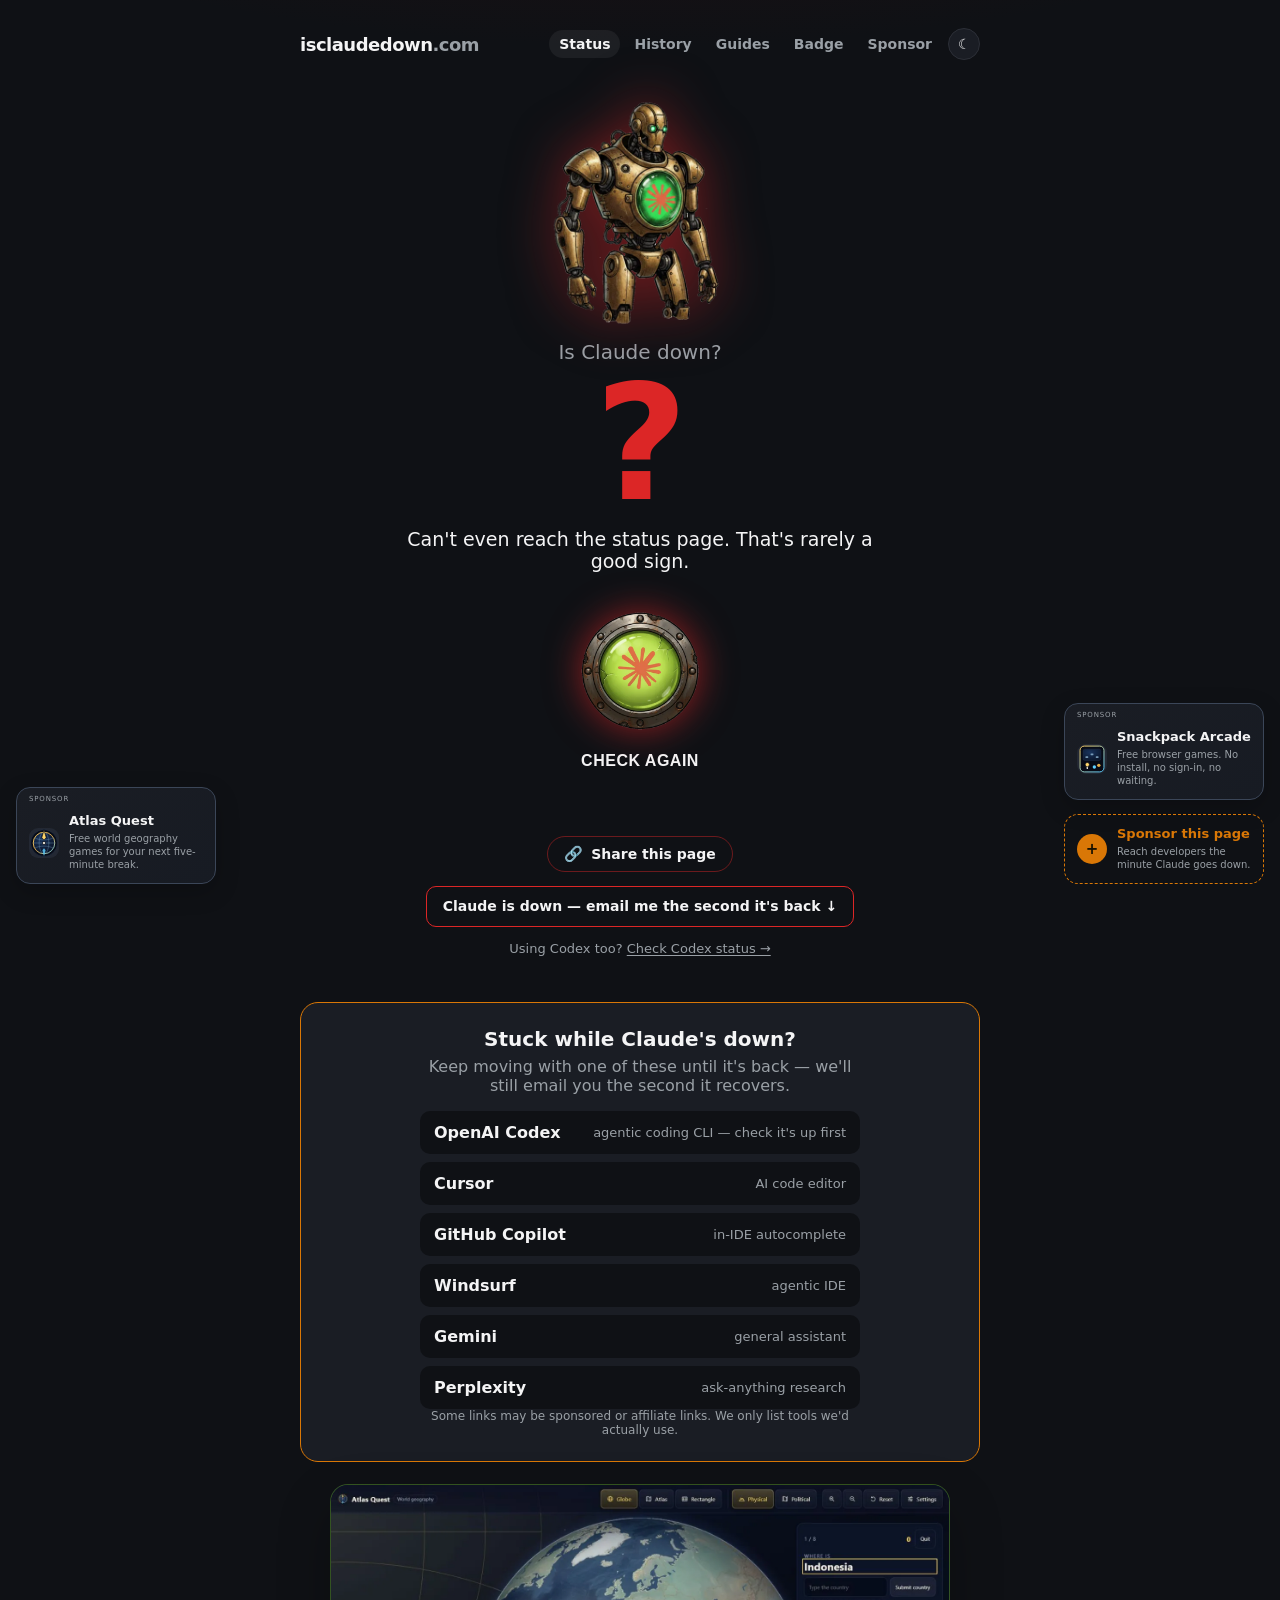
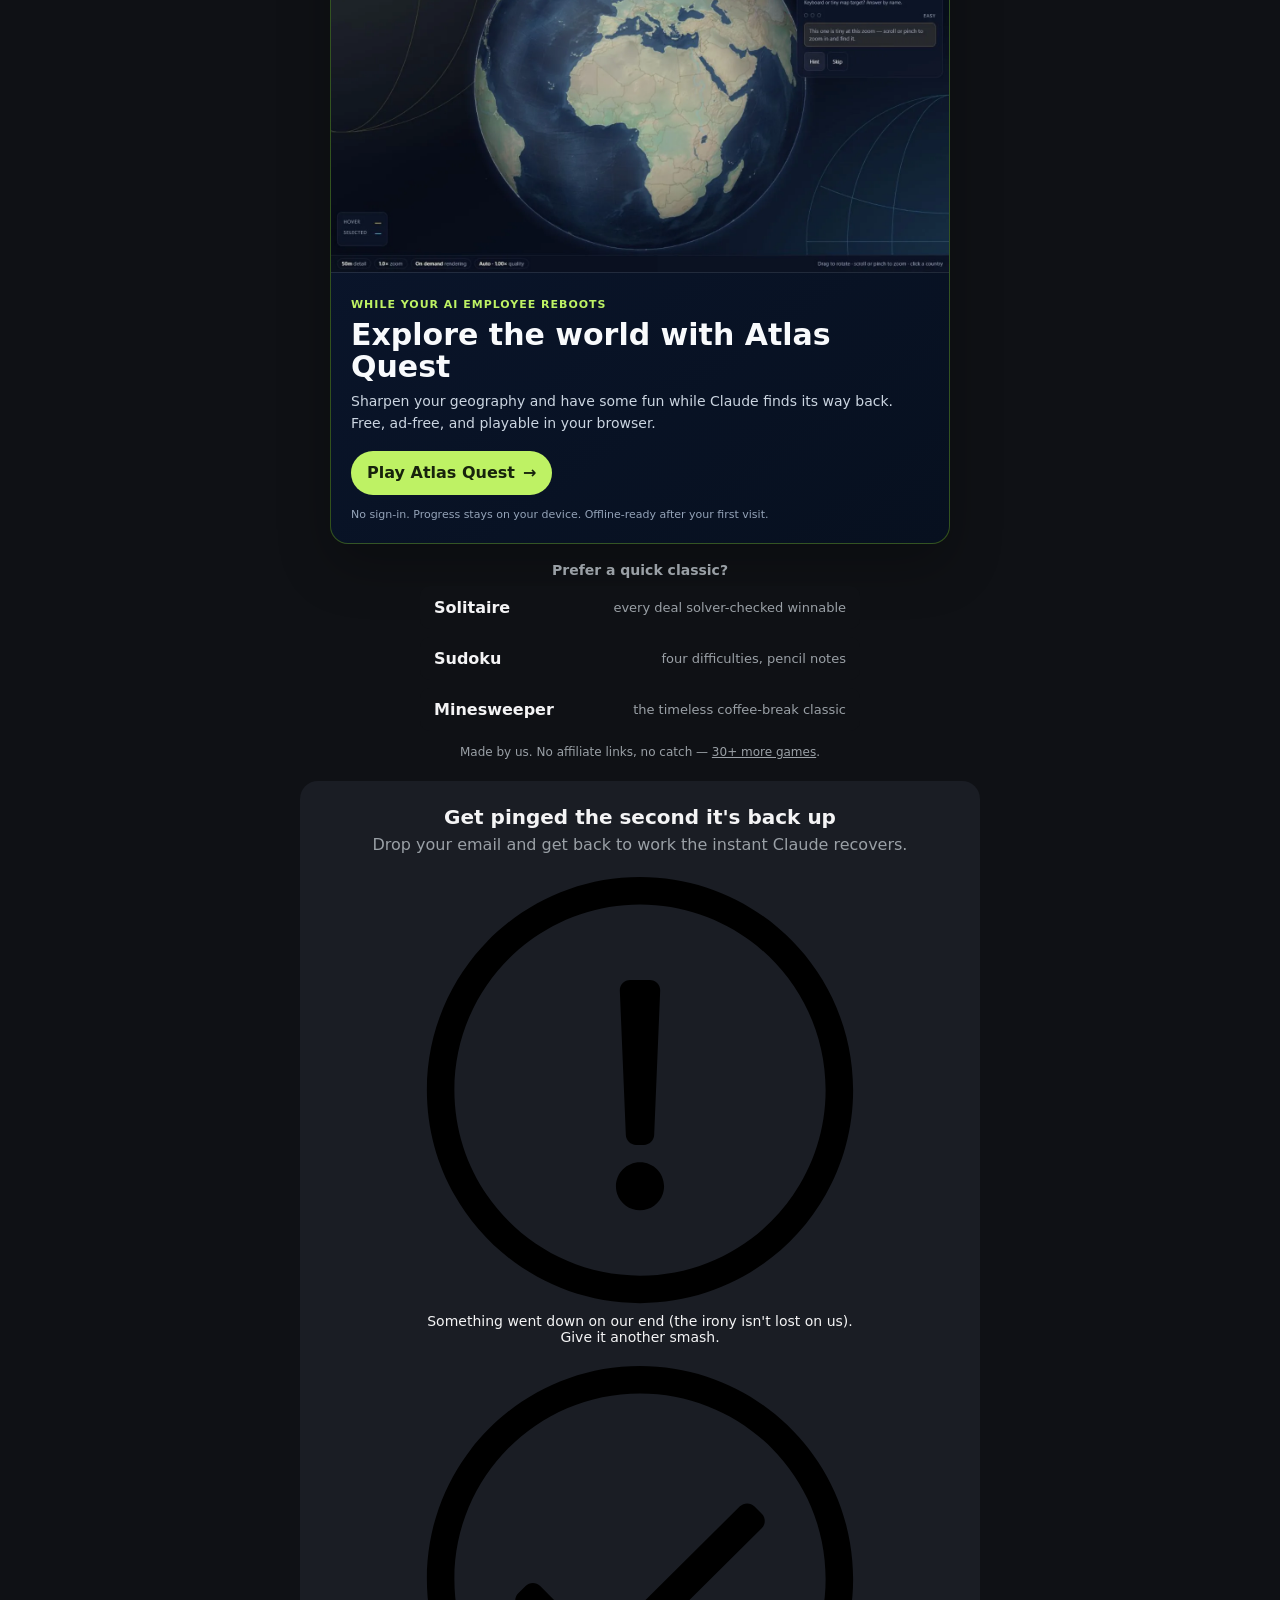
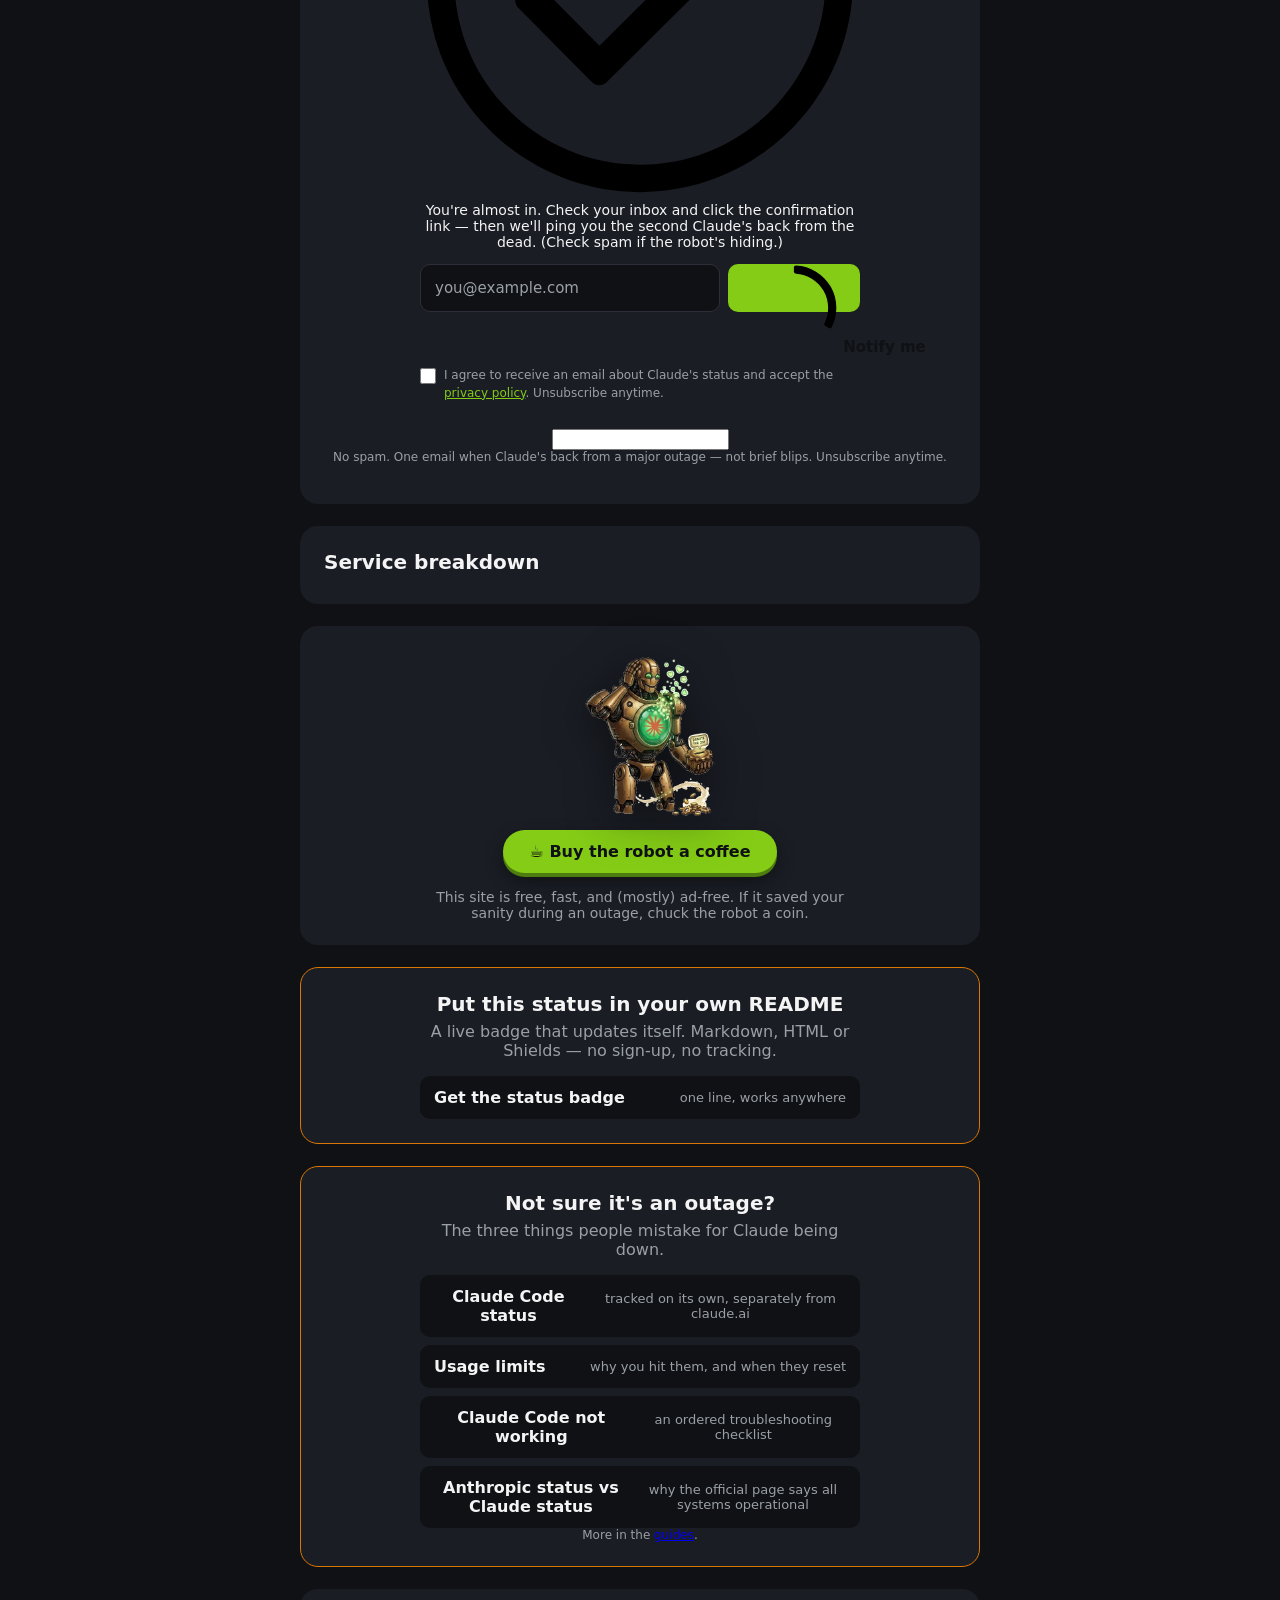
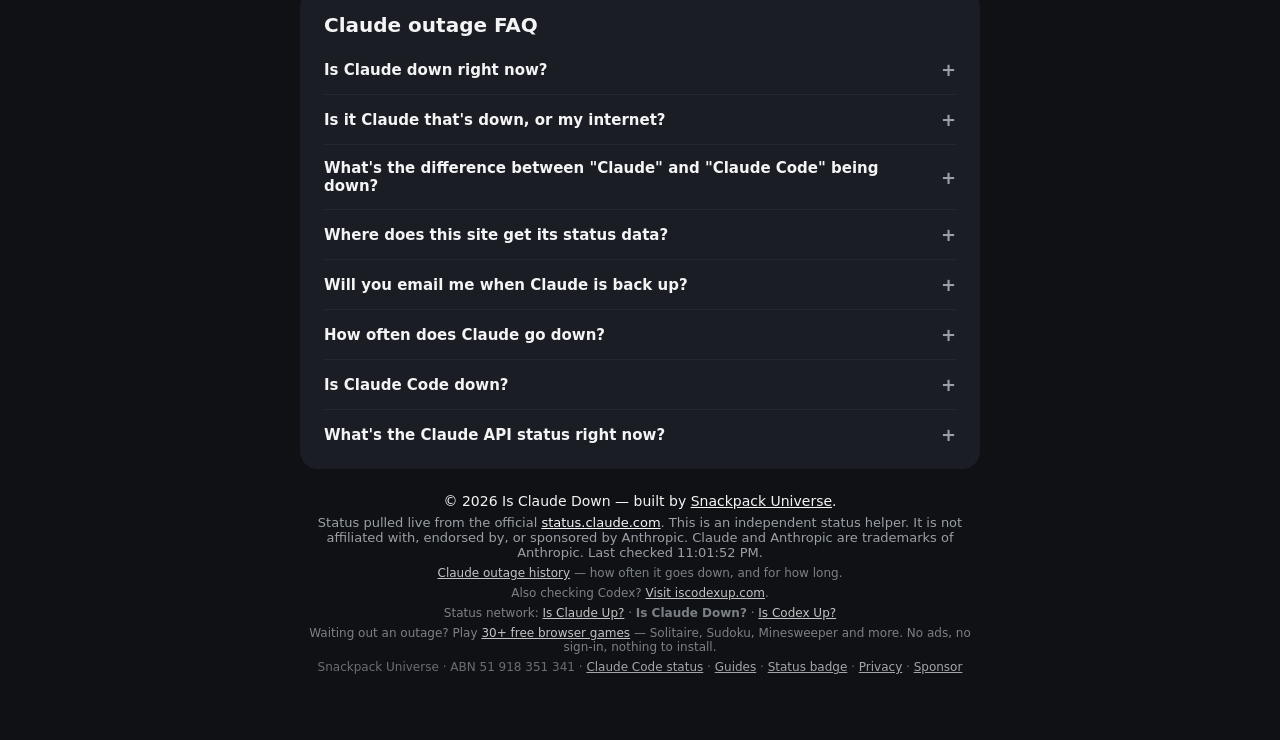
==== commit 734d9dac: "Give the Check Again and donate images alt text (Bing SEO report) Co-Authored-By: Claude Opus 5.5 <n" ====
--- a/index.html
+++ b/index.html
@@ -220,7 +220,7 @@
       <p class="subline" id="subline">Checking the official status page…</p>
 
       <button class="smash" id="smash" type="button" aria-label="Check again">
-        <img id="smash-img" src="assets/smash-button.webp" alt="" width="140" height="140" />
+        <img id="smash-img" src="assets/smash-button.webp" alt="Check again button" width="140" height="140" />
         <span class="smash-label">Check Again</span>
       </button>
       <p class="quote" id="quote"></p>
@@ -406,7 +406,7 @@
     <section class="support-card">
       <a class="donate" href="https://buy.stripe.com/bJe3cwf8KgCnaYNaR10VO00?client_reference_id=isclaudedown"
          target="_blank" rel="noopener" aria-label="Support isclaudedown via Stripe">
-        <img src="assets/donate.webp" alt="" width="160" height="160" loading="lazy" />
+        <img src="assets/donate.webp" alt="Brass robot holding a donation box with coins at its feet" width="160" height="160" loading="lazy" />
         <span class="donate-btn">☕ Buy the robot a coffee</span>
       </a>
       <p class="support-copy">
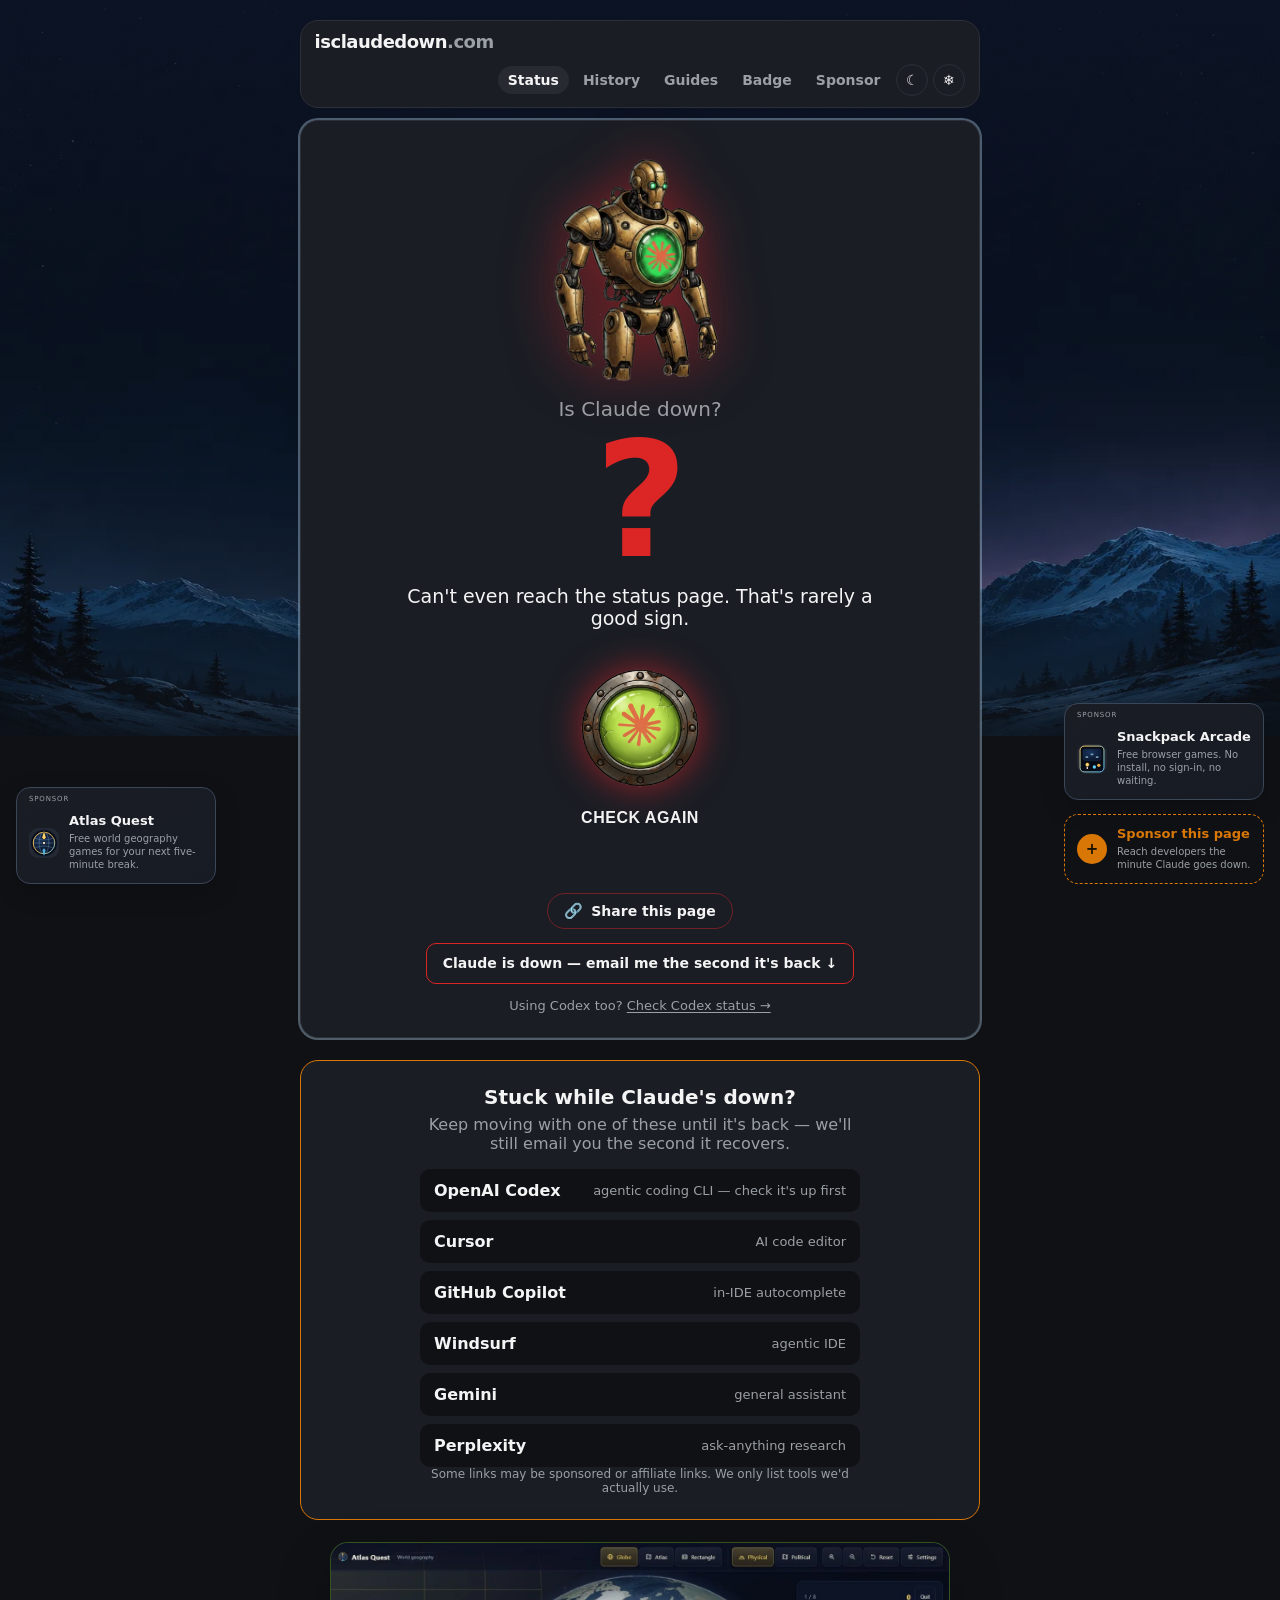
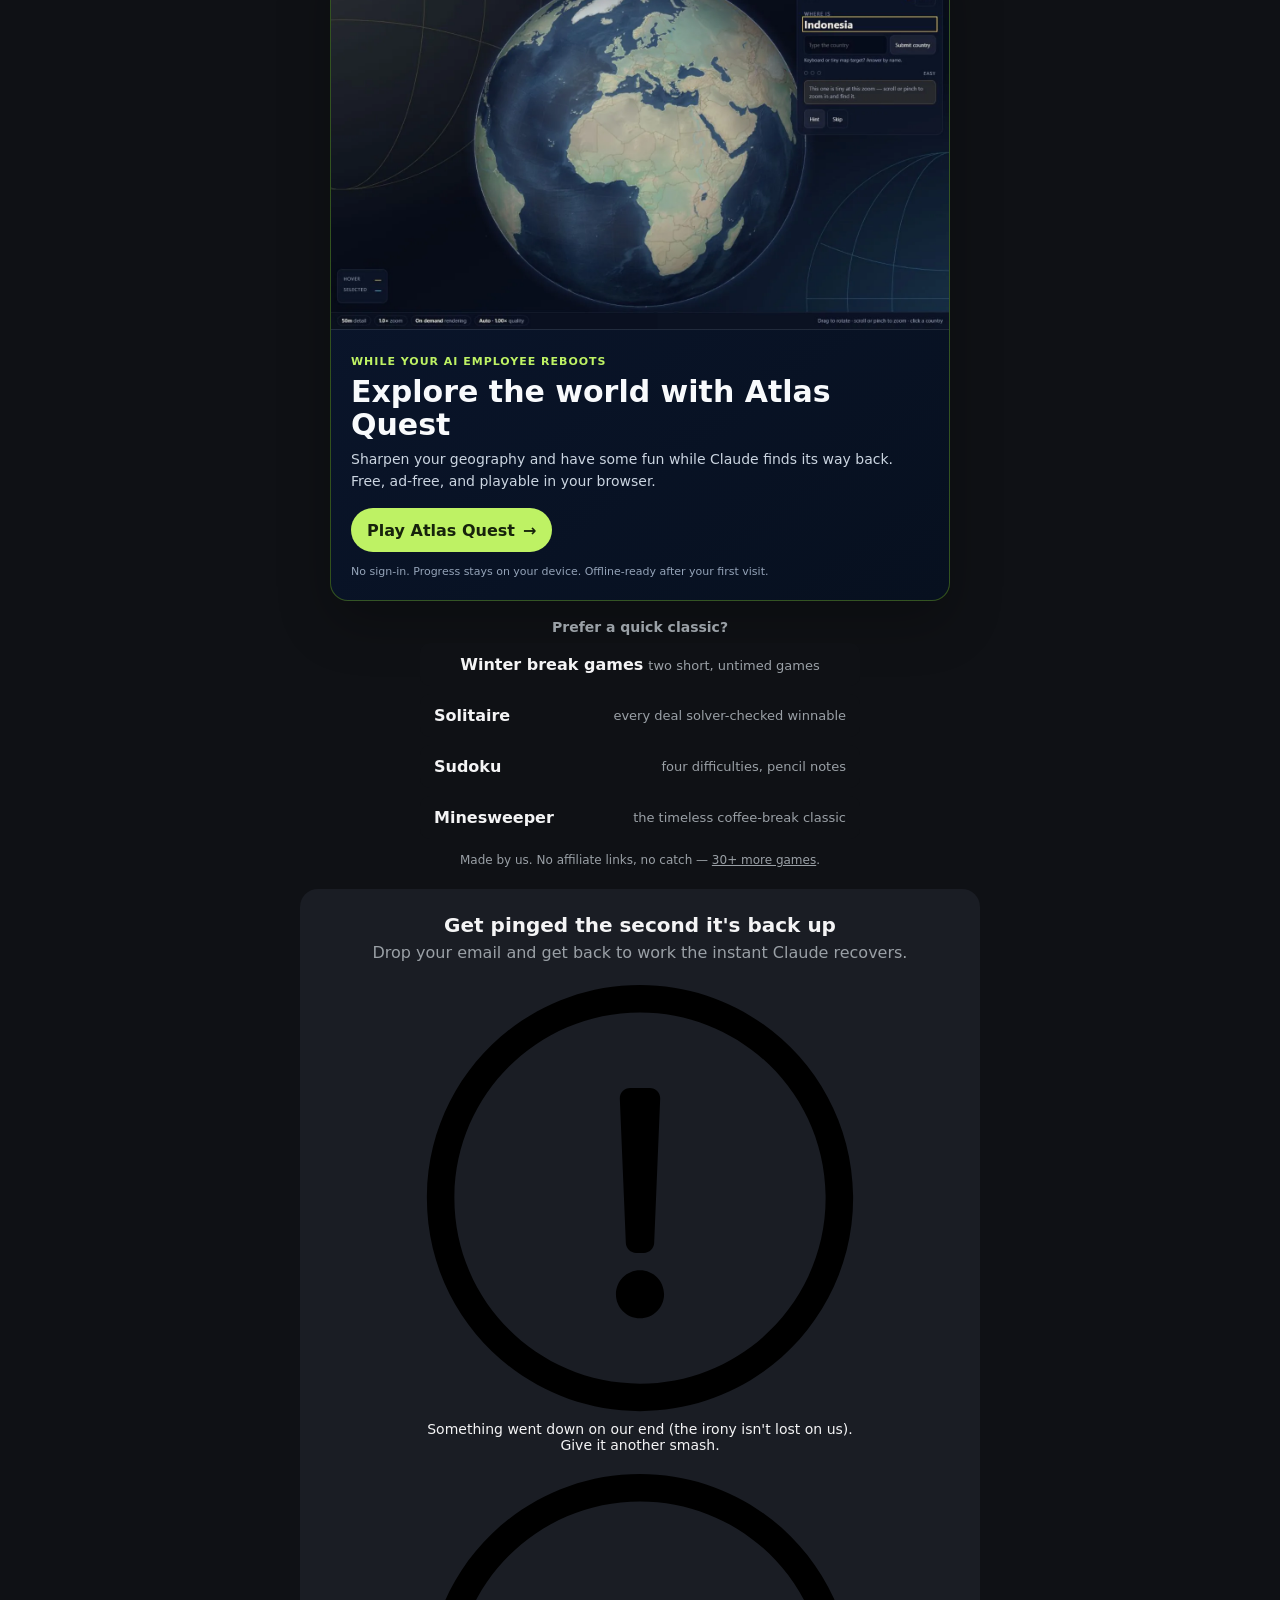
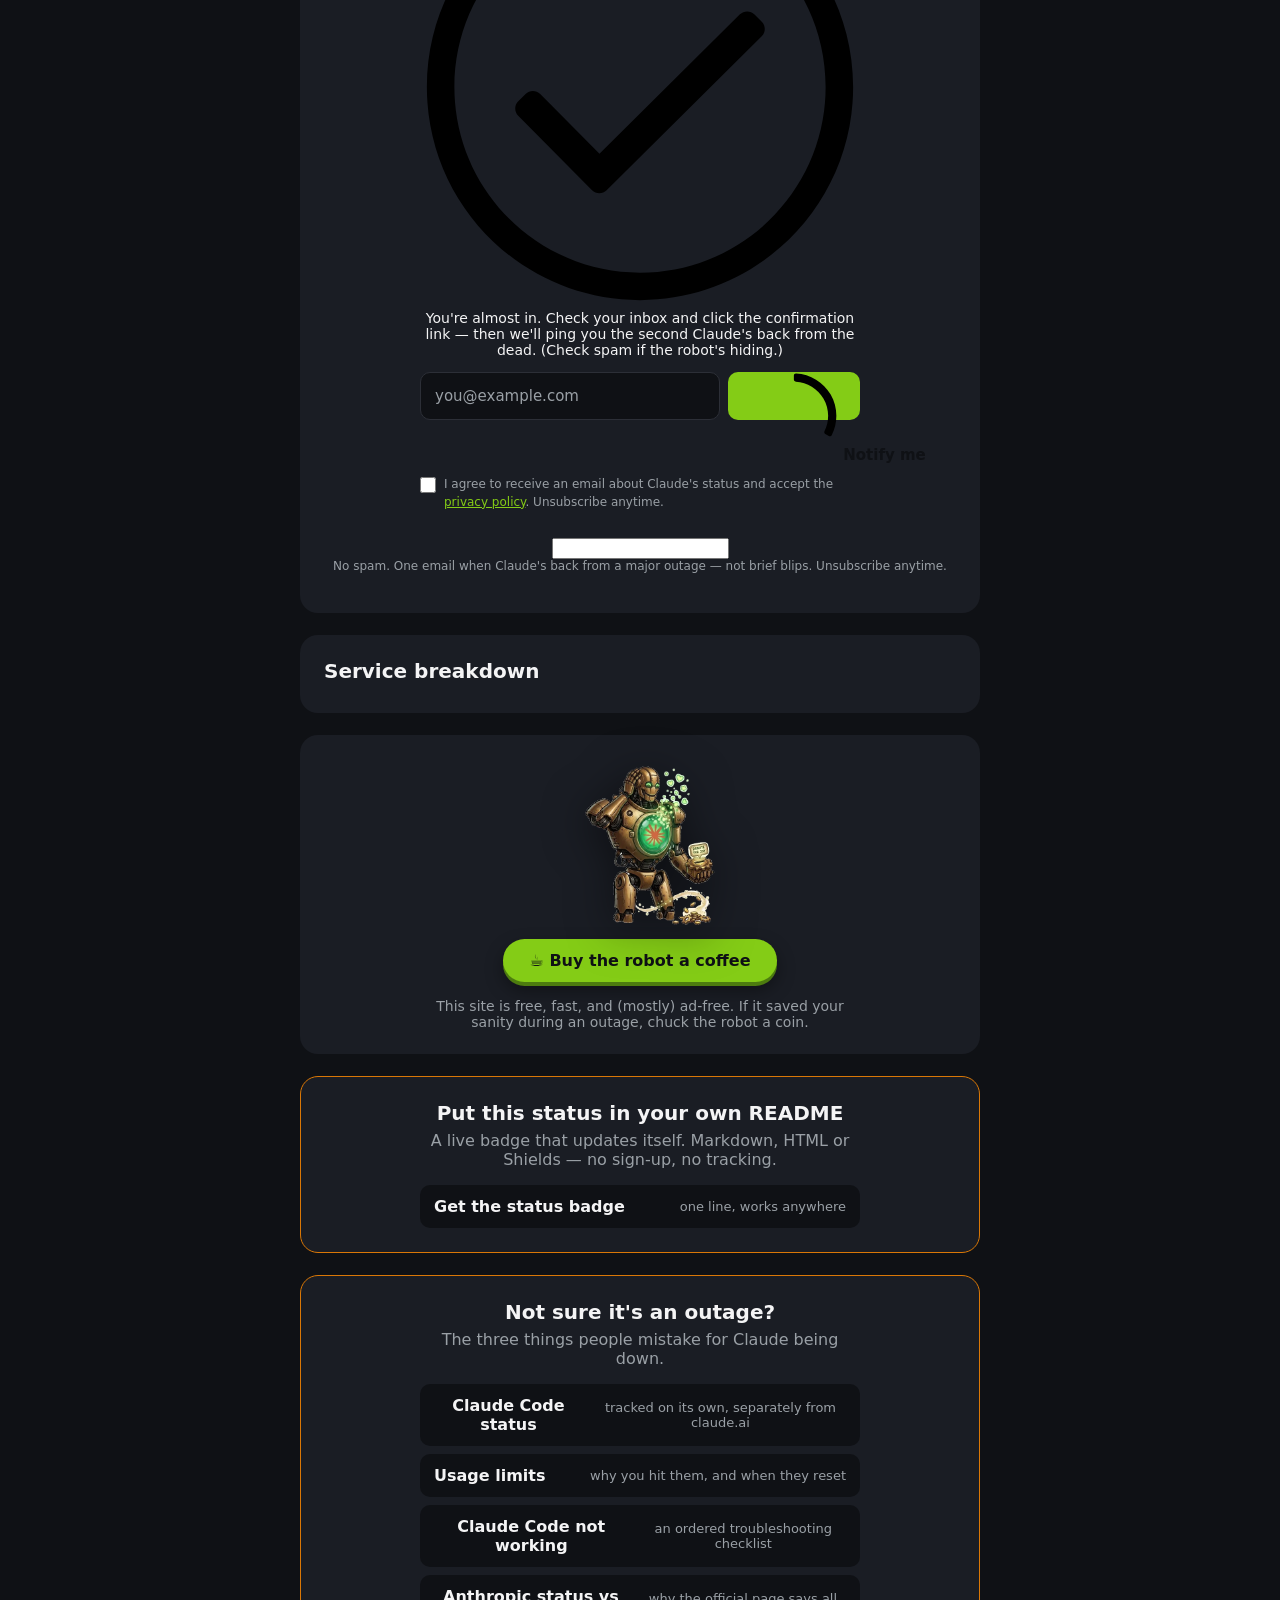
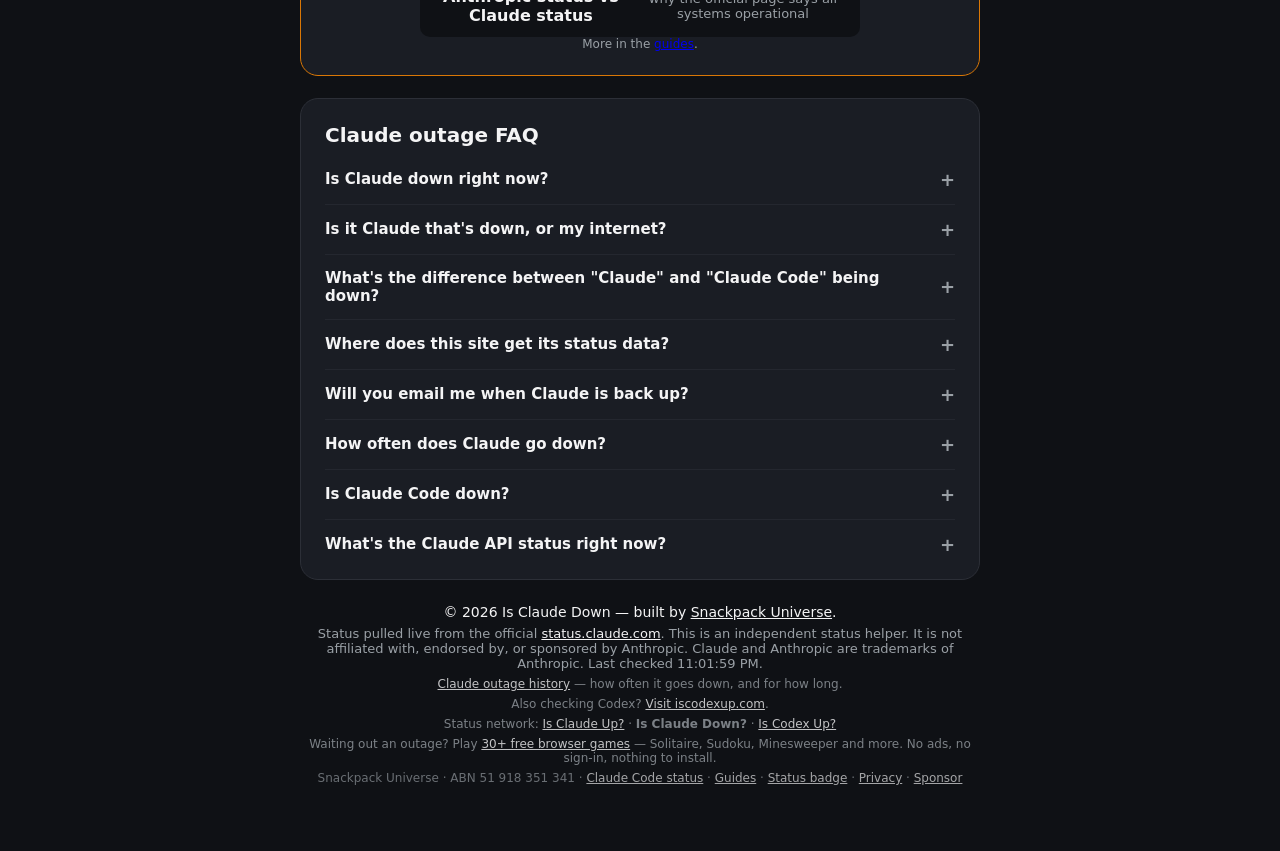
==== commit 6c13b84a: "Add scheduled winter appearance and daily art rotation" ====
--- a/index.html
+++ b/index.html
@@ -179,6 +179,8 @@
   })();
 </script>
 <script defer src="theme.js"></script>
+<link rel="stylesheet" href="seasonal-appearance.css">
+<script src="seasonal-appearance.js" data-rotation-offset="2"></script>
 <!-- /theme:generated -->
 
 
@@ -296,6 +298,7 @@
       </article>
       <h3>Prefer a quick classic?</h3>
       <ul class="alt-list">
+        <li class="winter-break"><a href="https://www.snackpackuniverse.com/winter/#play">Winter break games</a> <span>two short, untimed games</span></li>
         <li><a href="https://www.snackpackuniverse.com/play/solitaire/?utm_source=isclaudedown&amp;utm_medium=waiting-room&amp;utm_campaign=solitaire" target="_blank" rel="noopener">Solitaire</a> <span>every deal solver-checked winnable</span></li>
         <li><a href="https://www.snackpackuniverse.com/play/sudoku/?utm_source=isclaudedown&amp;utm_medium=waiting-room&amp;utm_campaign=sudoku" target="_blank" rel="noopener">Sudoku</a> <span>four difficulties, pencil notes</span></li>
         <li><a href="https://www.snackpackuniverse.com/play/minesweeper/?utm_source=isclaudedown&amp;utm_medium=waiting-room&amp;utm_campaign=minesweeper" target="_blank" rel="noopener">Minesweeper</a> <span>the timeless coffee-break classic</span></li>
--- a/seasonal-appearance.css
+++ b/seasonal-appearance.css
@@ -0,0 +1,69 @@
+.season-toggle { flex: none; margin-inline-start: 5px; }
+.season-dialog {
+  box-sizing: border-box;
+  width: min(25rem, calc(100% - 2rem));
+  padding: 1.4rem;
+  border: 1px solid var(--season-line, #8e9fac);
+  border-radius: 1rem;
+  color: var(--season-ink, #182a35);
+  background: var(--season-panel, #f5faff);
+  text-align: left;
+}
+.season-dialog::backdrop { background: #091828a6; }
+.season-dialog h2 { margin: 0 0 1rem; color: inherit; font: 750 1.4rem/1.2 system-ui, sans-serif; }
+.season-dialog p { margin: .8rem 0; }
+.season-dialog .season-help { font-size: .88rem; }
+.season-field { display: grid; gap: .25rem; font-weight: 700; }
+.season-dialog select, .season-dialog button {
+  min-height: 2.75rem; padding: .4rem .7rem; border: 1px solid var(--season-line, #8e9fac);
+  border-radius: .5rem; background: var(--season-panel, #f5faff);
+  color: inherit; font: inherit;
+}
+.season-dialog button { cursor: pointer; font-weight: 700; }
+.season-dialog :focus-visible, .season-toggle:focus-visible { outline: 2px solid currentColor; outline-offset: 2px; }
+:root[data-theme="dark"] .season-dialog { --season-panel: #182631; --season-ink: #f2f6ff; --season-line: #91a0b3; }
+
+:root[data-season="winter"] {
+  --winter-landscape: url("assets/winter-alpine.webp");
+  --winter-tint: #b8d7ef;
+}
+:root[data-season="winter"][data-winter-scene="1"] {
+  --winter-landscape: url("assets/winter-aurora.webp");
+  --winter-tint: #c4c2f0;
+}
+:root[data-season="winter"][data-winter-scene="2"] {
+  --winter-landscape: url("assets/winter-pines.webp");
+  --winter-tint: #b2d4de;
+}
+:root[data-season="winter"][data-winter-scene="3"] {
+  --winter-landscape: url("assets/winter-ice.webp");
+  --winter-tint: #b8dfd5;
+}
+:root[data-season="winter"] body {
+  --winter-veil: #f0f6fbe8;
+  background-image: linear-gradient(180deg, var(--winter-veil), transparent 30rem, var(--bg) 51rem),
+    var(--winter-landscape);
+  background-size: 100% 51rem, max(100%, 76rem) 46rem;
+  background-repeat: no-repeat;
+  background-position: top center;
+}
+:root[data-season="winter"][data-theme="dark"] body { --winter-veil: #0d1427c4; }
+:root[data-season="winter"] .topbar,
+:root[data-season="winter"] .wrap > .history-intro,
+:root[data-season="winter"] .wrap > .legal,
+:root[data-season="winter"] .wrap > .faq,
+:root[data-season="winter"] .tv {
+  background: var(--card);
+  border: 1px solid var(--line-strong);
+  border-radius: var(--radius);
+}
+:root[data-season="winter"] .topbar { padding: .65rem .85rem; }
+:root[data-season="winter"] .tv {
+  margin-top: .75rem;
+  box-shadow: 0 0 0 2px color-mix(in srgb, var(--winter-tint) 38%, transparent);
+}
+:root[data-season="winter"] .wrap > .history-intro,
+:root[data-season="winter"] .wrap > .legal { margin-top: .8rem; padding: 1rem; }
+
+.waiting-room .alt-list .winter-break { display: none; }
+:root[data-season="winter"] .waiting-room .alt-list .winter-break { display: list-item; }
